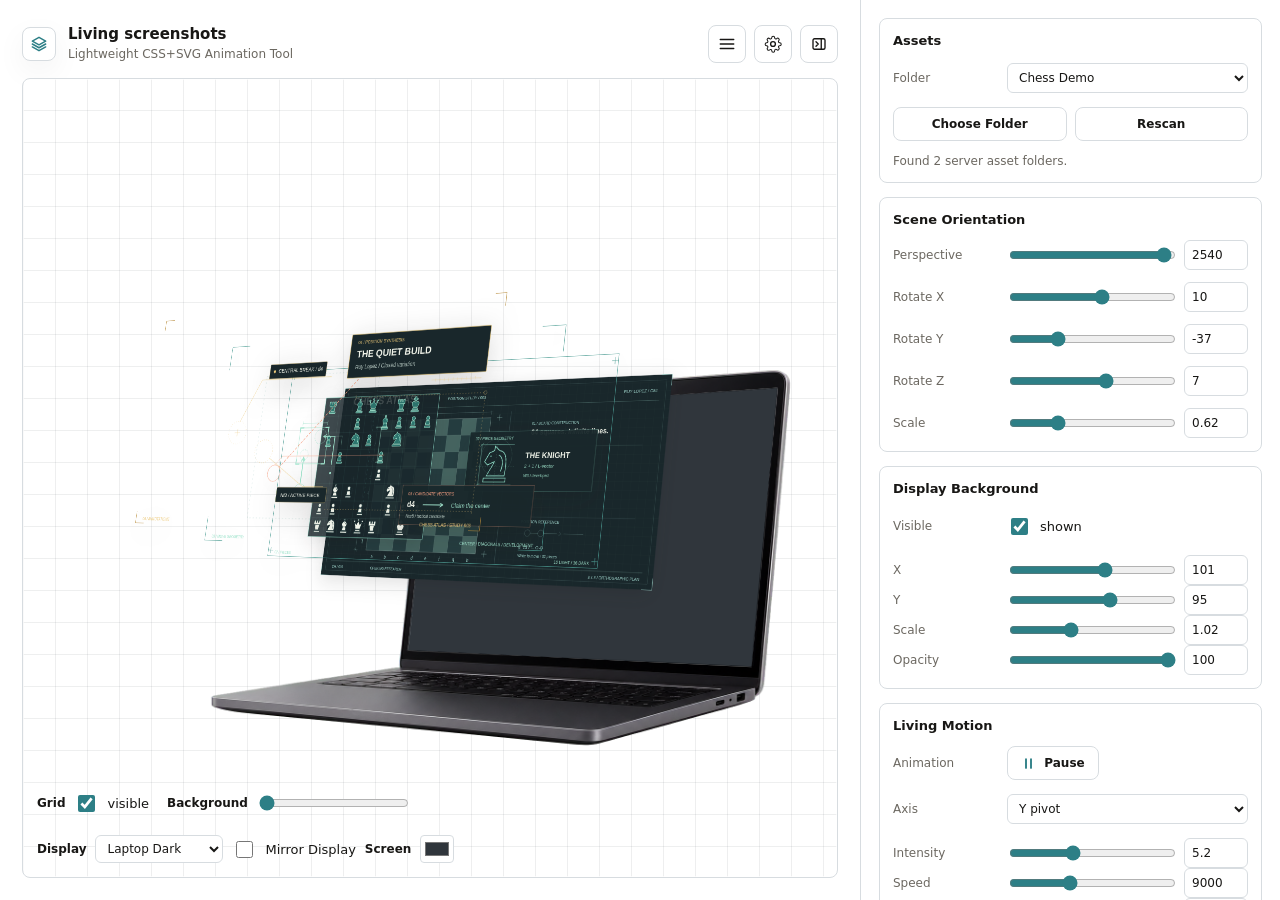
==== index.html @ 7b4c9604 "Checkpoint CSS editor with public demos and screen colors" ====
<!doctype html>
<html lang="en">
<head>
  <meta charset="utf-8">
  <meta name="viewport" content="width=device-width, initial-scale=1">
  <title>Living screenshots</title>
  <style>
    :root {
      color-scheme: light;
      --bg: #ffffff;
      --ink: #181715;
      --muted: #6c6861;
      --line: #d7dce0;
      --panel: #ffffff;
      --panel-strong: #ffffff;
      --accent: #2d7f86;
      --accent-2: #b06136;
      --stage: #f7f8f9;
      --shadow: rgba(29, 24, 18, 0.2);
      --focus: rgba(45, 127, 134, 0.18);
      --scene-perspective: 1670px;
      --scene-rotate-x: -9deg;
      --scene-rotate-y: -13deg;
      --scene-rotate-z: 0deg;
      --scene-skew-x: 0deg;
      --scene-skew-y: 0deg;
      --scene-scale: 0.65;
      --anim-angle: 9.9deg;
      --anim-speed: 7500ms;
      --anim-ease: ease-in-out;
      --layer-depth: 2.5;
      --canvas-bg: rgb(255, 255, 255);
      --grid-line: rgba(30, 38, 45, 0.075);
      --laptop-x: 0px;
      --laptop-y: 0px;
      --laptop-scale: 1;
      --laptop-opacity: 1;
      --display-mirror: 1;
      --screen-color: #30363c;
    }

    * {
      box-sizing: border-box;
    }

    body {
      margin: 0;
      min-height: 100vh;
      overflow: hidden;
      background:
        var(--bg);
      color: var(--ink);
      font-family: Inter, ui-sans-serif, system-ui, -apple-system, BlinkMacSystemFont, "Segoe UI", sans-serif;
      letter-spacing: 0;
    }

    button,
    input,
    select {
      font: inherit;
    }

    .app {
      display: grid;
      grid-template-columns: minmax(0, 1fr) 420px;
      height: 100vh;
      min-height: 0;
      transition: grid-template-columns 220ms ease;
    }

    .app.panel-collapsed {
      grid-template-columns: minmax(0, 1fr) 0;
    }

    .workspace {
      position: relative;
      display: grid;
      grid-template-rows: auto minmax(0, 1fr);
      min-width: 0;
      min-height: 0;
      padding: 22px;
    }

    .topbar {
      display: flex;
      align-items: center;
      justify-content: space-between;
      gap: 16px;
      min-height: 44px;
      margin-bottom: 12px;
    }

    .title {
      display: flex;
      align-items: center;
      gap: 12px;
      min-width: 0;
    }

    .mark {
      display: grid;
      place-items: center;
      width: 34px;
      height: 34px;
      border: 1px solid var(--line);
      border-radius: 8px;
      background: var(--panel);
      color: var(--accent);
      box-shadow: 0 10px 30px rgba(24, 23, 21, 0.05);
    }

    h1 {
      margin: 0;
      font-size: 15px;
      font-weight: 700;
      line-height: 1.15;
    }

    .subtle {
      margin: 3px 0 0;
      color: var(--muted);
      font-size: 12px;
      line-height: 1.35;
    }

    .top-actions {
      display: flex;
      gap: 8px;
      align-items: center;
    }

    .icon-button {
      display: inline-grid;
      place-items: center;
      width: 38px;
      height: 38px;
      border: 1px solid var(--line);
      border-radius: 8px;
      background: var(--panel-strong);
      color: var(--ink);
      cursor: pointer;
      transition: border-color 160ms ease, transform 160ms ease, box-shadow 160ms ease;
    }

    .icon-button:hover {
      border-color: color-mix(in srgb, var(--accent) 45%, var(--line));
      transform: translateY(-1px);
      box-shadow: 0 8px 24px rgba(24, 23, 21, 0.08);
    }

    .stage-shell {
      position: relative;
      min-height: 0;
      overflow: hidden;
      border: 1px solid var(--line);
      border-radius: 8px;
      background-color: var(--canvas-bg);
      background-image:
        linear-gradient(90deg, rgba(30, 38, 45, 0.075) 1px, transparent 1px),
        linear-gradient(0deg, rgba(30, 38, 45, 0.075) 1px, transparent 1px);
      background-image:
        linear-gradient(90deg, var(--grid-line) 1px, transparent 1px),
        linear-gradient(0deg, var(--grid-line) 1px, transparent 1px);
      background-size: 32px 32px, 32px 32px;
      box-shadow: inset 0 0 0 1px rgba(255, 255, 255, 0.72);
    }

    .stage-shell.grid-off {
      background-image: none;
    }

    .stage {
      position: absolute;
      inset: 0;
      display: grid;
      place-items: center;
      padding: 6vmin;
      perspective: var(--scene-perspective);
      perspective-origin: 50% 48%;
    }

    .laptop-reference {
      position: absolute;
      left: 50%;
      top: 50%;
      z-index: 0;
      width: min(88%, 1060px);
      aspect-ratio: 1536 / 1024;
      opacity: var(--laptop-opacity);
      transform:
        translate(-50%, -50%)
        translate(calc(var(--laptop-x) * var(--preview-fit, 1)), calc(var(--laptop-y) * var(--preview-fit, 1)))
        scale(calc(var(--laptop-scale) * var(--display-mirror)), var(--laptop-scale));
      transform-origin: center center;
      pointer-events: none;
      user-select: none;
    }

    .display-screen {
      position: absolute;
      inset: 0;
      width: 100%;
      height: 100%;
      fill: var(--screen-color);
    }

    .display-image {
      position: relative;
      display: block;
      width: 100%;
      height: auto;
    }

    .scene-frame {
      width: min(100%, 980px);
      aspect-ratio: 1920 / 1037;
      transform-style: preserve-3d;
      position: relative;
      z-index: 1;
      transform:
        scale(var(--scene-scale))
        rotateZ(var(--scene-rotate-z))
        rotateX(var(--scene-rotate-x))
        rotateY(var(--scene-rotate-y))
        skew(var(--scene-skew-x), var(--scene-skew-y));
      transition: transform 180ms ease;
    }

    .scene-frame.animating.axis-x {
      animation: livingPivotX var(--anim-speed) var(--anim-ease) infinite alternate;
    }

    .scene-frame.animating.axis-y {
      animation: livingPivotY var(--anim-speed) var(--anim-ease) infinite alternate;
    }

    .scene-frame.animating.axis-z {
      animation: livingPivotZ var(--anim-speed) var(--anim-ease) infinite alternate;
    }

    .scene-frame.animating.paused {
      animation-play-state: paused;
    }

    @keyframes livingPivotX {
      from {
        transform:
          scale(var(--scene-scale))
          rotateZ(var(--scene-rotate-z))
          rotateX(calc(var(--scene-rotate-x) - var(--anim-angle)))
          rotateY(var(--scene-rotate-y))
          skew(var(--scene-skew-x), var(--scene-skew-y));
      }
      to {
        transform:
          scale(var(--scene-scale))
          rotateZ(var(--scene-rotate-z))
          rotateX(calc(var(--scene-rotate-x) + var(--anim-angle)))
          rotateY(var(--scene-rotate-y))
          skew(var(--scene-skew-x), var(--scene-skew-y));
      }
    }

    @keyframes livingPivotY {
      from {
        transform:
          scale(var(--scene-scale))
          rotateZ(var(--scene-rotate-z))
          rotateX(var(--scene-rotate-x))
          rotateY(calc(var(--scene-rotate-y) - var(--anim-angle)))
          skew(var(--scene-skew-x), var(--scene-skew-y));
      }
      to {
        transform:
          scale(var(--scene-scale))
          rotateZ(var(--scene-rotate-z))
          rotateX(var(--scene-rotate-x))
          rotateY(calc(var(--scene-rotate-y) + var(--anim-angle)))
          skew(var(--scene-skew-x), var(--scene-skew-y));
      }
    }

    @keyframes livingPivotZ {
      from {
        transform:
          scale(var(--scene-scale))
          rotateZ(calc(var(--scene-rotate-z) - var(--anim-angle)))
          rotateX(var(--scene-rotate-x))
          rotateY(var(--scene-rotate-y))
          skew(var(--scene-skew-x), var(--scene-skew-y));
      }
      to {
        transform:
          scale(var(--scene-scale))
          rotateZ(calc(var(--scene-rotate-z) + var(--anim-angle)))
          rotateX(var(--scene-rotate-x))
          rotateY(var(--scene-rotate-y))
          skew(var(--scene-skew-x), var(--scene-skew-y));
      }
    }

    .layer {
      position: absolute;
      inset: 0;
      width: 100%;
      height: 100%;
      object-fit: contain;
      transform-style: preserve-3d;
      transform:
        translate3d(calc(var(--x) * var(--preview-fit, 1)), calc(var(--y) * var(--preview-fit, 1)), calc(var(--z) * var(--layer-depth) * var(--preview-fit, 1)))
        rotateX(var(--rx))
        rotateY(var(--ry))
        rotateZ(var(--rz))
        skew(var(--skx), var(--sky))
        scale(var(--scale));
      opacity: var(--opacity);
      filter: blur(var(--blur)) drop-shadow(0 var(--shadow-y) var(--shadow-blur) rgba(18, 17, 15, var(--shadow-alpha)));
      backface-visibility: hidden;
      transition: transform 160ms ease, opacity 160ms ease, filter 160ms ease;
      pointer-events: none;
    }

    .canvas-controls {
      position: absolute;
      left: 14px;
      bottom: 14px;
      z-index: 3;
      display: flex;
      align-items: center;
      gap: 18px;
      flex-wrap: wrap;
      width: min(650px, calc(100% - 28px));
      color: var(--canvas-control-ink, var(--ink));
      text-shadow: 0 1px 2px var(--canvas-control-shadow, rgba(255, 255, 255, 0.8));
    }

    .canvas-control-row {
      display: flex;
      align-items: center;
      gap: 9px;
      min-height: 28px;
    }

    .canvas-control-row .field-label {
      color: currentColor;
      font-weight: 650;
    }

    .canvas-control-row .switch {
      justify-self: start;
      color: currentColor;
    }

    .canvas-control-row input[type="range"] {
      width: 150px;
      min-width: 90px;
    }

    .canvas-control-row select {
      width: 128px;
      min-height: 28px;
    }

    .display-controls {
      flex-wrap: wrap;
      max-width: 100%;
    }

    .screen-color-control {
      display: inline-flex;
      align-items: center;
      gap: 9px;
      white-space: nowrap;
    }

    .screen-color-control input {
      width: 34px;
      height: 28px;
      padding: 2px;
      border: 1px solid var(--line);
      border-radius: 4px;
      background: var(--panel);
      cursor: pointer;
    }

    .layer.guide {
      outline: 1px solid rgba(45, 127, 134, 0.24);
      outline-offset: 3px;
    }

    .panel {
      height: 100vh;
      min-height: 0;
      overflow: auto;
      border-left: 1px solid var(--line);
      background: rgba(255, 255, 255, 0.94);
      backdrop-filter: blur(12px);
      transition: opacity 180ms ease, visibility 180ms ease;
    }

    .app.panel-collapsed .panel {
      overflow: hidden;
      opacity: 0;
      visibility: hidden;
      pointer-events: none;
    }

    .panel-inner {
      display: grid;
      gap: 14px;
      padding: 18px;
    }

    .section {
      border: 1px solid var(--line);
      border-radius: 8px;
      background: rgba(255, 255, 255, 0.68);
      overflow: hidden;
    }

    .section > summary,
    .section-heading {
      display: flex;
      align-items: center;
      justify-content: space-between;
      min-height: 42px;
      padding: 0 13px;
      font-size: 13px;
      font-weight: 700;
      cursor: pointer;
      list-style: none;
    }

    .section > summary::-webkit-details-marker {
      display: none;
    }

    .section-body {
      display: grid;
      gap: 12px;
      padding: 0 13px 13px;
    }

    .control {
      display: grid;
      grid-template-columns: 104px minmax(0, 1fr) 64px;
      align-items: center;
      gap: 10px;
      min-height: 30px;
    }

    .control label,
    .field-label {
      color: var(--muted);
      font-size: 12px;
      line-height: 1.2;
    }

    input[type="range"] {
      width: 100%;
      accent-color: var(--accent);
    }

    input[type="number"],
    select {
      width: 100%;
      min-height: 30px;
      border: 1px solid var(--line);
      border-radius: 6px;
      background: var(--panel-strong);
      color: var(--ink);
      padding: 4px 7px;
      font-size: 12px;
    }

    input:focus-visible,
    select:focus-visible,
    button:focus-visible,
    textarea:focus-visible {
      outline: 3px solid var(--focus);
      outline-offset: 2px;
    }

    .switch-row,
    .select-row {
      display: grid;
      grid-template-columns: 104px minmax(0, 1fr);
      align-items: center;
      gap: 10px;
      min-height: 34px;
    }

    .switch {
      display: inline-flex;
      align-items: center;
      gap: 9px;
      color: var(--ink);
      font-size: 13px;
      cursor: pointer;
    }

    .switch input {
      width: 17px;
      height: 17px;
      accent-color: var(--accent);
    }

    .play-pause-button {
      display: inline-flex;
      align-items: center;
      justify-content: center;
      gap: 8px;
      width: fit-content;
      min-width: 92px;
      min-height: 34px;
      border: 1px solid var(--line);
      border-radius: 8px;
      background: var(--panel-strong);
      color: var(--ink);
      cursor: pointer;
      font-size: 12px;
      font-weight: 700;
    }

    .play-pause-button:hover {
      border-color: color-mix(in srgb, var(--accent) 45%, var(--line));
    }

    .play-pause-button svg {
      color: var(--accent);
      flex: 0 0 auto;
    }

    .animation-icon {
      display: inline-grid;
      place-items: center;
      width: 15px;
      height: 15px;
      color: var(--accent);
    }

    .panel-toggle-icon {
      display: inline-grid;
      place-items: center;
      width: 18px;
      height: 18px;
    }

    .layer-header {
      display: flex;
      align-items: center;
      gap: 8px;
    }

    .swatch {
      width: 10px;
      height: 10px;
      border-radius: 999px;
      background: var(--color);
      box-shadow: 0 0 0 3px color-mix(in srgb, var(--color) 18%, transparent);
    }

    .mini-actions {
      display: grid;
      grid-template-columns: 1fr 1fr;
      gap: 8px;
    }

    .size-summary {
      display: grid;
      gap: 7px;
      padding: 10px;
      border: 1px solid var(--line);
      border-radius: 8px;
      background: #f8fafb;
    }

    .size-row {
      display: flex;
      align-items: baseline;
      justify-content: space-between;
      gap: 12px;
      min-height: 22px;
      color: var(--muted);
      font-size: 12px;
      line-height: 1.25;
    }

    .size-row strong {
      color: var(--ink);
      font-weight: 700;
      white-space: nowrap;
    }

    .size-detail {
      margin: 0;
      color: var(--muted);
      font-size: 11px;
      line-height: 1.35;
    }

    .text-button {
      min-height: 34px;
      border: 1px solid var(--line);
      border-radius: 8px;
      background: var(--panel-strong);
      color: var(--ink);
      cursor: pointer;
      font-size: 12px;
      font-weight: 650;
    }

    .text-button:hover {
      border-color: color-mix(in srgb, var(--accent) 45%, var(--line));
    }

    .text-button.danger {
      border-color: rgba(176, 70, 54, 0.34);
      color: #9c3529;
    }

    .text-button.danger:hover {
      border-color: #b04636;
    }

    .modal-backdrop {
      position: fixed;
      inset: 0;
      z-index: 10;
      display: none;
      place-items: center;
      padding: 24px;
      background: rgba(10, 12, 14, 0.34);
      backdrop-filter: blur(6px);
    }

    .modal-backdrop.open {
      display: grid;
    }

    .modal {
      width: min(420px, 100%);
      border: 1px solid var(--line);
      border-radius: 8px;
      background: var(--panel-strong);
      box-shadow: 0 24px 70px rgba(24, 23, 21, 0.22);
    }

    .modal-header {
      display: flex;
      align-items: center;
      justify-content: space-between;
      gap: 14px;
      padding: 14px 14px 10px;
      border-bottom: 1px solid var(--line);
    }

    .modal-header h2 {
      margin: 0;
      font-size: 15px;
      line-height: 1.2;
    }

    .modal-body {
      display: grid;
      gap: 12px;
      padding: 14px;
    }

    textarea {
      width: 100%;
      min-height: 118px;
      resize: vertical;
      border: 1px solid var(--line);
      border-radius: 8px;
      background: #181715;
      color: #f8f4ed;
      padding: 10px;
      font: 11px/1.45 ui-monospace, SFMono-Regular, Menlo, Consolas, monospace;
    }

    .export-note {
      margin: 0;
      color: var(--muted);
      font-size: 12px;
      line-height: 1.35;
    }

    @media (max-width: 1040px) {
      body {
        overflow: auto;
      }

      .app {
        grid-template-columns: 1fr;
        height: auto;
        min-height: 100vh;
      }

      .app.panel-collapsed {
        grid-template-columns: 1fr;
      }

      .workspace {
        min-height: 72vh;
      }

      .panel {
        height: auto;
        min-height: auto;
        border-left: 0;
        border-top: 1px solid var(--line);
      }

      .app.panel-collapsed .panel {
        display: none;
      }

      .scene-frame {
        width: min(100%, 980px);
      }
    }

    @media (max-width: 640px) {
      .workspace {
        padding: 14px;
      }

      .canvas-controls {
        gap: 12px 18px;
      }

      .stage {
        padding-bottom: calc(6vmin + 100px);
      }

      .laptop-reference {
        top: calc(50% - 50px);
      }

      .topbar {
        align-items: flex-start;
        flex-direction: column;
      }

      .top-actions {
        width: 100%;
        justify-content: flex-end;
      }

      .control {
        grid-template-columns: 86px minmax(0, 1fr) 58px;
        gap: 8px;
      }

      .switch-row,
      .select-row {
        grid-template-columns: 86px minmax(0, 1fr);
      }

      .panel-inner {
        padding: 14px;
      }
    }

    @media (prefers-reduced-motion: reduce) {
      .scene-frame.animating {
        animation: none;
      }
    }
  </style>
</head>
<body>
  <main class="app">
    <section class="workspace" aria-label="Living screenshot preview">
      <header class="topbar">
        <div class="title">
          <div class="mark" aria-hidden="true">
            <svg width="20" height="20" viewBox="0 0 24 24" fill="none">
              <path d="M4 8.5 12 4l8 4.5-8 4.5L4 8.5Z" stroke="currentColor" stroke-width="1.8" stroke-linejoin="round"/>
              <path d="m4 12 8 4.5L20 12M4 15.5 12 20l8-4.5" stroke="currentColor" stroke-width="1.8" stroke-linecap="round" stroke-linejoin="round"/>
            </svg>
          </div>
          <div>
            <h1>Living screenshots</h1>
            <p class="subtle">Lightweight CSS+SVG Animation Tool</p>
          </div>
        </div>
        <div class="top-actions" aria-label="Preview actions">
          <button class="icon-button" id="toggleGuides" title="Toggle layer guides" aria-label="Toggle layer guides">
            <svg width="18" height="18" viewBox="0 0 24 24" fill="none">
              <path d="M3 6h18M3 12h18M3 18h18" stroke="currentColor" stroke-width="1.8" stroke-linecap="round"/>
            </svg>
          </button>
          <button class="icon-button" id="openSettings" title="Settings" aria-label="Open settings">
            <svg width="18" height="18" viewBox="0 0 24 24" fill="none">
              <path d="M12 15.2a3.2 3.2 0 1 0 0-6.4 3.2 3.2 0 0 0 0 6.4Z" stroke="currentColor" stroke-width="1.8"/>
              <path d="M19.4 15a1.6 1.6 0 0 0 .32 1.76l.06.06a1.94 1.94 0 0 1-2.74 2.74l-.06-.06a1.6 1.6 0 0 0-1.76-.32 1.6 1.6 0 0 0-.97 1.47V21a1.95 1.95 0 0 1-3.9 0v-.1a1.6 1.6 0 0 0-1.05-1.48 1.6 1.6 0 0 0-1.76.32l-.06.06a1.94 1.94 0 0 1-2.74-2.74l.06-.06a1.6 1.6 0 0 0 .32-1.76 1.6 1.6 0 0 0-1.47-.97H3.5a1.95 1.95 0 0 1 0-3.9h.1a1.6 1.6 0 0 0 1.48-1.05 1.6 1.6 0 0 0-.32-1.76l-.06-.06a1.94 1.94 0 0 1 2.74-2.74l.06.06a1.6 1.6 0 0 0 1.76.32h.08a1.6 1.6 0 0 0 .97-1.47V3.5a1.95 1.95 0 0 1 3.9 0v.1a1.6 1.6 0 0 0 .97 1.47 1.6 1.6 0 0 0 1.76-.32l.06-.06a1.94 1.94 0 0 1 2.74 2.74l-.06.06a1.6 1.6 0 0 0-.32 1.76v.08a1.6 1.6 0 0 0 1.47.97h.17a1.95 1.95 0 0 1 0 3.9h-.1A1.6 1.6 0 0 0 19.4 15Z" stroke="currentColor" stroke-width="1.35" stroke-linecap="round" stroke-linejoin="round"/>
            </svg>
          </button>
          <button class="icon-button" id="panelToggle" title="Collapse controls" aria-label="Collapse controls panel" aria-expanded="true">
            <span class="panel-toggle-icon" aria-hidden="true"></span>
          </button>
        </div>
      </header>

      <div class="stage-shell">
        <div class="canvas-controls" aria-label="Canvas controls">
          <div class="canvas-control-row">
            <span class="field-label">Grid</span>
            <label class="switch">
              <input type="checkbox" id="canvasGrid" checked>
              <span>visible</span>
            </label>
          </div>
          <div class="canvas-control-row">
            <label class="field-label" for="canvasBg">Background</label>
            <input type="range" id="canvasBg" min="0" max="100" step="1" value="0" aria-label="Canvas background from white to black">
          </div>
          <div class="canvas-control-row display-controls">
            <label class="field-label" for="displayVariant">Display</label>
            <select id="displayVariant" aria-label="Display image">
              <option value="dark">Laptop Dark</option>
              <option value="white">Laptop Light</option>
              <option value="monitor">Monitor</option>
            </select>
            <label class="switch mirror-display">
              <input type="checkbox" id="mirrorDisplay">
              <span>Mirror Display</span>
            </label>
            <label class="field-label screen-color-control" for="screenColor">
              Screen
              <input type="color" id="screenColor" value="#30363c" aria-label="Display screen color" title="Display screen color">
            </label>
          </div>
        </div>
        <div class="stage">
          <div class="laptop-reference" id="displayReference">
            <svg class="display-screen" id="displayScreen" viewBox="0 0 1536 1024" aria-hidden="true">
              <polygon id="displayScreenFill" points="575,185 1302,136 1248,724 523,689"/>
            </svg>
            <img class="display-image" id="laptopReference" src="assets/modern-open-laptop-reversed-transparent-with-background-no-screen.png" width="1536" height="1024" alt="">
          </div>
          <div class="scene-frame animating axis-y" id="scene">
            <img class="layer" data-layer="background" src="assets/Chess Demo/Background.svg" alt="Chessboard drafting sheet">
            <img class="layer" data-layer="middleground" src="assets/Chess Demo/Middle Ground.svg" alt="Chess pieces and knight schematic">
            <img class="layer" data-layer="middleForeground" src="assets/Chess Demo/Middle Foreground.svg" alt="Chess move paths and central control">
            <img class="layer" data-layer="foreground" src="assets/Chess Demo/Foreground.svg" alt="Chess position analysis annotations">
          </div>
        </div>
      </div>
    </section>

    <aside class="panel" aria-label="Arrangement controls">
      <div class="panel-inner">
        <section class="section">
          <div class="section-heading">Assets</div>
          <div class="section-body">
            <div class="select-row">
              <label class="field-label" for="assetSetSelect">Folder</label>
              <select id="assetSetSelect"></select>
            </div>
            <div class="mini-actions">
              <button class="text-button" id="chooseAssetsFolder" type="button">Choose Folder</button>
              <button class="text-button" id="rescanAssetsFolder" type="button">Rescan</button>
            </div>
            <p class="export-note" id="assetStatus">Using built-in asset folders.</p>
          </div>
        </section>

        <details class="section" open>
          <summary>Scene Orientation</summary>
          <div class="section-body" id="sceneControls"></div>
        </details>

        <details class="section" open>
          <summary>Display Background</summary>
          <div class="section-body">
            <div class="switch-row">
              <span class="field-label">Visible</span>
              <label class="switch">
                <input type="checkbox" id="laptopVisible" checked>
                <span>shown</span>
              </label>
            </div>
            <div id="laptopControls"></div>
          </div>
        </details>

        <details class="section" open>
          <summary>Living Motion</summary>
          <div class="section-body">
            <div class="switch-row">
              <span class="field-label">Animation</span>
              <button class="play-pause-button" id="animationToggle" type="button" aria-pressed="true">
                <span class="animation-icon" aria-hidden="true"></span>
                <span class="animation-label">Pause</span>
              </button>
            </div>
            <div class="select-row">
              <label class="field-label" for="animationAxis">Axis</label>
              <select id="animationAxis">
                <option value="x">X pivot</option>
                <option value="y" selected>Y pivot</option>
                <option value="z">Z pivot</option>
              </select>
            </div>
            <div id="animationControls"></div>
          </div>
        </details>

        <div id="layerControls"></div>

        <section class="section">
          <div class="section-heading">Export</div>
          <div class="section-body">
            <div class="mini-actions">
              <button class="text-button" id="copyCss" type="button">Copy CSS Vars</button>
              <button class="text-button" id="copyJson" type="button">Copy JSON</button>
            </div>
            <button class="text-button" id="exportPng" type="button">Export PNG</button>
            <div class="size-summary" aria-label="Animation size estimate">
              <div class="size-row"><span>Images</span><strong id="imageSize">Calculating</strong></div>
              <p class="size-detail" id="imageSizeDetail">Reading SVG layer sizes...</p>
              <div class="size-row"><span>CSS+JS</span><strong id="codeSize">Calculating</strong></div>
              <div class="size-row"><span>Total</span><strong id="totalSize">Calculating</strong></div>
            </div>
            <textarea id="exportOutput" spellcheck="false" aria-label="Current settings export"></textarea>
            <p class="export-note">The exported values are enough to recreate the hero pose and first animation pass in a production page.</p>
          </div>
        </section>
      </div>
    </aside>
  </main>

  <div class="modal-backdrop" id="settingsModal" role="dialog" aria-modal="true" aria-labelledby="settingsTitle">
    <section class="modal">
      <header class="modal-header">
        <h2 id="settingsTitle">Global Settings</h2>
        <button class="icon-button" id="closeSettings" title="Close settings" aria-label="Close settings">
          <svg width="18" height="18" viewBox="0 0 24 24" fill="none">
            <path d="m6 6 12 12M18 6 6 18" stroke="currentColor" stroke-width="1.8" stroke-linecap="round"/>
          </svg>
        </button>
      </header>
      <div class="modal-body">
        <p class="export-note">Saved settings are stored in this browser for the arrangement tool.</p>
        <button class="text-button danger" id="resetApp" type="button">Reset App</button>
      </div>
    </section>
  </div>

  <script>
    const STORAGE_KEY = 'living-screenshots-state-v2';
    const app = document.querySelector('.app');
    const root = document.documentElement;
    const scene = document.getElementById('scene');
    const stageShell = document.querySelector('.stage-shell');
    const laptopReference = document.getElementById('laptopReference');
    const displayReference = document.getElementById('displayReference');
    const displayScreenFill = document.getElementById('displayScreenFill');
    const previewStage = document.querySelector('.stage');
    const previewResizeObserver = new ResizeObserver(() => {
      // Keep pixel offsets and depth proportional on narrow previews.
      previewStage.style.setProperty('--preview-fit', Math.min(1, scene.offsetWidth / 760));
    });
    previewResizeObserver.observe(scene);
    const exportOutput = document.getElementById('exportOutput');
    const layerOrder = ['background', 'middleground', 'middleForeground', 'foreground'];
    const builtInAssetSets = [
      {
        name: 'Chess Demo',
        source: 'built-in',
        layers: {
          background: { name: 'Background.svg', url: 'assets/Chess Demo/Background.svg' },
          middleground: { name: 'Middle Ground.svg', url: 'assets/Chess Demo/Middle Ground.svg' },
          middleForeground: { name: 'Middle Foreground.svg', url: 'assets/Chess Demo/Middle Foreground.svg' },
          foreground: { name: 'Foreground.svg', url: 'assets/Chess Demo/Foreground.svg' }
        }
      },
      {
        name: 'Dashboard demo',
        source: 'built-in',
        layers: {
          background: { name: 'Background.svg', url: 'assets/Dashboard demo/Background.svg' },
          middleground: { name: 'Middle Ground.svg', url: 'assets/Dashboard demo/Middle Ground.svg' },
          middleForeground: { name: 'Middle Foreground.svg', url: 'assets/Dashboard demo/Middle Foreground.svg' },
          foreground: { name: 'Foreground.svg', url: 'assets/Dashboard demo/Foreground.svg' }
        }
      }
    ];
    let assetSets = structuredClone(builtInAssetSets);
    let serverAssetSets = [];
    let localAssetSets = [];
    let localAssetUrls = [];
    let assetsDirectoryHandle = null;
    const laptopSources = {
      dark: 'assets/modern-open-laptop-reversed-transparent-with-background-no-screen.png',
      white: 'assets/modern-open-laptop-reversed-transparent-with-background-white-no-screen.png',
      monitor: 'assets/monitor-hero-no-screen.png'
    };
    // Coordinates measured from the PNG alpha openings, with overlap inside the bezels.
    const displayScreenShapes = {
      laptop: [[575, 185], [1302, 136], [1248, 724], [523, 689]],
      monitor: [[565, 204], [1284, 143], [1251, 701], [525, 664]]
    };

    function screenShapeFor(variant) {
      return displayScreenShapes[variant === 'monitor' ? 'monitor' : 'laptop'];
    }

    const canvasDefaults = {
      grid: true,
      background: 0,
      guides: false,
      panelCollapsed: false,
      assetSet: 'Chess Demo',
      laptopVariant: 'dark',
      displayMirrored: false,
      screenColor: '#30363c',
      laptop: {
        visible: true,
        x: 101,
        y: 95,
        scale: 1.02,
        opacity: 100
      }
    };

    const sceneDefaults = {
      perspective: 2540,
      rotateX: 10,
      rotateY: -37,
      rotateZ: 7,
      skewX: 0,
      skewY: 0,
      scale: 0.62
    };

    const animationDefaults = {
      enabled: true,
      axis: 'y',
      angle: 5.2,
      speed: 9000,
      depth: 1.98
    };

    const layerDefaults = {
      background: {
        title: 'Background',
        file: 'Background.svg',
        color: '#2d7f86',
        x: 0,
        y: -29,
        z: -85,
        rotateX: 0,
        rotateY: 0,
        rotateZ: 0,
        skewX: 0,
        skewY: 0,
        scale: 1,
        opacity: 100,
        blur: 0,
        shadow: 18
      },
      middleground: {
        title: 'Middle Ground',
        file: 'Middle Ground.svg',
        color: '#6d8e49',
        x: 0,
        y: -29,
        z: 0,
        rotateX: 0,
        rotateY: 0,
        rotateZ: 0,
        skewX: 0,
        skewY: 0,
        scale: 1,
        opacity: 100,
        blur: 0,
        shadow: 20
      },
      middleForeground: {
        title: 'Middle Foreground',
        file: 'Middle Foreground.svg',
        color: '#b06136',
        x: 0,
        y: -29,
        z: 85,
        rotateX: 0,
        rotateY: 0,
        rotateZ: 0,
        skewX: 0,
        skewY: 0,
        scale: 1,
        opacity: 100,
        blur: 0,
        shadow: 22
      },
      foreground: {
        title: 'Foreground',
        file: 'Foreground.svg',
        color: '#9c4f74',
        x: 0,
        y: -29,
        z: 170,
        rotateX: 0,
        rotateY: 0,
        rotateZ: 0,
        skewX: 0,
        skewY: 0,
        scale: 1,
        opacity: 100,
        blur: 0,
        shadow: 24
      }
    };

    function createDefaultState() {
      return {
        canvas: structuredClone(canvasDefaults),
        scene: structuredClone(sceneDefaults),
        animation: structuredClone(animationDefaults),
        layers: structuredClone(layerDefaults)
      };
    }

    function mergeSavedState(defaults, saved) {
      if (!saved || typeof saved !== 'object') return defaults;
      for (const [key, value] of Object.entries(saved)) {
        if (!(key in defaults)) continue;
        if (
          value &&
          typeof value === 'object' &&
          !Array.isArray(value) &&
          defaults[key] &&
          typeof defaults[key] === 'object' &&
          !Array.isArray(defaults[key])
        ) {
          mergeSavedState(defaults[key], value);
        } else {
          defaults[key] = value;
        }
      }
      return defaults;
    }

    function loadState() {
      try {
        const saved = JSON.parse(localStorage.getItem(STORAGE_KEY));
        if (saved?.canvas?.assetSet === 'chess') saved.canvas.assetSet = 'Chess Demo';
        return mergeSavedState(createDefaultState(), saved);
      } catch {
        return createDefaultState();
      }
    }

    function saveState() {
      try {
        localStorage.setItem(STORAGE_KEY, JSON.stringify(state));
      } catch {
        // Storage can be unavailable in private or embedded contexts.
      }
    }

    let state = loadState();

    function normalizedName(name) {
      return name.toLowerCase().replace(/[^a-z0-9]/g, '');
    }

    function sortSvgFiles(files) {
      return [...files].sort((a, b) => a.name.localeCompare(b.name, undefined, { numeric: true }));
    }

    function mapFilesToLayers(files) {
      const svgFiles = sortSvgFiles(files.filter((file) => file.name.toLowerCase().endsWith('.svg')));
      const used = new Set();
      const mapped = {};

      const findFile = (tests) => {
        const match = svgFiles.find((file) => {
          if (used.has(file.name)) return false;
          const normalized = normalizedName(file.name);
          return tests.some((test) => normalized.includes(test));
        });
        if (match) used.add(match.name);
        return match;
      };

      mapped.background = findFile(['background', 'bg']) || null;
      mapped.middleForeground = findFile(['middleforeground', 'middleforeround', 'midforeground']) || null;
      mapped.middleground = findFile(['middleground', 'middle']) || null;
      mapped.foreground = findFile(['foreground', 'foreround']) || null;

      for (const key of layerOrder) {
        if (mapped[key]) continue;
        const fallback = svgFiles.find((file) => !used.has(file.name));
        if (fallback) {
          mapped[key] = fallback;
          used.add(fallback.name);
        }
      }

      return layerOrder.every((key) => mapped[key]) ? mapped : null;
    }

    function revokeLocalAssetUrls() {
      localAssetUrls.forEach((url) => URL.revokeObjectURL(url));
      localAssetUrls = [];
    }

    function rebuildAssetSets() {
      const setsByName = new Map();
      for (const set of [...builtInAssetSets, ...serverAssetSets, ...localAssetSets]) {
        setsByName.set(set.name, set);
      }
      assetSets = [...setsByName.values()];
      renderAssetOptions();
    }

    function renderAssetOptions() {
      const select = document.getElementById('assetSetSelect');
      select.replaceChildren(...assetSets.map((set) => {
        const option = document.createElement('option');
        option.value = set.name;
        option.textContent = set.source === 'local' ? `${set.name} (local)` : set.name;
        return option;
      }));

      if (!assetSets.some((set) => set.name === state.canvas.assetSet)) {
        state.canvas.assetSet = assetSets.some((set) => set.name === canvasDefaults.assetSet)
          ? canvasDefaults.assetSet
          : assetSets[0]?.name || '';
      }
      select.value = state.canvas.assetSet;
    }

    function applyAssetSet(name, { persist = true } = {}) {
      const assetSet = assetSets.find((set) => set.name === name) || assetSets[0];
      if (!assetSet) return;

      state.canvas.assetSet = assetSet.name;
      for (const key of layerOrder) {
        const layer = document.querySelector(`[data-layer="${key}"]`);
        if (layer && assetSet.layers[key]) {
          layer.src = assetSet.layers[key].url;
          layer.alt = `${assetSet.name}: ${key.replace(/([A-Z])/g, ' $1')}`;
          layer.dataset.filename = assetSet.layers[key].name;
        }
      }
      document.getElementById('assetSetSelect').value = assetSet.name;
      document.getElementById('assetStatus').textContent = assetSet.source === 'built-in'
        ? `Using built-in asset folder "${assetSet.name}".`
        : `Using local asset folder "${assetSet.name}".`;
      measurePayloadSizes();
      if (persist) saveState();
    }

    function linksFromDirectoryHtml(html, baseUrl) {
      const documentFragment = new DOMParser().parseFromString(html, 'text/html');
      return [...documentFragment.querySelectorAll('a[href]')]
        .map((anchor) => new URL(anchor.getAttribute('href'), baseUrl))
        .filter((url) => url.origin === window.location.origin);
    }

    async function serverSvgFilesFromDirectory(directoryUrl) {
      const response = await fetch(directoryUrl.href, { cache: 'no-store' });
      if (!response.ok) return [];
      const links = linksFromDirectoryHtml(await response.text(), directoryUrl.href);
      return links
        .filter((url) => url.pathname.toLowerCase().endsWith('.svg'))
        .map((url) => ({
          name: decodeURIComponent(url.pathname.split('/').pop()),
          url: url.href
        }));
    }

    async function scanServerAssetFolders() {
      try {
        const assetsUrl = new URL('assets/', window.location.href);
        const response = await fetch(assetsUrl.href, { cache: 'no-store' });
        if (!response.ok) return false;

        const links = linksFromDirectoryHtml(await response.text(), assetsUrl.href);
        const folderUrls = links.filter((url) => {
          const relative = url.pathname.slice(assetsUrl.pathname.length);
          return relative && relative.endsWith('/') && !relative.startsWith('../');
        });
        const discovered = [];

        for (const folderUrl of folderUrls) {
          const mapped = mapFilesToLayers(await serverSvgFilesFromDirectory(folderUrl));
          if (!mapped) continue;
          const name = decodeURIComponent(folderUrl.pathname.replace(/\/$/, '').split('/').pop());
          discovered.push({ name, source: 'server', layers: mapped });
        }

        if (!discovered.length) return false;
        serverAssetSets = discovered.sort((a, b) => a.name.localeCompare(b.name, undefined, { numeric: true }));
        rebuildAssetSets();
        applyAssetSet(state.canvas.assetSet, { persist: false });
        document.getElementById('assetStatus').textContent = `Found ${serverAssetSets.length} server asset folder${serverAssetSets.length === 1 ? '' : 's'}.`;
        return true;
      } catch {
        return false;
      }
    }

    async function filesFromDirectoryHandle(directoryHandle) {
      const files = [];
      for await (const [name, handle] of directoryHandle.entries()) {
        if (handle.kind !== 'file' || !name.toLowerCase().endsWith('.svg')) continue;
        const file = await handle.getFile();
        const url = URL.createObjectURL(file);
        localAssetUrls.push(url);
        files.push({ name, url });
      }
      return files;
    }

    async function scanAssetsDirectory(directoryHandle) {
      revokeLocalAssetUrls();
      const localSets = [];
      const rootFiles = [];

      for await (const [name, handle] of directoryHandle.entries()) {
        if (handle.kind === 'directory') {
          const mapped = mapFilesToLayers(await filesFromDirectoryHandle(handle));
          if (mapped) {
            localSets.push({ name, source: 'local', layers: mapped });
          }
        } else if (handle.kind === 'file' && name.toLowerCase().endsWith('.svg')) {
          const file = await handle.getFile();
          const url = URL.createObjectURL(file);
          localAssetUrls.push(url);
          rootFiles.push({ name, url });
        }
      }

      const rootMapped = mapFilesToLayers(rootFiles);
      if (rootMapped) {
        localSets.unshift({ name: directoryHandle.name || 'Selected folder', source: 'local', layers: rootMapped });
      }

      localAssetSets = localSets;
      rebuildAssetSets();
      if (localSets.length) {
        document.getElementById('assetStatus').textContent = `Found ${localSets.length} local asset folder${localSets.length === 1 ? '' : 's'}.`;
      } else {
        document.getElementById('assetStatus').textContent = 'No complete SVG layer folders found. Each folder needs four SVGs.';
      }
      applyAssetSet(state.canvas.assetSet, { persist: true });
    }

    async function chooseAssetsDirectory() {
      if (!('showDirectoryPicker' in window)) {
        document.getElementById('assetStatus').textContent = 'Folder picking is not available in this browser. Use the local server fallback or Chrome/Edge.';
        return;
      }

      assetsDirectoryHandle = await window.showDirectoryPicker({ mode: 'read' });
      await scanAssetsDirectory(assetsDirectoryHandle);
    }

    const controlSpecs = {
      scene: [
        ['perspective', 'Perspective', 500, 2600, 10, 'px'],
        ['rotateX', 'Rotate X', -80, 80, 1, 'deg'],
        ['rotateY', 'Rotate Y', -80, 80, 1, 'deg'],
        ['rotateZ', 'Rotate Z', -40, 40, 1, 'deg'],
        ['skewX', 'Skew X', -30, 30, 1, 'deg'],
        ['skewY', 'Skew Y', -30, 30, 1, 'deg'],
        ['scale', 'Scale', 0.35, 1.35, 0.01, '']
      ],
      animation: [
        ['angle', 'Intensity', 0, 14, 0.1, 'deg'],
        ['speed', 'Speed', 3000, 20000, 250, 'ms'],
        ['depth', 'Z Depth', 0, 2.5, 0.01, '']
      ],
      laptop: [
        ['x', 'X', -600, 600, 1, 'px'],
        ['y', 'Y', -420, 420, 1, 'px'],
        ['scale', 'Scale', 0.2, 2.5, 0.01, ''],
        ['opacity', 'Opacity', 0, 100, 1, '%']
      ],
      layer: [
        ['x', 'X', -240, 240, 1, 'px'],
        ['y', 'Y', -180, 180, 1, 'px'],
        ['z', 'Depth', -120, 260, 1, 'px'],
        ['rotateX', 'Rotate X', -45, 45, 1, 'deg'],
        ['rotateY', 'Rotate Y', -45, 45, 1, 'deg'],
        ['rotateZ', 'Rotate Z', -45, 45, 1, 'deg'],
        ['skewX', 'Skew X', -30, 30, 1, 'deg'],
        ['skewY', 'Skew Y', -30, 30, 1, 'deg'],
        ['scale', 'Scale', 0.5, 1.5, 0.01, ''],
        ['opacity', 'Opacity', 0, 100, 1, '%'],
        ['blur', 'Blur', 0, 8, 0.1, 'px'],
        ['shadow', 'Shadow', 0, 60, 1, '']
      ]
    };

    function cssNumber(value, unit) {
      if (unit === '') return Number(value).toFixed(2).replace(/\.?0+$/, '');
      return `${value}${unit}`;
    }

    function makeControl(group, key, label, min, max, step, unit, path) {
      const row = document.createElement('div');
      row.className = 'control';

      const labelEl = document.createElement('label');
      const id = `${group}-${path ? `${path}-` : ''}${key}`;
      labelEl.htmlFor = id;
      labelEl.textContent = label;

      const range = document.createElement('input');
      range.type = 'range';
      range.id = id;
      range.min = min;
      range.max = max;
      range.step = step;
      range.dataset.group = group;
      range.dataset.key = key;
      if (path) range.dataset.path = path;

      const number = document.createElement('input');
      number.type = 'number';
      number.id = `${id}-value`;
      number.min = min;
      number.max = max;
      number.step = step;
      number.setAttribute('aria-label', `${label} value`);
      number.dataset.group = group;
      number.dataset.key = key;
      if (path) number.dataset.path = path;

      const getTarget = () => path ? state[group][path] : state[group];
      range.value = getTarget()[key];
      number.value = getTarget()[key];

      const update = (rawValue) => {
        const value = Number(rawValue);
        getTarget()[key] = value;
        range.value = value;
        number.value = value;
        applyState();
      };

      range.addEventListener('input', () => update(range.value));
      number.addEventListener('input', () => update(number.value));

      row.append(labelEl, range, number);
      return row;
    }

    function renderControls() {
      const sceneControls = document.getElementById('sceneControls');
      sceneControls.replaceChildren(...controlSpecs.scene
        .filter(([key]) => !key.toLowerCase().startsWith('skew'))
        .map((spec) => makeControl('scene', ...spec)));

      const animationControls = document.getElementById('animationControls');
      animationControls.replaceChildren(...controlSpecs.animation.map((spec) => makeControl('animation', ...spec)));

      const laptopControls = document.getElementById('laptopControls');
      laptopControls.replaceChildren(...controlSpecs.laptop.map((spec) => makeControl('canvas', ...spec, 'laptop')));

      const layerControls = document.getElementById('layerControls');
      const layerSections = Object.entries(state.layers).map(([key, layer]) => {
        const details = document.createElement('details');
        details.className = 'section';
        details.open = key !== 'background';

        const summary = document.createElement('summary');
        const header = document.createElement('span');
        header.className = 'layer-header';
        header.innerHTML = `<span class="swatch" style="--color: ${layer.color}"></span><span>${layer.title}</span>`;
        const file = document.createElement('span');
        file.className = 'subtle';
        file.textContent = layer.file;
        summary.append(header, file);

        const body = document.createElement('div');
        body.className = 'section-body';
        body.append(...controlSpecs.layer
          .filter(([controlKey]) => !controlKey.toLowerCase().startsWith('skew'))
          .map((spec) => makeControl('layers', ...spec, key)));
        details.append(summary, body);
        return details;
      });
      layerControls.replaceChildren(...layerSections);
    }

    function applyState({ persist = true } = {}) {
      const shade = Math.round(255 - (state.canvas.background / 100) * 255);
      const canvasColor = `rgb(${shade}, ${shade}, ${shade})`;
      root.style.setProperty('--canvas-bg', canvasColor);
      root.style.setProperty(
        '--grid-line',
        state.canvas.background > 50 ? 'rgba(255, 255, 255, 0.14)' : 'rgba(30, 38, 45, 0.075)'
      );
      root.style.setProperty('--canvas-control-ink', state.canvas.background > 50 ? '#ffffff' : '#181715');
      root.style.setProperty(
        '--canvas-control-shadow',
        state.canvas.background > 50 ? 'rgba(0, 0, 0, 0.5)' : 'rgba(255, 255, 255, 0.8)'
      );
      stageShell.classList.toggle('grid-off', !state.canvas.grid);
      app.classList.toggle('panel-collapsed', state.canvas.panelCollapsed);
      syncPanelToggle();
      document.querySelectorAll('.layer').forEach((layer) => layer.classList.toggle('guide', state.canvas.guides));
      const laptopSource = laptopSources[state.canvas.laptopVariant] || laptopSources.dark;
      if (!laptopReference.getAttribute('src').endsWith(laptopSource)) {
        laptopReference.src = laptopSource;
      }
      displayReference.hidden = !state.canvas.laptop.visible;
      displayScreenFill.setAttribute('points', screenShapeFor(state.canvas.laptopVariant)
        .map((point) => point.join(',')).join(' '));
      root.style.setProperty('--screen-color', state.canvas.screenColor);
      root.style.setProperty('--laptop-x', `${state.canvas.laptop.x}px`);
      root.style.setProperty('--laptop-y', `${state.canvas.laptop.y}px`);
      root.style.setProperty('--laptop-scale', state.canvas.laptop.scale);
      root.style.setProperty('--laptop-opacity', state.canvas.laptop.opacity / 100);
      root.style.setProperty('--display-mirror', state.canvas.displayMirrored ? -1 : 1);

      root.style.setProperty('--scene-perspective', `${state.scene.perspective}px`);
      root.style.setProperty('--scene-rotate-x', `${state.scene.rotateX}deg`);
      root.style.setProperty('--scene-rotate-y', `${state.scene.rotateY}deg`);
      root.style.setProperty('--scene-rotate-z', `${state.scene.rotateZ}deg`);
      root.style.setProperty('--scene-skew-x', `${state.scene.skewX}deg`);
      root.style.setProperty('--scene-skew-y', `${state.scene.skewY}deg`);
      root.style.setProperty('--scene-scale', state.scene.scale);

      root.style.setProperty('--anim-angle', `${state.animation.angle}deg`);
      root.style.setProperty('--anim-speed', `${state.animation.speed}ms`);
      root.style.setProperty('--layer-depth', state.animation.depth);
      scene.classList.add('animating');
      scene.classList.toggle('paused', !state.animation.enabled);
      scene.classList.toggle('axis-x', state.animation.axis === 'x');
      scene.classList.toggle('axis-y', state.animation.axis === 'y');
      scene.classList.toggle('axis-z', state.animation.axis === 'z');
      syncAnimationButton();

      for (const [key, layer] of Object.entries(state.layers)) {
        const el = document.querySelector(`[data-layer="${key}"]`);
        el.style.setProperty('--x', `${layer.x}px`);
        el.style.setProperty('--y', `${layer.y}px`);
        el.style.setProperty('--z', `${layer.z}px`);
        el.style.setProperty('--rx', `${layer.rotateX}deg`);
        el.style.setProperty('--ry', `${layer.rotateY}deg`);
        el.style.setProperty('--rz', `${layer.rotateZ}deg`);
        el.style.setProperty('--skx', `${layer.skewX}deg`);
        el.style.setProperty('--sky', `${layer.skewY}deg`);
        el.style.setProperty('--scale', layer.scale);
        el.style.setProperty('--opacity', layer.opacity / 100);
        el.style.setProperty('--blur', `${layer.blur}px`);
        el.style.setProperty('--shadow-y', `${Math.max(0, Math.round(layer.shadow / 2))}px`);
        el.style.setProperty('--shadow-blur', `${layer.shadow}px`);
        el.style.setProperty('--shadow-alpha', Math.min(0.34, layer.shadow / 140));
      }

      updateExport();
      if (persist) saveState();
    }

    function syncAnimationButton() {
      const button = document.getElementById('animationToggle');
      const icon = button.querySelector('.animation-icon');
      const label = button.querySelector('.animation-label');
      button.setAttribute('aria-pressed', String(state.animation.enabled));
      button.setAttribute('aria-label', state.animation.enabled ? 'Pause animation' : 'Play animation');
      icon.innerHTML = state.animation.enabled
        ? '<svg width="15" height="15" viewBox="0 0 24 24" fill="none"><path d="M8 5v14M16 5v14" stroke="currentColor" stroke-width="3" stroke-linecap="round"/></svg>'
        : '<svg width="15" height="15" viewBox="0 0 24 24" fill="none"><path d="M8 5.5v13l11-6.5-11-6.5Z" fill="currentColor"/></svg>';
      label.textContent = state.animation.enabled ? 'Pause' : 'Play';
    }

    function syncPanelToggle() {
      const button = document.getElementById('panelToggle');
      const icon = button.querySelector('.panel-toggle-icon');
      const isCollapsed = state.canvas.panelCollapsed;
      button.setAttribute('aria-expanded', String(!isCollapsed));
      button.setAttribute('aria-label', isCollapsed ? 'Expand controls panel' : 'Collapse controls panel');
      button.title = isCollapsed ? 'Expand controls' : 'Collapse controls';
      icon.innerHTML = isCollapsed
        ? '<svg width="18" height="18" viewBox="0 0 24 24" fill="none"><rect x="4" y="5" width="16" height="14" rx="2" stroke="currentColor" stroke-width="1.8"/><path d="M15 5v14M11 9l-3 3 3 3" stroke="currentColor" stroke-width="1.8" stroke-linecap="round" stroke-linejoin="round"/></svg>'
        : '<svg width="18" height="18" viewBox="0 0 24 24" fill="none"><rect x="4" y="5" width="16" height="14" rx="2" stroke="currentColor" stroke-width="1.8"/><path d="M15 5v14M8 9l3 3-3 3" stroke="currentColor" stroke-width="1.8" stroke-linecap="round" stroke-linejoin="round"/></svg>';
    }

    function updateExport() {
      const sceneCss = [
        `--canvas-bg: ${getComputedStyle(root).getPropertyValue('--canvas-bg').trim()};`,
        `--grid-line: ${getComputedStyle(root).getPropertyValue('--grid-line').trim()};`,
        `--screen-color: ${state.canvas.screenColor};`,
        `--scene-perspective: ${state.scene.perspective}px;`,
        `--scene-rotate-x: ${state.scene.rotateX}deg;`,
        `--scene-rotate-y: ${state.scene.rotateY}deg;`,
        `--scene-rotate-z: ${state.scene.rotateZ}deg;`,
        `--scene-skew-x: ${state.scene.skewX}deg;`,
        `--scene-skew-y: ${state.scene.skewY}deg;`,
        `--scene-scale: ${cssNumber(state.scene.scale, '')};`,
        `--anim-angle: ${state.animation.angle}deg;`,
        `--anim-speed: ${state.animation.speed}ms;`,
        `--layer-depth: ${cssNumber(state.animation.depth, '')};`
      ].join('\n');

      const layerCss = Object.entries(state.layers).map(([key, layer]) => {
        return [
          `[data-layer="${key}"] {`,
          `  --x: ${layer.x}px;`,
          `  --y: ${layer.y}px;`,
          `  --z: ${layer.z}px;`,
          `  --rx: ${layer.rotateX}deg;`,
          `  --ry: ${layer.rotateY}deg;`,
          `  --rz: ${layer.rotateZ}deg;`,
          `  --skx: ${layer.skewX}deg;`,
          `  --sky: ${layer.skewY}deg;`,
          `  --scale: ${cssNumber(layer.scale, '')};`,
          `  --opacity: ${cssNumber(layer.opacity / 100, '')};`,
          `  --blur: ${layer.blur}px;`,
          `}`
        ].join('\n');
      }).join('\n\n');

      exportOutput.value = `:root {\n${sceneCss.split('\n').map((line) => `  ${line}`).join('\n')}\n}\n\n${layerCss}`;
    }

    function formatBytes(bytes) {
      if (!Number.isFinite(bytes)) return 'Unavailable';
      if (bytes < 1024) return `${bytes} B`;
      if (bytes < 1024 * 1024) return `${(bytes / 1024).toFixed(1)} KB`;
      return `${(bytes / 1024 / 1024).toFixed(2)} MB`;
    }

    async function measurePayloadSizes() {
      const imageSize = document.getElementById('imageSize');
      const imageSizeDetail = document.getElementById('imageSizeDetail');
      const codeSize = document.getElementById('codeSize');
      const totalSize = document.getElementById('totalSize');
      const encoder = new TextEncoder();
      const cssBytes = encoder.encode(document.querySelector('style').textContent).length;
      const jsBytes = [...document.scripts].reduce((total, script) => {
        return total + encoder.encode(script.textContent || '').length;
      }, 0);

      const images = [...document.querySelectorAll('.layer')];
      const sources = images.map((img) => img.src);
      const imageResults = await Promise.all(images.map(async (img, index) => {
        try {
          const response = await fetch(sources[index]);
          if (!response.ok) throw new Error('Asset unavailable');
          const blob = await response.blob();
          const name = decodeURIComponent(new URL(sources[index]).pathname.split('/').pop());
          return { name, bytes: blob.size };
        } catch {
          return { name: img.dataset.layer, bytes: NaN };
        }
      }));
      if (images.some((img, index) => img.src !== sources[index])) return;

      const imagesBytes = imageResults.reduce((total, item) => {
        return total + (Number.isFinite(item.bytes) ? item.bytes : 0);
      }, 0);
      const codeBytes = cssBytes + jsBytes;

      imageSize.textContent = formatBytes(imagesBytes);
      imageSizeDetail.textContent = imageResults
        .map((item) => `${item.name}: ${formatBytes(item.bytes)}`)
        .join(' | ');
      codeSize.textContent = `${formatBytes(codeBytes)} (${formatBytes(cssBytes)} CSS, ${formatBytes(jsBytes)} JS)`;
      totalSize.textContent = formatBytes(imagesBytes + codeBytes);
    }

    function blobToDataUrl(blob) {
      return new Promise((resolve, reject) => {
        const reader = new FileReader();
        reader.onload = () => resolve(reader.result);
        reader.onerror = reject;
        reader.readAsDataURL(blob);
      });
    }

    async function imageToDataUrl(src) {
      const response = await fetch(src);
      if (!response.ok) throw new Error(`Could not load ${src}`);
      return blobToDataUrl(await response.blob());
    }

    function loadImage(src) {
      return new Promise((resolve, reject) => {
        const image = new Image();
        image.onload = () => resolve(image);
        image.onerror = reject;
        image.src = src;
      });
    }

    function triangleTransform(source, dest) {
      const [s0, s1, s2] = source;
      const [d0, d1, d2] = dest;
      const denominator = s0.x * (s1.y - s2.y) + s1.x * (s2.y - s0.y) + s2.x * (s0.y - s1.y);

      return {
        a: (d0.x * (s1.y - s2.y) + d1.x * (s2.y - s0.y) + d2.x * (s0.y - s1.y)) / denominator,
        b: (d0.y * (s1.y - s2.y) + d1.y * (s2.y - s0.y) + d2.y * (s0.y - s1.y)) / denominator,
        c: (d0.x * (s2.x - s1.x) + d1.x * (s0.x - s2.x) + d2.x * (s1.x - s0.x)) / denominator,
        d: (d0.y * (s2.x - s1.x) + d1.y * (s0.x - s2.x) + d2.y * (s1.x - s0.x)) / denominator,
        e: (d0.x * (s1.x * s2.y - s2.x * s1.y) + d1.x * (s2.x * s0.y - s0.x * s2.y) + d2.x * (s0.x * s1.y - s1.x * s0.y)) / denominator,
        f: (d0.y * (s1.x * s2.y - s2.x * s1.y) + d1.y * (s2.x * s0.y - s0.x * s2.y) + d2.y * (s0.x * s1.y - s1.x * s0.y)) / denominator
      };
    }

    function drawTriangle(context, image, source, dest, scale) {
      const scaledDest = dest.map((point) => ({ x: point.x * scale, y: point.y * scale }));
      const matrix = triangleTransform(source, scaledDest);

      context.save();
      context.beginPath();
      context.moveTo(scaledDest[0].x, scaledDest[0].y);
      context.lineTo(scaledDest[1].x, scaledDest[1].y);
      context.lineTo(scaledDest[2].x, scaledDest[2].y);
      context.closePath();
      context.clip();
      context.setTransform(matrix.a, matrix.b, matrix.c, matrix.d, matrix.e, matrix.f);
      context.drawImage(image, 0, 0);
      context.restore();
    }

    function parseTransformOrigin(style) {
      const parts = style.transformOrigin.split(' ').map((value) => Number.parseFloat(value) || 0);
      return { x: parts[0] || 0, y: parts[1] || 0, z: parts[2] || 0 };
    }

    function parseMatrix(transform) {
      return transform && transform !== 'none' ? new DOMMatrix(transform) : new DOMMatrix();
    }

    function transformAroundOrigin(point, matrix, origin) {
      const shifted = new DOMPoint(point.x - origin.x, point.y - origin.y, point.z - origin.z, 1);
      const transformed = shifted.matrixTransform(matrix);
      return {
        x: transformed.x + origin.x,
        y: transformed.y + origin.y,
        z: transformed.z + origin.z
      };
    }

    function createLayerProjector(layer, image, stage) {
      const layerStyle = getComputedStyle(layer);
      const sceneStyle = getComputedStyle(scene);
      const stageStyle = getComputedStyle(stage);
      const layerMatrix = parseMatrix(layerStyle.transform);
      const sceneMatrix = parseMatrix(sceneStyle.transform);
      const layerOrigin = parseTransformOrigin(layerStyle);
      const sceneOrigin = parseTransformOrigin(sceneStyle);
      const perspective = Number.parseFloat(stageStyle.perspective) || 0;
      const perspectiveOrigin = stageStyle.perspectiveOrigin.split(' ').map((value) => Number.parseFloat(value) || 0);
      const perspectiveX = perspectiveOrigin[0] || stage.clientWidth / 2;
      const perspectiveY = perspectiveOrigin[1] || stage.clientHeight / 2;
      const layerWidth = layer.offsetWidth || scene.offsetWidth;
      const layerHeight = layer.offsetHeight || scene.offsetHeight;
      const sceneLeft = scene.offsetLeft;
      const sceneTop = scene.offsetTop;
      const layerLeft = layer.offsetLeft;
      const layerTop = layer.offsetTop;

      return (sourceX, sourceY) => {
        const local = {
          x: (sourceX / image.naturalWidth) * layerWidth,
          y: (sourceY / image.naturalHeight) * layerHeight,
          z: 0
        };
        const inLayerParent = transformAroundOrigin(local, layerMatrix, layerOrigin);
        const inScene = {
          x: inLayerParent.x + layerLeft,
          y: inLayerParent.y + layerTop,
          z: inLayerParent.z
        };
        const inStageBeforeLayout = transformAroundOrigin(inScene, sceneMatrix, sceneOrigin);
        const inStage = {
          x: inStageBeforeLayout.x + sceneLeft,
          y: inStageBeforeLayout.y + sceneTop,
          z: inStageBeforeLayout.z
        };

        if (!perspective) return { x: inStage.x, y: inStage.y };

        const perspectiveScale = perspective / (perspective - inStage.z);
        return {
          x: perspectiveX + (inStage.x - perspectiveX) * perspectiveScale,
          y: perspectiveY + (inStage.y - perspectiveY) * perspectiveScale
        };
      };
    }

    function drawLayerMesh(context, image, projectPoint, opacity, scale) {
      const columns = 36;
      const rows = Math.max(12, Math.round(columns / (image.naturalWidth / image.naturalHeight)));
      const cellWidth = image.naturalWidth / columns;
      const cellHeight = image.naturalHeight / rows;

      context.save();
      context.globalAlpha = opacity;
      for (let y = 0; y < rows; y += 1) {
        for (let x = 0; x < columns; x += 1) {
          const sx0 = x * cellWidth;
          const sx1 = (x + 1) * cellWidth;
          const sy0 = y * cellHeight;
          const sy1 = (y + 1) * cellHeight;
          const p00 = projectPoint(sx0, sy0);
          const p10 = projectPoint(sx1, sy0);
          const p11 = projectPoint(sx1, sy1);
          const p01 = projectPoint(sx0, sy1);

          drawTriangle(
            context,
            image,
            [{ x: sx0, y: sy0 }, { x: sx1, y: sy0 }, { x: sx1, y: sy1 }],
            [p00, p10, p11],
            scale
          );
          drawTriangle(
            context,
            image,
            [{ x: sx0, y: sy0 }, { x: sx1, y: sy1 }, { x: sx0, y: sy1 }],
            [p00, p11, p01],
            scale
          );
        }
      }
      context.restore();
    }

    async function drawLaptopReference(context, stageRect, scale) {
      if (!state.canvas.laptop.visible) return;

      const points = screenShapeFor(state.canvas.laptopVariant);
      const color = state.canvas.screenColor;
      const opacity = state.canvas.laptop.opacity / 100;
      const mirrored = state.canvas.displayMirrored;
      const dataUrl = await imageToDataUrl(laptopReference.src);
      const image = await loadImage(dataUrl);
      const rect = displayReference.getBoundingClientRect();
      const displayCanvas = document.createElement('canvas');
      displayCanvas.width = image.naturalWidth;
      displayCanvas.height = image.naturalHeight;
      const displayContext = displayCanvas.getContext('2d');
      displayContext.fillStyle = color;
      displayContext.beginPath();
      points.forEach(([px, py], index) => {
        if (index === 0) displayContext.moveTo(px, py);
        else displayContext.lineTo(px, py);
      });
      displayContext.closePath();
      displayContext.fill();
      displayContext.drawImage(image, 0, 0);

      const x = (rect.left - stageRect.left) * scale;
      const y = (rect.top - stageRect.top) * scale;
      const width = rect.width * scale;
      const height = rect.height * scale;

      context.save();
      context.globalAlpha = opacity;
      if (mirrored) {
        context.translate(x + width / 2, y + height / 2);
        context.scale(-1, 1);
        context.drawImage(displayCanvas, -width / 2, -height / 2, width, height);
      } else {
        context.drawImage(displayCanvas, x, y, width, height);
      }
      context.restore();
    }

    async function exportTransparentPng() {
      const button = document.getElementById('exportPng');
      const previousLabel = button.textContent;

      if (window.location.protocol === 'file:') {
        alert('PNG export requires this tool to be served over http:// or https://. Open it with "Start Living Screenshots.command" locally, or use the GitHub Pages version.');
        return;
      }

      button.textContent = 'Exporting...';
      button.disabled = true;
      button.dataset.exportStatus = 'working';

      try {
        const stage = document.querySelector('.stage');
        const stageRect = stage.getBoundingClientRect();
        const scale = Math.max(2, Math.ceil(window.devicePixelRatio || 1));
        const exportWidth = Math.ceil(stageRect.width);
        const exportHeight = Math.ceil(stageRect.height);
        const canvas = document.createElement('canvas');
        canvas.width = exportWidth * scale;
        canvas.height = exportHeight * scale;
        const context = canvas.getContext('2d');
        context.clearRect(0, 0, canvas.width, canvas.height);
        await drawLaptopReference(context, stageRect, scale);

        for (const layer of document.querySelectorAll('.layer')) {
          const dataUrl = await imageToDataUrl(layer.currentSrc || layer.src);
          const image = await loadImage(dataUrl);
          const layerStyle = getComputedStyle(layer);
          const opacity = Number(layerStyle.opacity) || 1;
          const projectPoint = createLayerProjector(layer, image, stage);
          if (layer.dataset.layer === 'foreground') {
            button.dataset.exportQuad = JSON.stringify([
              projectPoint(0, 0),
              projectPoint(image.naturalWidth, 0),
              projectPoint(image.naturalWidth, image.naturalHeight),
              projectPoint(0, image.naturalHeight)
            ]);
          }
          drawLayerMesh(context, image, projectPoint, opacity, scale);
        }

        button.dataset.cornerAlpha = context.getImageData(0, 0, 1, 1).data[3];
        const pngBlob = await new Promise((resolve) => canvas.toBlob(resolve, 'image/png'));
        if (!pngBlob) throw new Error('PNG export failed');
        button.dataset.exportStatus = 'success';
        button.dataset.exportBytes = pngBlob.size;

        const downloadUrl = URL.createObjectURL(pngBlob);
        const link = document.createElement('a');
        link.href = downloadUrl;
        link.download = `living-screenshot-${new Date().toISOString().slice(0, 19).replace(/[:T]/g, '-')}.png`;
        document.body.append(link);
        link.click();
        link.remove();
        setTimeout(() => URL.revokeObjectURL(downloadUrl), 1000);
      } catch (error) {
        button.dataset.exportStatus = 'error';
        console.error(error);
        alert('PNG export failed. Check the browser console for details.');
      } finally {
        button.textContent = previousLabel;
        button.disabled = false;
      }
    }

    function resetControlValues() {
      document.querySelectorAll('input[type="range"], input[type="number"]').forEach((input) => {
        const { group, key, path } = input.dataset;
        if (!group || !key) return;
        const target = path ? state[group][path] : state[group];
        if (target && key in target) input.value = target[key];
      });
      syncAnimationButton();
      document.getElementById('animationAxis').value = state.animation.axis;
      document.getElementById('canvasGrid').checked = state.canvas.grid;
      document.getElementById('canvasBg').value = state.canvas.background;
      document.getElementById('displayVariant').value = laptopSources[state.canvas.laptopVariant] ? state.canvas.laptopVariant : 'dark';
      document.getElementById('mirrorDisplay').checked = Boolean(state.canvas.displayMirrored);
      document.getElementById('screenColor').value = state.canvas.screenColor;
      document.getElementById('laptopVisible').checked = state.canvas.laptop.visible;
    }

    document.getElementById('animationToggle').addEventListener('click', () => {
      state.animation.enabled = !state.animation.enabled;
      syncAnimationButton();
      applyState();
    });

    document.getElementById('animationAxis').addEventListener('change', (event) => {
      state.animation.axis = event.target.value;
      applyState();
    });

    document.getElementById('assetSetSelect').addEventListener('change', (event) => {
      applyAssetSet(event.target.value, { persist: true });
    });

    document.getElementById('chooseAssetsFolder').addEventListener('click', async () => {
      try {
        await chooseAssetsDirectory();
      } catch (error) {
        if (error.name !== 'AbortError') {
          console.error(error);
          document.getElementById('assetStatus').textContent = 'Could not read that folder.';
        }
      }
    });

    document.getElementById('rescanAssetsFolder').addEventListener('click', async () => {
      try {
        if (assetsDirectoryHandle) {
          await scanAssetsDirectory(assetsDirectoryHandle);
        } else if (!(await scanServerAssetFolders())) {
          document.getElementById('assetStatus').textContent = 'No server asset folders found. Choose a folder to scan local assets.';
        } else {
          applyAssetSet(state.canvas.assetSet, { persist: true });
        }
      } catch (error) {
        if (error.name !== 'AbortError') {
          console.error(error);
          document.getElementById('assetStatus').textContent = 'Could not rescan assets.';
        }
      }
    });

    document.getElementById('canvasGrid').addEventListener('change', (event) => {
      state.canvas.grid = event.target.checked;
      applyState();
    });

    document.getElementById('canvasBg').addEventListener('input', (event) => {
      state.canvas.background = Number(event.target.value);
      applyState();
    });

    document.getElementById('displayVariant').addEventListener('change', (event) => {
      state.canvas.laptopVariant = event.target.value;
      applyState();
    });

    document.getElementById('mirrorDisplay').addEventListener('change', (event) => {
      state.canvas.displayMirrored = event.target.checked;
      applyState();
    });

    document.getElementById('screenColor').addEventListener('input', (event) => {
      state.canvas.screenColor = event.target.value;
      applyState();
    });

    document.getElementById('laptopVisible').addEventListener('change', (event) => {
      state.canvas.laptop.visible = event.target.checked;
      applyState();
    });

    document.getElementById('toggleGuides').addEventListener('click', () => {
      state.canvas.guides = !state.canvas.guides;
      applyState();
    });

    document.getElementById('panelToggle').addEventListener('click', () => {
      state.canvas.panelCollapsed = !state.canvas.panelCollapsed;
      applyState();
      document.getElementById('panelToggle').focus();
    });

    document.getElementById('openSettings').addEventListener('click', () => {
      document.getElementById('settingsModal').classList.add('open');
      document.getElementById('closeSettings').focus();
    });

    function closeSettings() {
      document.getElementById('settingsModal').classList.remove('open');
      document.getElementById('openSettings').focus();
    }

    document.getElementById('closeSettings').addEventListener('click', closeSettings);

    document.getElementById('settingsModal').addEventListener('click', (event) => {
      if (event.target.id === 'settingsModal') closeSettings();
    });

    document.addEventListener('keydown', (event) => {
      if (event.key === 'Escape' && document.getElementById('settingsModal').classList.contains('open')) {
        closeSettings();
      }
    });

    document.getElementById('resetApp').addEventListener('click', () => {
      try {
        localStorage.removeItem(STORAGE_KEY);
      } catch {
        // Storage can be unavailable in private or embedded contexts.
      }
      state = createDefaultState();
      renderAssetOptions();
      applyAssetSet(state.canvas.assetSet, { persist: false });
      resetControlValues();
      applyState({ persist: false });
      closeSettings();
    });

    document.getElementById('copyCss').addEventListener('click', async () => {
      await navigator.clipboard.writeText(exportOutput.value);
    });

    document.getElementById('copyJson').addEventListener('click', async () => {
      const json = JSON.stringify(state, null, 2);
      exportOutput.value = json;
      await navigator.clipboard.writeText(json);
    });

    document.getElementById('exportPng').addEventListener('click', exportTransparentPng);

    renderAssetOptions();
    applyAssetSet(state.canvas.assetSet, { persist: false });
    renderControls();
    resetControlValues();
    applyState();
    measurePayloadSizes();
    scanServerAssetFolders();
  </script>
</body>
</html>
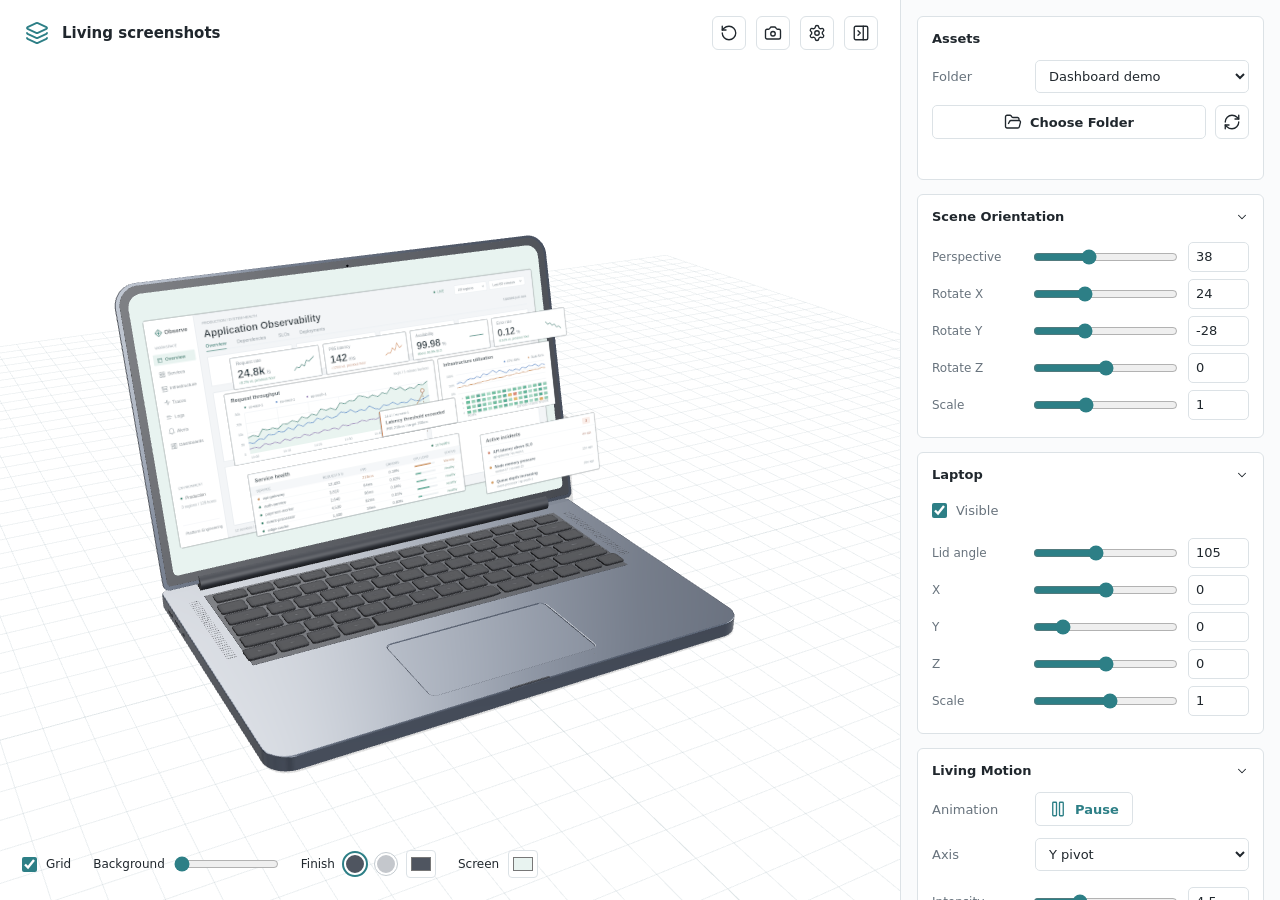
==== commit a9756dfb: "Checkpoint 3D laptop editor with public showcase demos" ====
--- a/index.html
+++ b/index.html
@@ -3,2098 +3,49 @@
 <head>
   <meta charset="utf-8">
   <meta name="viewport" content="width=device-width, initial-scale=1">
+  <meta name="theme-color" content="#ffffff">
   <title>Living screenshots</title>
-  <style>
-    :root {
-      color-scheme: light;
-      --bg: #ffffff;
-      --ink: #181715;
-      --muted: #6c6861;
-      --line: #d7dce0;
-      --panel: #ffffff;
-      --panel-strong: #ffffff;
-      --accent: #2d7f86;
-      --accent-2: #b06136;
-      --stage: #f7f8f9;
-      --shadow: rgba(29, 24, 18, 0.2);
-      --focus: rgba(45, 127, 134, 0.18);
-      --scene-perspective: 1670px;
-      --scene-rotate-x: -9deg;
-      --scene-rotate-y: -13deg;
-      --scene-rotate-z: 0deg;
-      --scene-skew-x: 0deg;
-      --scene-skew-y: 0deg;
-      --scene-scale: 0.65;
-      --anim-angle: 9.9deg;
-      --anim-speed: 7500ms;
-      --anim-ease: ease-in-out;
-      --layer-depth: 2.5;
-      --canvas-bg: rgb(255, 255, 255);
-      --grid-line: rgba(30, 38, 45, 0.075);
-      --laptop-x: 0px;
-      --laptop-y: 0px;
-      --laptop-scale: 1;
-      --laptop-opacity: 1;
-      --display-mirror: 1;
-      --screen-color: #30363c;
-    }
-
-    * {
-      box-sizing: border-box;
-    }
-
-    body {
-      margin: 0;
-      min-height: 100vh;
-      overflow: hidden;
-      background:
-        var(--bg);
-      color: var(--ink);
-      font-family: Inter, ui-sans-serif, system-ui, -apple-system, BlinkMacSystemFont, "Segoe UI", sans-serif;
-      letter-spacing: 0;
-    }
-
-    button,
-    input,
-    select {
-      font: inherit;
-    }
-
-    .app {
-      display: grid;
-      grid-template-columns: minmax(0, 1fr) 420px;
-      height: 100vh;
-      min-height: 0;
-      transition: grid-template-columns 220ms ease;
-    }
-
-    .app.panel-collapsed {
-      grid-template-columns: minmax(0, 1fr) 0;
-    }
-
-    .workspace {
-      position: relative;
-      display: grid;
-      grid-template-rows: auto minmax(0, 1fr);
-      min-width: 0;
-      min-height: 0;
-      padding: 22px;
-    }
-
-    .topbar {
-      display: flex;
-      align-items: center;
-      justify-content: space-between;
-      gap: 16px;
-      min-height: 44px;
-      margin-bottom: 12px;
-    }
-
-    .title {
-      display: flex;
-      align-items: center;
-      gap: 12px;
-      min-width: 0;
-    }
-
-    .mark {
-      display: grid;
-      place-items: center;
-      width: 34px;
-      height: 34px;
-      border: 1px solid var(--line);
-      border-radius: 8px;
-      background: var(--panel);
-      color: var(--accent);
-      box-shadow: 0 10px 30px rgba(24, 23, 21, 0.05);
-    }
-
-    h1 {
-      margin: 0;
-      font-size: 15px;
-      font-weight: 700;
-      line-height: 1.15;
-    }
-
-    .subtle {
-      margin: 3px 0 0;
-      color: var(--muted);
-      font-size: 12px;
-      line-height: 1.35;
-    }
-
-    .top-actions {
-      display: flex;
-      gap: 8px;
-      align-items: center;
-    }
-
-    .icon-button {
-      display: inline-grid;
-      place-items: center;
-      width: 38px;
-      height: 38px;
-      border: 1px solid var(--line);
-      border-radius: 8px;
-      background: var(--panel-strong);
-      color: var(--ink);
-      cursor: pointer;
-      transition: border-color 160ms ease, transform 160ms ease, box-shadow 160ms ease;
-    }
-
-    .icon-button:hover {
-      border-color: color-mix(in srgb, var(--accent) 45%, var(--line));
-      transform: translateY(-1px);
-      box-shadow: 0 8px 24px rgba(24, 23, 21, 0.08);
-    }
-
-    .stage-shell {
-      position: relative;
-      min-height: 0;
-      overflow: hidden;
-      border: 1px solid var(--line);
-      border-radius: 8px;
-      background-color: var(--canvas-bg);
-      background-image:
-        linear-gradient(90deg, rgba(30, 38, 45, 0.075) 1px, transparent 1px),
-        linear-gradient(0deg, rgba(30, 38, 45, 0.075) 1px, transparent 1px);
-      background-image:
-        linear-gradient(90deg, var(--grid-line) 1px, transparent 1px),
-        linear-gradient(0deg, var(--grid-line) 1px, transparent 1px);
-      background-size: 32px 32px, 32px 32px;
-      box-shadow: inset 0 0 0 1px rgba(255, 255, 255, 0.72);
-    }
-
-    .stage-shell.grid-off {
-      background-image: none;
-    }
-
-    .stage {
-      position: absolute;
-      inset: 0;
-      display: grid;
-      place-items: center;
-      padding: 6vmin;
-      perspective: var(--scene-perspective);
-      perspective-origin: 50% 48%;
-    }
-
-    .laptop-reference {
-      position: absolute;
-      left: 50%;
-      top: 50%;
-      z-index: 0;
-      width: min(88%, 1060px);
-      aspect-ratio: 1536 / 1024;
-      opacity: var(--laptop-opacity);
-      transform:
-        translate(-50%, -50%)
-        translate(calc(var(--laptop-x) * var(--preview-fit, 1)), calc(var(--laptop-y) * var(--preview-fit, 1)))
-        scale(calc(var(--laptop-scale) * var(--display-mirror)), var(--laptop-scale));
-      transform-origin: center center;
-      pointer-events: none;
-      user-select: none;
-    }
-
-    .display-screen {
-      position: absolute;
-      inset: 0;
-      width: 100%;
-      height: 100%;
-      fill: var(--screen-color);
-    }
-
-    .display-image {
-      position: relative;
-      display: block;
-      width: 100%;
-      height: auto;
-    }
-
-    .scene-frame {
-      width: min(100%, 980px);
-      aspect-ratio: 1920 / 1037;
-      transform-style: preserve-3d;
-      position: relative;
-      z-index: 1;
-      transform:
-        scale(var(--scene-scale))
-        rotateZ(var(--scene-rotate-z))
-        rotateX(var(--scene-rotate-x))
-        rotateY(var(--scene-rotate-y))
-        skew(var(--scene-skew-x), var(--scene-skew-y));
-      transition: transform 180ms ease;
-    }
-
-    .scene-frame.animating.axis-x {
-      animation: livingPivotX var(--anim-speed) var(--anim-ease) infinite alternate;
-    }
-
-    .scene-frame.animating.axis-y {
-      animation: livingPivotY var(--anim-speed) var(--anim-ease) infinite alternate;
-    }
-
-    .scene-frame.animating.axis-z {
-      animation: livingPivotZ var(--anim-speed) var(--anim-ease) infinite alternate;
-    }
-
-    .scene-frame.animating.paused {
-      animation-play-state: paused;
-    }
-
-    @keyframes livingPivotX {
-      from {
-        transform:
-          scale(var(--scene-scale))
-          rotateZ(var(--scene-rotate-z))
-          rotateX(calc(var(--scene-rotate-x) - var(--anim-angle)))
-          rotateY(var(--scene-rotate-y))
-          skew(var(--scene-skew-x), var(--scene-skew-y));
-      }
-      to {
-        transform:
-          scale(var(--scene-scale))
-          rotateZ(var(--scene-rotate-z))
-          rotateX(calc(var(--scene-rotate-x) + var(--anim-angle)))
-          rotateY(var(--scene-rotate-y))
-          skew(var(--scene-skew-x), var(--scene-skew-y));
-      }
-    }
-
-    @keyframes livingPivotY {
-      from {
-        transform:
-          scale(var(--scene-scale))
-          rotateZ(var(--scene-rotate-z))
-          rotateX(var(--scene-rotate-x))
-          rotateY(calc(var(--scene-rotate-y) - var(--anim-angle)))
-          skew(var(--scene-skew-x), var(--scene-skew-y));
-      }
-      to {
-        transform:
-          scale(var(--scene-scale))
-          rotateZ(var(--scene-rotate-z))
-          rotateX(var(--scene-rotate-x))
-          rotateY(calc(var(--scene-rotate-y) + var(--anim-angle)))
-          skew(var(--scene-skew-x), var(--scene-skew-y));
-      }
-    }
-
-    @keyframes livingPivotZ {
-      from {
-        transform:
-          scale(var(--scene-scale))
-          rotateZ(calc(var(--scene-rotate-z) - var(--anim-angle)))
-          rotateX(var(--scene-rotate-x))
-          rotateY(var(--scene-rotate-y))
-          skew(var(--scene-skew-x), var(--scene-skew-y));
-      }
-      to {
-        transform:
-          scale(var(--scene-scale))
-          rotateZ(calc(var(--scene-rotate-z) + var(--anim-angle)))
-          rotateX(var(--scene-rotate-x))
-          rotateY(var(--scene-rotate-y))
-          skew(var(--scene-skew-x), var(--scene-skew-y));
-      }
-    }
-
-    .layer {
-      position: absolute;
-      inset: 0;
-      width: 100%;
-      height: 100%;
-      object-fit: contain;
-      transform-style: preserve-3d;
-      transform:
-        translate3d(calc(var(--x) * var(--preview-fit, 1)), calc(var(--y) * var(--preview-fit, 1)), calc(var(--z) * var(--layer-depth) * var(--preview-fit, 1)))
-        rotateX(var(--rx))
-        rotateY(var(--ry))
-        rotateZ(var(--rz))
-        skew(var(--skx), var(--sky))
-        scale(var(--scale));
-      opacity: var(--opacity);
-      filter: blur(var(--blur)) drop-shadow(0 var(--shadow-y) var(--shadow-blur) rgba(18, 17, 15, var(--shadow-alpha)));
-      backface-visibility: hidden;
-      transition: transform 160ms ease, opacity 160ms ease, filter 160ms ease;
-      pointer-events: none;
-    }
-
-    .canvas-controls {
-      position: absolute;
-      left: 14px;
-      bottom: 14px;
-      z-index: 3;
-      display: flex;
-      align-items: center;
-      gap: 18px;
-      flex-wrap: wrap;
-      width: min(650px, calc(100% - 28px));
-      color: var(--canvas-control-ink, var(--ink));
-      text-shadow: 0 1px 2px var(--canvas-control-shadow, rgba(255, 255, 255, 0.8));
-    }
-
-    .canvas-control-row {
-      display: flex;
-      align-items: center;
-      gap: 9px;
-      min-height: 28px;
-    }
-
-    .canvas-control-row .field-label {
-      color: currentColor;
-      font-weight: 650;
-    }
-
-    .canvas-control-row .switch {
-      justify-self: start;
-      color: currentColor;
-    }
-
-    .canvas-control-row input[type="range"] {
-      width: 150px;
-      min-width: 90px;
-    }
-
-    .canvas-control-row select {
-      width: 128px;
-      min-height: 28px;
-    }
-
-    .display-controls {
-      flex-wrap: wrap;
-      max-width: 100%;
-    }
-
-    .screen-color-control {
-      display: inline-flex;
-      align-items: center;
-      gap: 9px;
-      white-space: nowrap;
-    }
-
-    .screen-color-control input {
-      width: 34px;
-      height: 28px;
-      padding: 2px;
-      border: 1px solid var(--line);
-      border-radius: 4px;
-      background: var(--panel);
-      cursor: pointer;
-    }
-
-    .layer.guide {
-      outline: 1px solid rgba(45, 127, 134, 0.24);
-      outline-offset: 3px;
-    }
-
-    .panel {
-      height: 100vh;
-      min-height: 0;
-      overflow: auto;
-      border-left: 1px solid var(--line);
-      background: rgba(255, 255, 255, 0.94);
-      backdrop-filter: blur(12px);
-      transition: opacity 180ms ease, visibility 180ms ease;
-    }
-
-    .app.panel-collapsed .panel {
-      overflow: hidden;
-      opacity: 0;
-      visibility: hidden;
-      pointer-events: none;
-    }
-
-    .panel-inner {
-      display: grid;
-      gap: 14px;
-      padding: 18px;
-    }
-
-    .section {
-      border: 1px solid var(--line);
-      border-radius: 8px;
-      background: rgba(255, 255, 255, 0.68);
-      overflow: hidden;
-    }
-
-    .section > summary,
-    .section-heading {
-      display: flex;
-      align-items: center;
-      justify-content: space-between;
-      min-height: 42px;
-      padding: 0 13px;
-      font-size: 13px;
-      font-weight: 700;
-      cursor: pointer;
-      list-style: none;
-    }
-
-    .section > summary::-webkit-details-marker {
-      display: none;
-    }
-
-    .section-body {
-      display: grid;
-      gap: 12px;
-      padding: 0 13px 13px;
-    }
-
-    .control {
-      display: grid;
-      grid-template-columns: 104px minmax(0, 1fr) 64px;
-      align-items: center;
-      gap: 10px;
-      min-height: 30px;
-    }
-
-    .control label,
-    .field-label {
-      color: var(--muted);
-      font-size: 12px;
-      line-height: 1.2;
-    }
-
-    input[type="range"] {
-      width: 100%;
-      accent-color: var(--accent);
-    }
-
-    input[type="number"],
-    select {
-      width: 100%;
-      min-height: 30px;
-      border: 1px solid var(--line);
-      border-radius: 6px;
-      background: var(--panel-strong);
-      color: var(--ink);
-      padding: 4px 7px;
-      font-size: 12px;
-    }
-
-    input:focus-visible,
-    select:focus-visible,
-    button:focus-visible,
-    textarea:focus-visible {
-      outline: 3px solid var(--focus);
-      outline-offset: 2px;
-    }
-
-    .switch-row,
-    .select-row {
-      display: grid;
-      grid-template-columns: 104px minmax(0, 1fr);
-      align-items: center;
-      gap: 10px;
-      min-height: 34px;
-    }
-
-    .switch {
-      display: inline-flex;
-      align-items: center;
-      gap: 9px;
-      color: var(--ink);
-      font-size: 13px;
-      cursor: pointer;
-    }
-
-    .switch input {
-      width: 17px;
-      height: 17px;
-      accent-color: var(--accent);
-    }
-
-    .play-pause-button {
-      display: inline-flex;
-      align-items: center;
-      justify-content: center;
-      gap: 8px;
-      width: fit-content;
-      min-width: 92px;
-      min-height: 34px;
-      border: 1px solid var(--line);
-      border-radius: 8px;
-      background: var(--panel-strong);
-      color: var(--ink);
-      cursor: pointer;
-      font-size: 12px;
-      font-weight: 700;
-    }
-
-    .play-pause-button:hover {
-      border-color: color-mix(in srgb, var(--accent) 45%, var(--line));
-    }
-
-    .play-pause-button svg {
-      color: var(--accent);
-      flex: 0 0 auto;
-    }
-
-    .animation-icon {
-      display: inline-grid;
-      place-items: center;
-      width: 15px;
-      height: 15px;
-      color: var(--accent);
-    }
-
-    .panel-toggle-icon {
-      display: inline-grid;
-      place-items: center;
-      width: 18px;
-      height: 18px;
-    }
-
-    .layer-header {
-      display: flex;
-      align-items: center;
-      gap: 8px;
-    }
-
-    .swatch {
-      width: 10px;
-      height: 10px;
-      border-radius: 999px;
-      background: var(--color);
-      box-shadow: 0 0 0 3px color-mix(in srgb, var(--color) 18%, transparent);
-    }
-
-    .mini-actions {
-      display: grid;
-      grid-template-columns: 1fr 1fr;
-      gap: 8px;
-    }
-
-    .size-summary {
-      display: grid;
-      gap: 7px;
-      padding: 10px;
-      border: 1px solid var(--line);
-      border-radius: 8px;
-      background: #f8fafb;
-    }
-
-    .size-row {
-      display: flex;
-      align-items: baseline;
-      justify-content: space-between;
-      gap: 12px;
-      min-height: 22px;
-      color: var(--muted);
-      font-size: 12px;
-      line-height: 1.25;
-    }
-
-    .size-row strong {
-      color: var(--ink);
-      font-weight: 700;
-      white-space: nowrap;
-    }
-
-    .size-detail {
-      margin: 0;
-      color: var(--muted);
-      font-size: 11px;
-      line-height: 1.35;
-    }
-
-    .text-button {
-      min-height: 34px;
-      border: 1px solid var(--line);
-      border-radius: 8px;
-      background: var(--panel-strong);
-      color: var(--ink);
-      cursor: pointer;
-      font-size: 12px;
-      font-weight: 650;
-    }
-
-    .text-button:hover {
-      border-color: color-mix(in srgb, var(--accent) 45%, var(--line));
-    }
-
-    .text-button.danger {
-      border-color: rgba(176, 70, 54, 0.34);
-      color: #9c3529;
-    }
-
-    .text-button.danger:hover {
-      border-color: #b04636;
-    }
-
-    .modal-backdrop {
-      position: fixed;
-      inset: 0;
-      z-index: 10;
-      display: none;
-      place-items: center;
-      padding: 24px;
-      background: rgba(10, 12, 14, 0.34);
-      backdrop-filter: blur(6px);
-    }
-
-    .modal-backdrop.open {
-      display: grid;
-    }
-
-    .modal {
-      width: min(420px, 100%);
-      border: 1px solid var(--line);
-      border-radius: 8px;
-      background: var(--panel-strong);
-      box-shadow: 0 24px 70px rgba(24, 23, 21, 0.22);
-    }
-
-    .modal-header {
-      display: flex;
-      align-items: center;
-      justify-content: space-between;
-      gap: 14px;
-      padding: 14px 14px 10px;
-      border-bottom: 1px solid var(--line);
-    }
-
-    .modal-header h2 {
-      margin: 0;
-      font-size: 15px;
-      line-height: 1.2;
-    }
-
-    .modal-body {
-      display: grid;
-      gap: 12px;
-      padding: 14px;
-    }
-
-    textarea {
-      width: 100%;
-      min-height: 118px;
-      resize: vertical;
-      border: 1px solid var(--line);
-      border-radius: 8px;
-      background: #181715;
-      color: #f8f4ed;
-      padding: 10px;
-      font: 11px/1.45 ui-monospace, SFMono-Regular, Menlo, Consolas, monospace;
-    }
-
-    .export-note {
-      margin: 0;
-      color: var(--muted);
-      font-size: 12px;
-      line-height: 1.35;
-    }
-
-    @media (max-width: 1040px) {
-      body {
-        overflow: auto;
-      }
-
-      .app {
-        grid-template-columns: 1fr;
-        height: auto;
-        min-height: 100vh;
-      }
-
-      .app.panel-collapsed {
-        grid-template-columns: 1fr;
-      }
-
-      .workspace {
-        min-height: 72vh;
-      }
-
-      .panel {
-        height: auto;
-        min-height: auto;
-        border-left: 0;
-        border-top: 1px solid var(--line);
-      }
-
-      .app.panel-collapsed .panel {
-        display: none;
-      }
-
-      .scene-frame {
-        width: min(100%, 980px);
-      }
-    }
-
-    @media (max-width: 640px) {
-      .workspace {
-        padding: 14px;
-      }
-
-      .canvas-controls {
-        gap: 12px 18px;
-      }
-
-      .stage {
-        padding-bottom: calc(6vmin + 100px);
-      }
-
-      .laptop-reference {
-        top: calc(50% - 50px);
-      }
-
-      .topbar {
-        align-items: flex-start;
-        flex-direction: column;
-      }
-
-      .top-actions {
-        width: 100%;
-        justify-content: flex-end;
-      }
-
-      .control {
-        grid-template-columns: 86px minmax(0, 1fr) 58px;
-        gap: 8px;
-      }
-
-      .switch-row,
-      .select-row {
-        grid-template-columns: 86px minmax(0, 1fr);
-      }
-
-      .panel-inner {
-        padding: 14px;
-      }
-    }
-
-    @media (prefers-reduced-motion: reduce) {
-      .scene-frame.animating {
-        animation: none;
-      }
-    }
-  </style>
+  <link rel="stylesheet" href="style.css">
+  <script type="importmap">{"imports":{"three":"./vendor/three/three.module.js"}}</script>
 </head>
 <body>
-  <main class="app">
-    <section class="workspace" aria-label="Living screenshot preview">
+  <main class="app" id="app">
+    <section class="workspace">
       <header class="topbar">
-        <div class="title">
-          <div class="mark" aria-hidden="true">
-            <svg width="20" height="20" viewBox="0 0 24 24" fill="none">
-              <path d="M4 8.5 12 4l8 4.5-8 4.5L4 8.5Z" stroke="currentColor" stroke-width="1.8" stroke-linejoin="round"/>
-              <path d="m4 12 8 4.5L20 12M4 15.5 12 20l8-4.5" stroke="currentColor" stroke-width="1.8" stroke-linecap="round" stroke-linejoin="round"/>
-            </svg>
-          </div>
-          <div>
-            <h1>Living screenshots</h1>
-            <p class="subtle">Lightweight CSS+SVG Animation Tool</p>
-          </div>
-        </div>
-        <div class="top-actions" aria-label="Preview actions">
-          <button class="icon-button" id="toggleGuides" title="Toggle layer guides" aria-label="Toggle layer guides">
-            <svg width="18" height="18" viewBox="0 0 24 24" fill="none">
-              <path d="M3 6h18M3 12h18M3 18h18" stroke="currentColor" stroke-width="1.8" stroke-linecap="round"/>
-            </svg>
-          </button>
-          <button class="icon-button" id="openSettings" title="Settings" aria-label="Open settings">
-            <svg width="18" height="18" viewBox="0 0 24 24" fill="none">
-              <path d="M12 15.2a3.2 3.2 0 1 0 0-6.4 3.2 3.2 0 0 0 0 6.4Z" stroke="currentColor" stroke-width="1.8"/>
-              <path d="M19.4 15a1.6 1.6 0 0 0 .32 1.76l.06.06a1.94 1.94 0 0 1-2.74 2.74l-.06-.06a1.6 1.6 0 0 0-1.76-.32 1.6 1.6 0 0 0-.97 1.47V21a1.95 1.95 0 0 1-3.9 0v-.1a1.6 1.6 0 0 0-1.05-1.48 1.6 1.6 0 0 0-1.76.32l-.06.06a1.94 1.94 0 0 1-2.74-2.74l.06-.06a1.6 1.6 0 0 0 .32-1.76 1.6 1.6 0 0 0-1.47-.97H3.5a1.95 1.95 0 0 1 0-3.9h.1a1.6 1.6 0 0 0 1.48-1.05 1.6 1.6 0 0 0-.32-1.76l-.06-.06a1.94 1.94 0 0 1 2.74-2.74l.06.06a1.6 1.6 0 0 0 1.76.32h.08a1.6 1.6 0 0 0 .97-1.47V3.5a1.95 1.95 0 0 1 3.9 0v.1a1.6 1.6 0 0 0 .97 1.47 1.6 1.6 0 0 0 1.76-.32l.06-.06a1.94 1.94 0 0 1 2.74 2.74l-.06.06a1.6 1.6 0 0 0-.32 1.76v.08a1.6 1.6 0 0 0 1.47.97h.17a1.95 1.95 0 0 1 0 3.9h-.1A1.6 1.6 0 0 0 19.4 15Z" stroke="currentColor" stroke-width="1.35" stroke-linecap="round" stroke-linejoin="round"/>
-            </svg>
-          </button>
-          <button class="icon-button" id="panelToggle" title="Collapse controls" aria-label="Collapse controls panel" aria-expanded="true">
-            <span class="panel-toggle-icon" aria-hidden="true"></span>
-          </button>
+        <div class="title"><span class="mark" data-icon="Layers"></span><h1>Living screenshots</h1></div>
+        <div class="top-actions">
+          <button class="icon-button" id="resetAll" aria-label="Reset app" title="Reset app and clear saved settings" data-icon="RotateCcw"></button>
+          <button class="icon-button" id="resetView" aria-label="Reset camera" title="Reset camera" data-icon="Camera"></button>
+          <button class="icon-button" id="openSettings" aria-label="Settings" title="Settings" data-icon="Settings"></button>
+          <button class="icon-button" id="panelToggle" aria-label="Collapse controls" title="Collapse controls" aria-expanded="true" data-icon="PanelRightClose"></button>
         </div>
       </header>
-
-      <div class="stage-shell">
-        <div class="canvas-controls" aria-label="Canvas controls">
-          <div class="canvas-control-row">
-            <span class="field-label">Grid</span>
-            <label class="switch">
-              <input type="checkbox" id="canvasGrid" checked>
-              <span>visible</span>
-            </label>
-          </div>
-          <div class="canvas-control-row">
-            <label class="field-label" for="canvasBg">Background</label>
-            <input type="range" id="canvasBg" min="0" max="100" step="1" value="0" aria-label="Canvas background from white to black">
-          </div>
-          <div class="canvas-control-row display-controls">
-            <label class="field-label" for="displayVariant">Display</label>
-            <select id="displayVariant" aria-label="Display image">
-              <option value="dark">Laptop Dark</option>
-              <option value="white">Laptop Light</option>
-              <option value="monitor">Monitor</option>
-            </select>
-            <label class="switch mirror-display">
-              <input type="checkbox" id="mirrorDisplay">
-              <span>Mirror Display</span>
-            </label>
-            <label class="field-label screen-color-control" for="screenColor">
-              Screen
-              <input type="color" id="screenColor" value="#30363c" aria-label="Display screen color" title="Display screen color">
-            </label>
-          </div>
-        </div>
-        <div class="stage">
-          <div class="laptop-reference" id="displayReference">
-            <svg class="display-screen" id="displayScreen" viewBox="0 0 1536 1024" aria-hidden="true">
-              <polygon id="displayScreenFill" points="575,185 1302,136 1248,724 523,689"/>
-            </svg>
-            <img class="display-image" id="laptopReference" src="assets/modern-open-laptop-reversed-transparent-with-background-no-screen.png" width="1536" height="1024" alt="">
-          </div>
-          <div class="scene-frame animating axis-y" id="scene">
-            <img class="layer" data-layer="background" src="assets/Chess Demo/Background.svg" alt="Chessboard drafting sheet">
-            <img class="layer" data-layer="middleground" src="assets/Chess Demo/Middle Ground.svg" alt="Chess pieces and knight schematic">
-            <img class="layer" data-layer="middleForeground" src="assets/Chess Demo/Middle Foreground.svg" alt="Chess move paths and central control">
-            <img class="layer" data-layer="foreground" src="assets/Chess Demo/Foreground.svg" alt="Chess position analysis annotations">
-          </div>
+      <div class="viewport" id="viewport">
+        <div class="render-status" id="renderStatus" role="status">Loading scene</div>
+        <div class="canvas-controls">
+          <label class="check-control"><input type="checkbox" id="canvasGrid" checked><span>Grid</span></label>
+          <label class="background-control">Background<input type="range" id="canvasBg" min="0" max="100" step="1" value="0" aria-label="Background from white to black"></label>
+          <div class="finish-control"><span>Finish</span><button class="finish-swatch gray" data-finish="gray" aria-label="Space Gray" title="Space Gray" aria-pressed="true"></button><button class="finish-swatch silver" data-finish="silver" aria-label="Silver" title="Silver" aria-pressed="false"></button><input type="color" id="bodyColor" value="#4f5560" aria-label="Laptop body color" title="Laptop body color"></div>
+          <label class="color-control">Screen<input type="color" id="screenColor" value="#e8f3f0" aria-label="Screen color" title="Screen color"></label>
         </div>
       </div>
     </section>
-
-    <aside class="panel" aria-label="Arrangement controls">
+    <aside class="panel" id="panel" aria-label="Scene controls">
       <div class="panel-inner">
-        <section class="section">
+        <section class="section asset-section">
           <div class="section-heading">Assets</div>
-          <div class="section-body">
-            <div class="select-row">
-              <label class="field-label" for="assetSetSelect">Folder</label>
-              <select id="assetSetSelect"></select>
-            </div>
-            <div class="mini-actions">
-              <button class="text-button" id="chooseAssetsFolder" type="button">Choose Folder</button>
-              <button class="text-button" id="rescanAssetsFolder" type="button">Rescan</button>
-            </div>
-            <p class="export-note" id="assetStatus">Using built-in asset folders.</p>
-          </div>
+          <div class="select-row"><label for="assetSetSelect">Demo</label><select id="assetSetSelect"><option>Dashboard demo</option><option>Chess Demo</option></select></div>
+          <div class="asset-actions" id="localAssetActions" hidden><button id="chooseAssetsFolder" class="command-button"><span data-icon="FolderOpen"></span>Choose Folder</button><button id="rescanAssetsFolder" class="icon-button" data-icon="RefreshCw" aria-label="Rescan folders" title="Rescan folders"></button></div>
+          <p class="asset-status" id="assetStatus" role="status"></p>
         </section>
-
-        <details class="section" open>
-          <summary>Scene Orientation</summary>
-          <div class="section-body" id="sceneControls"></div>
-        </details>
-
-        <details class="section" open>
-          <summary>Display Background</summary>
-          <div class="section-body">
-            <div class="switch-row">
-              <span class="field-label">Visible</span>
-              <label class="switch">
-                <input type="checkbox" id="laptopVisible" checked>
-                <span>shown</span>
-              </label>
-            </div>
-            <div id="laptopControls"></div>
-          </div>
-        </details>
-
-        <details class="section" open>
-          <summary>Living Motion</summary>
-          <div class="section-body">
-            <div class="switch-row">
-              <span class="field-label">Animation</span>
-              <button class="play-pause-button" id="animationToggle" type="button" aria-pressed="true">
-                <span class="animation-icon" aria-hidden="true"></span>
-                <span class="animation-label">Pause</span>
-              </button>
-            </div>
-            <div class="select-row">
-              <label class="field-label" for="animationAxis">Axis</label>
-              <select id="animationAxis">
-                <option value="x">X pivot</option>
-                <option value="y" selected>Y pivot</option>
-                <option value="z">Z pivot</option>
-              </select>
-            </div>
-            <div id="animationControls"></div>
-          </div>
-        </details>
-
+        <details class="section" open><summary>Scene Orientation</summary><div class="section-body" id="sceneControls"></div></details>
+        <details class="section" open><summary>Laptop</summary><div class="section-body"><label class="check-control"><input type="checkbox" id="laptopVisible" checked>Visible</label><div id="laptopControls"></div></div></details>
+        <details class="section" open><summary>Living Motion</summary><div class="section-body"><div class="select-row"><span>Animation</span><button class="command-button play-button" id="animationToggle" aria-label="Pause animation" aria-pressed="true"><span data-icon="Pause"></span><span id="animationLabel">Pause</span></button></div><div class="select-row"><label for="animationAxis">Axis</label><select id="animationAxis"><option value="y">Y pivot</option><option value="x">X pivot</option><option value="z">Z pivot</option></select></div><div id="animationControls"></div></div></details>
         <div id="layerControls"></div>
-
-        <section class="section">
-          <div class="section-heading">Export</div>
-          <div class="section-body">
-            <div class="mini-actions">
-              <button class="text-button" id="copyCss" type="button">Copy CSS Vars</button>
-              <button class="text-button" id="copyJson" type="button">Copy JSON</button>
-            </div>
-            <button class="text-button" id="exportPng" type="button">Export PNG</button>
-            <div class="size-summary" aria-label="Animation size estimate">
-              <div class="size-row"><span>Images</span><strong id="imageSize">Calculating</strong></div>
-              <p class="size-detail" id="imageSizeDetail">Reading SVG layer sizes...</p>
-              <div class="size-row"><span>CSS+JS</span><strong id="codeSize">Calculating</strong></div>
-              <div class="size-row"><span>Total</span><strong id="totalSize">Calculating</strong></div>
-            </div>
-            <textarea id="exportOutput" spellcheck="false" aria-label="Current settings export"></textarea>
-            <p class="export-note">The exported values are enough to recreate the hero pose and first animation pass in a production page.</p>
-          </div>
-        </section>
       </div>
     </aside>
   </main>
-
-  <div class="modal-backdrop" id="settingsModal" role="dialog" aria-modal="true" aria-labelledby="settingsTitle">
-    <section class="modal">
-      <header class="modal-header">
-        <h2 id="settingsTitle">Global Settings</h2>
-        <button class="icon-button" id="closeSettings" title="Close settings" aria-label="Close settings">
-          <svg width="18" height="18" viewBox="0 0 24 24" fill="none">
-            <path d="m6 6 12 12M18 6 6 18" stroke="currentColor" stroke-width="1.8" stroke-linecap="round"/>
-          </svg>
-        </button>
-      </header>
-      <div class="modal-body">
-        <p class="export-note">Saved settings are stored in this browser for the arrangement tool.</p>
-        <button class="text-button danger" id="resetApp" type="button">Reset App</button>
-      </div>
-    </section>
-  </div>
-
-  <script>
-    const STORAGE_KEY = 'living-screenshots-state-v2';
-    const app = document.querySelector('.app');
-    const root = document.documentElement;
-    const scene = document.getElementById('scene');
-    const stageShell = document.querySelector('.stage-shell');
-    const laptopReference = document.getElementById('laptopReference');
-    const displayReference = document.getElementById('displayReference');
-    const displayScreenFill = document.getElementById('displayScreenFill');
-    const previewStage = document.querySelector('.stage');
-    const previewResizeObserver = new ResizeObserver(() => {
-      // Keep pixel offsets and depth proportional on narrow previews.
-      previewStage.style.setProperty('--preview-fit', Math.min(1, scene.offsetWidth / 760));
-    });
-    previewResizeObserver.observe(scene);
-    const exportOutput = document.getElementById('exportOutput');
-    const layerOrder = ['background', 'middleground', 'middleForeground', 'foreground'];
-    const builtInAssetSets = [
-      {
-        name: 'Chess Demo',
-        source: 'built-in',
-        layers: {
-          background: { name: 'Background.svg', url: 'assets/Chess Demo/Background.svg' },
-          middleground: { name: 'Middle Ground.svg', url: 'assets/Chess Demo/Middle Ground.svg' },
-          middleForeground: { name: 'Middle Foreground.svg', url: 'assets/Chess Demo/Middle Foreground.svg' },
-          foreground: { name: 'Foreground.svg', url: 'assets/Chess Demo/Foreground.svg' }
-        }
-      },
-      {
-        name: 'Dashboard demo',
-        source: 'built-in',
-        layers: {
-          background: { name: 'Background.svg', url: 'assets/Dashboard demo/Background.svg' },
-          middleground: { name: 'Middle Ground.svg', url: 'assets/Dashboard demo/Middle Ground.svg' },
-          middleForeground: { name: 'Middle Foreground.svg', url: 'assets/Dashboard demo/Middle Foreground.svg' },
-          foreground: { name: 'Foreground.svg', url: 'assets/Dashboard demo/Foreground.svg' }
-        }
-      }
-    ];
-    let assetSets = structuredClone(builtInAssetSets);
-    let serverAssetSets = [];
-    let localAssetSets = [];
-    let localAssetUrls = [];
-    let assetsDirectoryHandle = null;
-    const laptopSources = {
-      dark: 'assets/modern-open-laptop-reversed-transparent-with-background-no-screen.png',
-      white: 'assets/modern-open-laptop-reversed-transparent-with-background-white-no-screen.png',
-      monitor: 'assets/monitor-hero-no-screen.png'
-    };
-    // Coordinates measured from the PNG alpha openings, with overlap inside the bezels.
-    const displayScreenShapes = {
-      laptop: [[575, 185], [1302, 136], [1248, 724], [523, 689]],
-      monitor: [[565, 204], [1284, 143], [1251, 701], [525, 664]]
-    };
-
-    function screenShapeFor(variant) {
-      return displayScreenShapes[variant === 'monitor' ? 'monitor' : 'laptop'];
-    }
-
-    const canvasDefaults = {
-      grid: true,
-      background: 0,
-      guides: false,
-      panelCollapsed: false,
-      assetSet: 'Chess Demo',
-      laptopVariant: 'dark',
-      displayMirrored: false,
-      screenColor: '#30363c',
-      laptop: {
-        visible: true,
-        x: 101,
-        y: 95,
-        scale: 1.02,
-        opacity: 100
-      }
-    };
-
-    const sceneDefaults = {
-      perspective: 2540,
-      rotateX: 10,
-      rotateY: -37,
-      rotateZ: 7,
-      skewX: 0,
-      skewY: 0,
-      scale: 0.62
-    };
-
-    const animationDefaults = {
-      enabled: true,
-      axis: 'y',
-      angle: 5.2,
-      speed: 9000,
-      depth: 1.98
-    };
-
-    const layerDefaults = {
-      background: {
-        title: 'Background',
-        file: 'Background.svg',
-        color: '#2d7f86',
-        x: 0,
-        y: -29,
-        z: -85,
-        rotateX: 0,
-        rotateY: 0,
-        rotateZ: 0,
-        skewX: 0,
-        skewY: 0,
-        scale: 1,
-        opacity: 100,
-        blur: 0,
-        shadow: 18
-      },
-      middleground: {
-        title: 'Middle Ground',
-        file: 'Middle Ground.svg',
-        color: '#6d8e49',
-        x: 0,
-        y: -29,
-        z: 0,
-        rotateX: 0,
-        rotateY: 0,
-        rotateZ: 0,
-        skewX: 0,
-        skewY: 0,
-        scale: 1,
-        opacity: 100,
-        blur: 0,
-        shadow: 20
-      },
-      middleForeground: {
-        title: 'Middle Foreground',
-        file: 'Middle Foreground.svg',
-        color: '#b06136',
-        x: 0,
-        y: -29,
-        z: 85,
-        rotateX: 0,
-        rotateY: 0,
-        rotateZ: 0,
-        skewX: 0,
-        skewY: 0,
-        scale: 1,
-        opacity: 100,
-        blur: 0,
-        shadow: 22
-      },
-      foreground: {
-        title: 'Foreground',
-        file: 'Foreground.svg',
-        color: '#9c4f74',
-        x: 0,
-        y: -29,
-        z: 170,
-        rotateX: 0,
-        rotateY: 0,
-        rotateZ: 0,
-        skewX: 0,
-        skewY: 0,
-        scale: 1,
-        opacity: 100,
-        blur: 0,
-        shadow: 24
-      }
-    };
-
-    function createDefaultState() {
-      return {
-        canvas: structuredClone(canvasDefaults),
-        scene: structuredClone(sceneDefaults),
-        animation: structuredClone(animationDefaults),
-        layers: structuredClone(layerDefaults)
-      };
-    }
-
-    function mergeSavedState(defaults, saved) {
-      if (!saved || typeof saved !== 'object') return defaults;
-      for (const [key, value] of Object.entries(saved)) {
-        if (!(key in defaults)) continue;
-        if (
-          value &&
-          typeof value === 'object' &&
-          !Array.isArray(value) &&
-          defaults[key] &&
-          typeof defaults[key] === 'object' &&
-          !Array.isArray(defaults[key])
-        ) {
-          mergeSavedState(defaults[key], value);
-        } else {
-          defaults[key] = value;
-        }
-      }
-      return defaults;
-    }
-
-    function loadState() {
-      try {
-        const saved = JSON.parse(localStorage.getItem(STORAGE_KEY));
-        if (saved?.canvas?.assetSet === 'chess') saved.canvas.assetSet = 'Chess Demo';
-        return mergeSavedState(createDefaultState(), saved);
-      } catch {
-        return createDefaultState();
-      }
-    }
-
-    function saveState() {
-      try {
-        localStorage.setItem(STORAGE_KEY, JSON.stringify(state));
-      } catch {
-        // Storage can be unavailable in private or embedded contexts.
-      }
-    }
-
-    let state = loadState();
-
-    function normalizedName(name) {
-      return name.toLowerCase().replace(/[^a-z0-9]/g, '');
-    }
-
-    function sortSvgFiles(files) {
-      return [...files].sort((a, b) => a.name.localeCompare(b.name, undefined, { numeric: true }));
-    }
-
-    function mapFilesToLayers(files) {
-      const svgFiles = sortSvgFiles(files.filter((file) => file.name.toLowerCase().endsWith('.svg')));
-      const used = new Set();
-      const mapped = {};
-
-      const findFile = (tests) => {
-        const match = svgFiles.find((file) => {
-          if (used.has(file.name)) return false;
-          const normalized = normalizedName(file.name);
-          return tests.some((test) => normalized.includes(test));
-        });
-        if (match) used.add(match.name);
-        return match;
-      };
-
-      mapped.background = findFile(['background', 'bg']) || null;
-      mapped.middleForeground = findFile(['middleforeground', 'middleforeround', 'midforeground']) || null;
-      mapped.middleground = findFile(['middleground', 'middle']) || null;
-      mapped.foreground = findFile(['foreground', 'foreround']) || null;
-
-      for (const key of layerOrder) {
-        if (mapped[key]) continue;
-        const fallback = svgFiles.find((file) => !used.has(file.name));
-        if (fallback) {
-          mapped[key] = fallback;
-          used.add(fallback.name);
-        }
-      }
-
-      return layerOrder.every((key) => mapped[key]) ? mapped : null;
-    }
-
-    function revokeLocalAssetUrls() {
-      localAssetUrls.forEach((url) => URL.revokeObjectURL(url));
-      localAssetUrls = [];
-    }
-
-    function rebuildAssetSets() {
-      const setsByName = new Map();
-      for (const set of [...builtInAssetSets, ...serverAssetSets, ...localAssetSets]) {
-        setsByName.set(set.name, set);
-      }
-      assetSets = [...setsByName.values()];
-      renderAssetOptions();
-    }
-
-    function renderAssetOptions() {
-      const select = document.getElementById('assetSetSelect');
-      select.replaceChildren(...assetSets.map((set) => {
-        const option = document.createElement('option');
-        option.value = set.name;
-        option.textContent = set.source === 'local' ? `${set.name} (local)` : set.name;
-        return option;
-      }));
-
-      if (!assetSets.some((set) => set.name === state.canvas.assetSet)) {
-        state.canvas.assetSet = assetSets.some((set) => set.name === canvasDefaults.assetSet)
-          ? canvasDefaults.assetSet
-          : assetSets[0]?.name || '';
-      }
-      select.value = state.canvas.assetSet;
-    }
-
-    function applyAssetSet(name, { persist = true } = {}) {
-      const assetSet = assetSets.find((set) => set.name === name) || assetSets[0];
-      if (!assetSet) return;
-
-      state.canvas.assetSet = assetSet.name;
-      for (const key of layerOrder) {
-        const layer = document.querySelector(`[data-layer="${key}"]`);
-        if (layer && assetSet.layers[key]) {
-          layer.src = assetSet.layers[key].url;
-          layer.alt = `${assetSet.name}: ${key.replace(/([A-Z])/g, ' $1')}`;
-          layer.dataset.filename = assetSet.layers[key].name;
-        }
-      }
-      document.getElementById('assetSetSelect').value = assetSet.name;
-      document.getElementById('assetStatus').textContent = assetSet.source === 'built-in'
-        ? `Using built-in asset folder "${assetSet.name}".`
-        : `Using local asset folder "${assetSet.name}".`;
-      measurePayloadSizes();
-      if (persist) saveState();
-    }
-
-    function linksFromDirectoryHtml(html, baseUrl) {
-      const documentFragment = new DOMParser().parseFromString(html, 'text/html');
-      return [...documentFragment.querySelectorAll('a[href]')]
-        .map((anchor) => new URL(anchor.getAttribute('href'), baseUrl))
-        .filter((url) => url.origin === window.location.origin);
-    }
-
-    async function serverSvgFilesFromDirectory(directoryUrl) {
-      const response = await fetch(directoryUrl.href, { cache: 'no-store' });
-      if (!response.ok) return [];
-      const links = linksFromDirectoryHtml(await response.text(), directoryUrl.href);
-      return links
-        .filter((url) => url.pathname.toLowerCase().endsWith('.svg'))
-        .map((url) => ({
-          name: decodeURIComponent(url.pathname.split('/').pop()),
-          url: url.href
-        }));
-    }
-
-    async function scanServerAssetFolders() {
-      try {
-        const assetsUrl = new URL('assets/', window.location.href);
-        const response = await fetch(assetsUrl.href, { cache: 'no-store' });
-        if (!response.ok) return false;
-
-        const links = linksFromDirectoryHtml(await response.text(), assetsUrl.href);
-        const folderUrls = links.filter((url) => {
-          const relative = url.pathname.slice(assetsUrl.pathname.length);
-          return relative && relative.endsWith('/') && !relative.startsWith('../');
-        });
-        const discovered = [];
-
-        for (const folderUrl of folderUrls) {
-          const mapped = mapFilesToLayers(await serverSvgFilesFromDirectory(folderUrl));
-          if (!mapped) continue;
-          const name = decodeURIComponent(folderUrl.pathname.replace(/\/$/, '').split('/').pop());
-          discovered.push({ name, source: 'server', layers: mapped });
-        }
-
-        if (!discovered.length) return false;
-        serverAssetSets = discovered.sort((a, b) => a.name.localeCompare(b.name, undefined, { numeric: true }));
-        rebuildAssetSets();
-        applyAssetSet(state.canvas.assetSet, { persist: false });
-        document.getElementById('assetStatus').textContent = `Found ${serverAssetSets.length} server asset folder${serverAssetSets.length === 1 ? '' : 's'}.`;
-        return true;
-      } catch {
-        return false;
-      }
-    }
-
-    async function filesFromDirectoryHandle(directoryHandle) {
-      const files = [];
-      for await (const [name, handle] of directoryHandle.entries()) {
-        if (handle.kind !== 'file' || !name.toLowerCase().endsWith('.svg')) continue;
-        const file = await handle.getFile();
-        const url = URL.createObjectURL(file);
-        localAssetUrls.push(url);
-        files.push({ name, url });
-      }
-      return files;
-    }
-
-    async function scanAssetsDirectory(directoryHandle) {
-      revokeLocalAssetUrls();
-      const localSets = [];
-      const rootFiles = [];
-
-      for await (const [name, handle] of directoryHandle.entries()) {
-        if (handle.kind === 'directory') {
-          const mapped = mapFilesToLayers(await filesFromDirectoryHandle(handle));
-          if (mapped) {
-            localSets.push({ name, source: 'local', layers: mapped });
-          }
-        } else if (handle.kind === 'file' && name.toLowerCase().endsWith('.svg')) {
-          const file = await handle.getFile();
-          const url = URL.createObjectURL(file);
-          localAssetUrls.push(url);
-          rootFiles.push({ name, url });
-        }
-      }
-
-      const rootMapped = mapFilesToLayers(rootFiles);
-      if (rootMapped) {
-        localSets.unshift({ name: directoryHandle.name || 'Selected folder', source: 'local', layers: rootMapped });
-      }
-
-      localAssetSets = localSets;
-      rebuildAssetSets();
-      if (localSets.length) {
-        document.getElementById('assetStatus').textContent = `Found ${localSets.length} local asset folder${localSets.length === 1 ? '' : 's'}.`;
-      } else {
-        document.getElementById('assetStatus').textContent = 'No complete SVG layer folders found. Each folder needs four SVGs.';
-      }
-      applyAssetSet(state.canvas.assetSet, { persist: true });
-    }
-
-    async function chooseAssetsDirectory() {
-      if (!('showDirectoryPicker' in window)) {
-        document.getElementById('assetStatus').textContent = 'Folder picking is not available in this browser. Use the local server fallback or Chrome/Edge.';
-        return;
-      }
-
-      assetsDirectoryHandle = await window.showDirectoryPicker({ mode: 'read' });
-      await scanAssetsDirectory(assetsDirectoryHandle);
-    }
-
-    const controlSpecs = {
-      scene: [
-        ['perspective', 'Perspective', 500, 2600, 10, 'px'],
-        ['rotateX', 'Rotate X', -80, 80, 1, 'deg'],
-        ['rotateY', 'Rotate Y', -80, 80, 1, 'deg'],
-        ['rotateZ', 'Rotate Z', -40, 40, 1, 'deg'],
-        ['skewX', 'Skew X', -30, 30, 1, 'deg'],
-        ['skewY', 'Skew Y', -30, 30, 1, 'deg'],
-        ['scale', 'Scale', 0.35, 1.35, 0.01, '']
-      ],
-      animation: [
-        ['angle', 'Intensity', 0, 14, 0.1, 'deg'],
-        ['speed', 'Speed', 3000, 20000, 250, 'ms'],
-        ['depth', 'Z Depth', 0, 2.5, 0.01, '']
-      ],
-      laptop: [
-        ['x', 'X', -600, 600, 1, 'px'],
-        ['y', 'Y', -420, 420, 1, 'px'],
-        ['scale', 'Scale', 0.2, 2.5, 0.01, ''],
-        ['opacity', 'Opacity', 0, 100, 1, '%']
-      ],
-      layer: [
-        ['x', 'X', -240, 240, 1, 'px'],
-        ['y', 'Y', -180, 180, 1, 'px'],
-        ['z', 'Depth', -120, 260, 1, 'px'],
-        ['rotateX', 'Rotate X', -45, 45, 1, 'deg'],
-        ['rotateY', 'Rotate Y', -45, 45, 1, 'deg'],
-        ['rotateZ', 'Rotate Z', -45, 45, 1, 'deg'],
-        ['skewX', 'Skew X', -30, 30, 1, 'deg'],
-        ['skewY', 'Skew Y', -30, 30, 1, 'deg'],
-        ['scale', 'Scale', 0.5, 1.5, 0.01, ''],
-        ['opacity', 'Opacity', 0, 100, 1, '%'],
-        ['blur', 'Blur', 0, 8, 0.1, 'px'],
-        ['shadow', 'Shadow', 0, 60, 1, '']
-      ]
-    };
-
-    function cssNumber(value, unit) {
-      if (unit === '') return Number(value).toFixed(2).replace(/\.?0+$/, '');
-      return `${value}${unit}`;
-    }
-
-    function makeControl(group, key, label, min, max, step, unit, path) {
-      const row = document.createElement('div');
-      row.className = 'control';
-
-      const labelEl = document.createElement('label');
-      const id = `${group}-${path ? `${path}-` : ''}${key}`;
-      labelEl.htmlFor = id;
-      labelEl.textContent = label;
-
-      const range = document.createElement('input');
-      range.type = 'range';
-      range.id = id;
-      range.min = min;
-      range.max = max;
-      range.step = step;
-      range.dataset.group = group;
-      range.dataset.key = key;
-      if (path) range.dataset.path = path;
-
-      const number = document.createElement('input');
-      number.type = 'number';
-      number.id = `${id}-value`;
-      number.min = min;
-      number.max = max;
-      number.step = step;
-      number.setAttribute('aria-label', `${label} value`);
-      number.dataset.group = group;
-      number.dataset.key = key;
-      if (path) number.dataset.path = path;
-
-      const getTarget = () => path ? state[group][path] : state[group];
-      range.value = getTarget()[key];
-      number.value = getTarget()[key];
-
-      const update = (rawValue) => {
-        const value = Number(rawValue);
-        getTarget()[key] = value;
-        range.value = value;
-        number.value = value;
-        applyState();
-      };
-
-      range.addEventListener('input', () => update(range.value));
-      number.addEventListener('input', () => update(number.value));
-
-      row.append(labelEl, range, number);
-      return row;
-    }
-
-    function renderControls() {
-      const sceneControls = document.getElementById('sceneControls');
-      sceneControls.replaceChildren(...controlSpecs.scene
-        .filter(([key]) => !key.toLowerCase().startsWith('skew'))
-        .map((spec) => makeControl('scene', ...spec)));
-
-      const animationControls = document.getElementById('animationControls');
-      animationControls.replaceChildren(...controlSpecs.animation.map((spec) => makeControl('animation', ...spec)));
-
-      const laptopControls = document.getElementById('laptopControls');
-      laptopControls.replaceChildren(...controlSpecs.laptop.map((spec) => makeControl('canvas', ...spec, 'laptop')));
-
-      const layerControls = document.getElementById('layerControls');
-      const layerSections = Object.entries(state.layers).map(([key, layer]) => {
-        const details = document.createElement('details');
-        details.className = 'section';
-        details.open = key !== 'background';
-
-        const summary = document.createElement('summary');
-        const header = document.createElement('span');
-        header.className = 'layer-header';
-        header.innerHTML = `<span class="swatch" style="--color: ${layer.color}"></span><span>${layer.title}</span>`;
-        const file = document.createElement('span');
-        file.className = 'subtle';
-        file.textContent = layer.file;
-        summary.append(header, file);
-
-        const body = document.createElement('div');
-        body.className = 'section-body';
-        body.append(...controlSpecs.layer
-          .filter(([controlKey]) => !controlKey.toLowerCase().startsWith('skew'))
-          .map((spec) => makeControl('layers', ...spec, key)));
-        details.append(summary, body);
-        return details;
-      });
-      layerControls.replaceChildren(...layerSections);
-    }
-
-    function applyState({ persist = true } = {}) {
-      const shade = Math.round(255 - (state.canvas.background / 100) * 255);
-      const canvasColor = `rgb(${shade}, ${shade}, ${shade})`;
-      root.style.setProperty('--canvas-bg', canvasColor);
-      root.style.setProperty(
-        '--grid-line',
-        state.canvas.background > 50 ? 'rgba(255, 255, 255, 0.14)' : 'rgba(30, 38, 45, 0.075)'
-      );
-      root.style.setProperty('--canvas-control-ink', state.canvas.background > 50 ? '#ffffff' : '#181715');
-      root.style.setProperty(
-        '--canvas-control-shadow',
-        state.canvas.background > 50 ? 'rgba(0, 0, 0, 0.5)' : 'rgba(255, 255, 255, 0.8)'
-      );
-      stageShell.classList.toggle('grid-off', !state.canvas.grid);
-      app.classList.toggle('panel-collapsed', state.canvas.panelCollapsed);
-      syncPanelToggle();
-      document.querySelectorAll('.layer').forEach((layer) => layer.classList.toggle('guide', state.canvas.guides));
-      const laptopSource = laptopSources[state.canvas.laptopVariant] || laptopSources.dark;
-      if (!laptopReference.getAttribute('src').endsWith(laptopSource)) {
-        laptopReference.src = laptopSource;
-      }
-      displayReference.hidden = !state.canvas.laptop.visible;
-      displayScreenFill.setAttribute('points', screenShapeFor(state.canvas.laptopVariant)
-        .map((point) => point.join(',')).join(' '));
-      root.style.setProperty('--screen-color', state.canvas.screenColor);
-      root.style.setProperty('--laptop-x', `${state.canvas.laptop.x}px`);
-      root.style.setProperty('--laptop-y', `${state.canvas.laptop.y}px`);
-      root.style.setProperty('--laptop-scale', state.canvas.laptop.scale);
-      root.style.setProperty('--laptop-opacity', state.canvas.laptop.opacity / 100);
-      root.style.setProperty('--display-mirror', state.canvas.displayMirrored ? -1 : 1);
-
-      root.style.setProperty('--scene-perspective', `${state.scene.perspective}px`);
-      root.style.setProperty('--scene-rotate-x', `${state.scene.rotateX}deg`);
-      root.style.setProperty('--scene-rotate-y', `${state.scene.rotateY}deg`);
-      root.style.setProperty('--scene-rotate-z', `${state.scene.rotateZ}deg`);
-      root.style.setProperty('--scene-skew-x', `${state.scene.skewX}deg`);
-      root.style.setProperty('--scene-skew-y', `${state.scene.skewY}deg`);
-      root.style.setProperty('--scene-scale', state.scene.scale);
-
-      root.style.setProperty('--anim-angle', `${state.animation.angle}deg`);
-      root.style.setProperty('--anim-speed', `${state.animation.speed}ms`);
-      root.style.setProperty('--layer-depth', state.animation.depth);
-      scene.classList.add('animating');
-      scene.classList.toggle('paused', !state.animation.enabled);
-      scene.classList.toggle('axis-x', state.animation.axis === 'x');
-      scene.classList.toggle('axis-y', state.animation.axis === 'y');
-      scene.classList.toggle('axis-z', state.animation.axis === 'z');
-      syncAnimationButton();
-
-      for (const [key, layer] of Object.entries(state.layers)) {
-        const el = document.querySelector(`[data-layer="${key}"]`);
-        el.style.setProperty('--x', `${layer.x}px`);
-        el.style.setProperty('--y', `${layer.y}px`);
-        el.style.setProperty('--z', `${layer.z}px`);
-        el.style.setProperty('--rx', `${layer.rotateX}deg`);
-        el.style.setProperty('--ry', `${layer.rotateY}deg`);
-        el.style.setProperty('--rz', `${layer.rotateZ}deg`);
-        el.style.setProperty('--skx', `${layer.skewX}deg`);
-        el.style.setProperty('--sky', `${layer.skewY}deg`);
-        el.style.setProperty('--scale', layer.scale);
-        el.style.setProperty('--opacity', layer.opacity / 100);
-        el.style.setProperty('--blur', `${layer.blur}px`);
-        el.style.setProperty('--shadow-y', `${Math.max(0, Math.round(layer.shadow / 2))}px`);
-        el.style.setProperty('--shadow-blur', `${layer.shadow}px`);
-        el.style.setProperty('--shadow-alpha', Math.min(0.34, layer.shadow / 140));
-      }
-
-      updateExport();
-      if (persist) saveState();
-    }
-
-    function syncAnimationButton() {
-      const button = document.getElementById('animationToggle');
-      const icon = button.querySelector('.animation-icon');
-      const label = button.querySelector('.animation-label');
-      button.setAttribute('aria-pressed', String(state.animation.enabled));
-      button.setAttribute('aria-label', state.animation.enabled ? 'Pause animation' : 'Play animation');
-      icon.innerHTML = state.animation.enabled
-        ? '<svg width="15" height="15" viewBox="0 0 24 24" fill="none"><path d="M8 5v14M16 5v14" stroke="currentColor" stroke-width="3" stroke-linecap="round"/></svg>'
-        : '<svg width="15" height="15" viewBox="0 0 24 24" fill="none"><path d="M8 5.5v13l11-6.5-11-6.5Z" fill="currentColor"/></svg>';
-      label.textContent = state.animation.enabled ? 'Pause' : 'Play';
-    }
-
-    function syncPanelToggle() {
-      const button = document.getElementById('panelToggle');
-      const icon = button.querySelector('.panel-toggle-icon');
-      const isCollapsed = state.canvas.panelCollapsed;
-      button.setAttribute('aria-expanded', String(!isCollapsed));
-      button.setAttribute('aria-label', isCollapsed ? 'Expand controls panel' : 'Collapse controls panel');
-      button.title = isCollapsed ? 'Expand controls' : 'Collapse controls';
-      icon.innerHTML = isCollapsed
-        ? '<svg width="18" height="18" viewBox="0 0 24 24" fill="none"><rect x="4" y="5" width="16" height="14" rx="2" stroke="currentColor" stroke-width="1.8"/><path d="M15 5v14M11 9l-3 3 3 3" stroke="currentColor" stroke-width="1.8" stroke-linecap="round" stroke-linejoin="round"/></svg>'
-        : '<svg width="18" height="18" viewBox="0 0 24 24" fill="none"><rect x="4" y="5" width="16" height="14" rx="2" stroke="currentColor" stroke-width="1.8"/><path d="M15 5v14M8 9l3 3-3 3" stroke="currentColor" stroke-width="1.8" stroke-linecap="round" stroke-linejoin="round"/></svg>';
-    }
-
-    function updateExport() {
-      const sceneCss = [
-        `--canvas-bg: ${getComputedStyle(root).getPropertyValue('--canvas-bg').trim()};`,
-        `--grid-line: ${getComputedStyle(root).getPropertyValue('--grid-line').trim()};`,
-        `--screen-color: ${state.canvas.screenColor};`,
-        `--scene-perspective: ${state.scene.perspective}px;`,
-        `--scene-rotate-x: ${state.scene.rotateX}deg;`,
-        `--scene-rotate-y: ${state.scene.rotateY}deg;`,
-        `--scene-rotate-z: ${state.scene.rotateZ}deg;`,
-        `--scene-skew-x: ${state.scene.skewX}deg;`,
-        `--scene-skew-y: ${state.scene.skewY}deg;`,
-        `--scene-scale: ${cssNumber(state.scene.scale, '')};`,
-        `--anim-angle: ${state.animation.angle}deg;`,
-        `--anim-speed: ${state.animation.speed}ms;`,
-        `--layer-depth: ${cssNumber(state.animation.depth, '')};`
-      ].join('\n');
-
-      const layerCss = Object.entries(state.layers).map(([key, layer]) => {
-        return [
-          `[data-layer="${key}"] {`,
-          `  --x: ${layer.x}px;`,
-          `  --y: ${layer.y}px;`,
-          `  --z: ${layer.z}px;`,
-          `  --rx: ${layer.rotateX}deg;`,
-          `  --ry: ${layer.rotateY}deg;`,
-          `  --rz: ${layer.rotateZ}deg;`,
-          `  --skx: ${layer.skewX}deg;`,
-          `  --sky: ${layer.skewY}deg;`,
-          `  --scale: ${cssNumber(layer.scale, '')};`,
-          `  --opacity: ${cssNumber(layer.opacity / 100, '')};`,
-          `  --blur: ${layer.blur}px;`,
-          `}`
-        ].join('\n');
-      }).join('\n\n');
-
-      exportOutput.value = `:root {\n${sceneCss.split('\n').map((line) => `  ${line}`).join('\n')}\n}\n\n${layerCss}`;
-    }
-
-    function formatBytes(bytes) {
-      if (!Number.isFinite(bytes)) return 'Unavailable';
-      if (bytes < 1024) return `${bytes} B`;
-      if (bytes < 1024 * 1024) return `${(bytes / 1024).toFixed(1)} KB`;
-      return `${(bytes / 1024 / 1024).toFixed(2)} MB`;
-    }
-
-    async function measurePayloadSizes() {
-      const imageSize = document.getElementById('imageSize');
-      const imageSizeDetail = document.getElementById('imageSizeDetail');
-      const codeSize = document.getElementById('codeSize');
-      const totalSize = document.getElementById('totalSize');
-      const encoder = new TextEncoder();
-      const cssBytes = encoder.encode(document.querySelector('style').textContent).length;
-      const jsBytes = [...document.scripts].reduce((total, script) => {
-        return total + encoder.encode(script.textContent || '').length;
-      }, 0);
-
-      const images = [...document.querySelectorAll('.layer')];
-      const sources = images.map((img) => img.src);
-      const imageResults = await Promise.all(images.map(async (img, index) => {
-        try {
-          const response = await fetch(sources[index]);
-          if (!response.ok) throw new Error('Asset unavailable');
-          const blob = await response.blob();
-          const name = decodeURIComponent(new URL(sources[index]).pathname.split('/').pop());
-          return { name, bytes: blob.size };
-        } catch {
-          return { name: img.dataset.layer, bytes: NaN };
-        }
-      }));
-      if (images.some((img, index) => img.src !== sources[index])) return;
-
-      const imagesBytes = imageResults.reduce((total, item) => {
-        return total + (Number.isFinite(item.bytes) ? item.bytes : 0);
-      }, 0);
-      const codeBytes = cssBytes + jsBytes;
-
-      imageSize.textContent = formatBytes(imagesBytes);
-      imageSizeDetail.textContent = imageResults
-        .map((item) => `${item.name}: ${formatBytes(item.bytes)}`)
-        .join(' | ');
-      codeSize.textContent = `${formatBytes(codeBytes)} (${formatBytes(cssBytes)} CSS, ${formatBytes(jsBytes)} JS)`;
-      totalSize.textContent = formatBytes(imagesBytes + codeBytes);
-    }
-
-    function blobToDataUrl(blob) {
-      return new Promise((resolve, reject) => {
-        const reader = new FileReader();
-        reader.onload = () => resolve(reader.result);
-        reader.onerror = reject;
-        reader.readAsDataURL(blob);
-      });
-    }
-
-    async function imageToDataUrl(src) {
-      const response = await fetch(src);
-      if (!response.ok) throw new Error(`Could not load ${src}`);
-      return blobToDataUrl(await response.blob());
-    }
-
-    function loadImage(src) {
-      return new Promise((resolve, reject) => {
-        const image = new Image();
-        image.onload = () => resolve(image);
-        image.onerror = reject;
-        image.src = src;
-      });
-    }
-
-    function triangleTransform(source, dest) {
-      const [s0, s1, s2] = source;
-      const [d0, d1, d2] = dest;
-      const denominator = s0.x * (s1.y - s2.y) + s1.x * (s2.y - s0.y) + s2.x * (s0.y - s1.y);
-
-      return {
-        a: (d0.x * (s1.y - s2.y) + d1.x * (s2.y - s0.y) + d2.x * (s0.y - s1.y)) / denominator,
-        b: (d0.y * (s1.y - s2.y) + d1.y * (s2.y - s0.y) + d2.y * (s0.y - s1.y)) / denominator,
-        c: (d0.x * (s2.x - s1.x) + d1.x * (s0.x - s2.x) + d2.x * (s1.x - s0.x)) / denominator,
-        d: (d0.y * (s2.x - s1.x) + d1.y * (s0.x - s2.x) + d2.y * (s1.x - s0.x)) / denominator,
-        e: (d0.x * (s1.x * s2.y - s2.x * s1.y) + d1.x * (s2.x * s0.y - s0.x * s2.y) + d2.x * (s0.x * s1.y - s1.x * s0.y)) / denominator,
-        f: (d0.y * (s1.x * s2.y - s2.x * s1.y) + d1.y * (s2.x * s0.y - s0.x * s2.y) + d2.y * (s0.x * s1.y - s1.x * s0.y)) / denominator
-      };
-    }
-
-    function drawTriangle(context, image, source, dest, scale) {
-      const scaledDest = dest.map((point) => ({ x: point.x * scale, y: point.y * scale }));
-      const matrix = triangleTransform(source, scaledDest);
-
-      context.save();
-      context.beginPath();
-      context.moveTo(scaledDest[0].x, scaledDest[0].y);
-      context.lineTo(scaledDest[1].x, scaledDest[1].y);
-      context.lineTo(scaledDest[2].x, scaledDest[2].y);
-      context.closePath();
-      context.clip();
-      context.setTransform(matrix.a, matrix.b, matrix.c, matrix.d, matrix.e, matrix.f);
-      context.drawImage(image, 0, 0);
-      context.restore();
-    }
-
-    function parseTransformOrigin(style) {
-      const parts = style.transformOrigin.split(' ').map((value) => Number.parseFloat(value) || 0);
-      return { x: parts[0] || 0, y: parts[1] || 0, z: parts[2] || 0 };
-    }
-
-    function parseMatrix(transform) {
-      return transform && transform !== 'none' ? new DOMMatrix(transform) : new DOMMatrix();
-    }
-
-    function transformAroundOrigin(point, matrix, origin) {
-      const shifted = new DOMPoint(point.x - origin.x, point.y - origin.y, point.z - origin.z, 1);
-      const transformed = shifted.matrixTransform(matrix);
-      return {
-        x: transformed.x + origin.x,
-        y: transformed.y + origin.y,
-        z: transformed.z + origin.z
-      };
-    }
-
-    function createLayerProjector(layer, image, stage) {
-      const layerStyle = getComputedStyle(layer);
-      const sceneStyle = getComputedStyle(scene);
-      const stageStyle = getComputedStyle(stage);
-      const layerMatrix = parseMatrix(layerStyle.transform);
-      const sceneMatrix = parseMatrix(sceneStyle.transform);
-      const layerOrigin = parseTransformOrigin(layerStyle);
-      const sceneOrigin = parseTransformOrigin(sceneStyle);
-      const perspective = Number.parseFloat(stageStyle.perspective) || 0;
-      const perspectiveOrigin = stageStyle.perspectiveOrigin.split(' ').map((value) => Number.parseFloat(value) || 0);
-      const perspectiveX = perspectiveOrigin[0] || stage.clientWidth / 2;
-      const perspectiveY = perspectiveOrigin[1] || stage.clientHeight / 2;
-      const layerWidth = layer.offsetWidth || scene.offsetWidth;
-      const layerHeight = layer.offsetHeight || scene.offsetHeight;
-      const sceneLeft = scene.offsetLeft;
-      const sceneTop = scene.offsetTop;
-      const layerLeft = layer.offsetLeft;
-      const layerTop = layer.offsetTop;
-
-      return (sourceX, sourceY) => {
-        const local = {
-          x: (sourceX / image.naturalWidth) * layerWidth,
-          y: (sourceY / image.naturalHeight) * layerHeight,
-          z: 0
-        };
-        const inLayerParent = transformAroundOrigin(local, layerMatrix, layerOrigin);
-        const inScene = {
-          x: inLayerParent.x + layerLeft,
-          y: inLayerParent.y + layerTop,
-          z: inLayerParent.z
-        };
-        const inStageBeforeLayout = transformAroundOrigin(inScene, sceneMatrix, sceneOrigin);
-        const inStage = {
-          x: inStageBeforeLayout.x + sceneLeft,
-          y: inStageBeforeLayout.y + sceneTop,
-          z: inStageBeforeLayout.z
-        };
-
-        if (!perspective) return { x: inStage.x, y: inStage.y };
-
-        const perspectiveScale = perspective / (perspective - inStage.z);
-        return {
-          x: perspectiveX + (inStage.x - perspectiveX) * perspectiveScale,
-          y: perspectiveY + (inStage.y - perspectiveY) * perspectiveScale
-        };
-      };
-    }
-
-    function drawLayerMesh(context, image, projectPoint, opacity, scale) {
-      const columns = 36;
-      const rows = Math.max(12, Math.round(columns / (image.naturalWidth / image.naturalHeight)));
-      const cellWidth = image.naturalWidth / columns;
-      const cellHeight = image.naturalHeight / rows;
-
-      context.save();
-      context.globalAlpha = opacity;
-      for (let y = 0; y < rows; y += 1) {
-        for (let x = 0; x < columns; x += 1) {
-          const sx0 = x * cellWidth;
-          const sx1 = (x + 1) * cellWidth;
-          const sy0 = y * cellHeight;
-          const sy1 = (y + 1) * cellHeight;
-          const p00 = projectPoint(sx0, sy0);
-          const p10 = projectPoint(sx1, sy0);
-          const p11 = projectPoint(sx1, sy1);
-          const p01 = projectPoint(sx0, sy1);
-
-          drawTriangle(
-            context,
-            image,
-            [{ x: sx0, y: sy0 }, { x: sx1, y: sy0 }, { x: sx1, y: sy1 }],
-            [p00, p10, p11],
-            scale
-          );
-          drawTriangle(
-            context,
-            image,
-            [{ x: sx0, y: sy0 }, { x: sx1, y: sy1 }, { x: sx0, y: sy1 }],
-            [p00, p11, p01],
-            scale
-          );
-        }
-      }
-      context.restore();
-    }
-
-    async function drawLaptopReference(context, stageRect, scale) {
-      if (!state.canvas.laptop.visible) return;
-
-      const points = screenShapeFor(state.canvas.laptopVariant);
-      const color = state.canvas.screenColor;
-      const opacity = state.canvas.laptop.opacity / 100;
-      const mirrored = state.canvas.displayMirrored;
-      const dataUrl = await imageToDataUrl(laptopReference.src);
-      const image = await loadImage(dataUrl);
-      const rect = displayReference.getBoundingClientRect();
-      const displayCanvas = document.createElement('canvas');
-      displayCanvas.width = image.naturalWidth;
-      displayCanvas.height = image.naturalHeight;
-      const displayContext = displayCanvas.getContext('2d');
-      displayContext.fillStyle = color;
-      displayContext.beginPath();
-      points.forEach(([px, py], index) => {
-        if (index === 0) displayContext.moveTo(px, py);
-        else displayContext.lineTo(px, py);
-      });
-      displayContext.closePath();
-      displayContext.fill();
-      displayContext.drawImage(image, 0, 0);
-
-      const x = (rect.left - stageRect.left) * scale;
-      const y = (rect.top - stageRect.top) * scale;
-      const width = rect.width * scale;
-      const height = rect.height * scale;
-
-      context.save();
-      context.globalAlpha = opacity;
-      if (mirrored) {
-        context.translate(x + width / 2, y + height / 2);
-        context.scale(-1, 1);
-        context.drawImage(displayCanvas, -width / 2, -height / 2, width, height);
-      } else {
-        context.drawImage(displayCanvas, x, y, width, height);
-      }
-      context.restore();
-    }
-
-    async function exportTransparentPng() {
-      const button = document.getElementById('exportPng');
-      const previousLabel = button.textContent;
-
-      if (window.location.protocol === 'file:') {
-        alert('PNG export requires this tool to be served over http:// or https://. Open it with "Start Living Screenshots.command" locally, or use the GitHub Pages version.');
-        return;
-      }
-
-      button.textContent = 'Exporting...';
-      button.disabled = true;
-      button.dataset.exportStatus = 'working';
-
-      try {
-        const stage = document.querySelector('.stage');
-        const stageRect = stage.getBoundingClientRect();
-        const scale = Math.max(2, Math.ceil(window.devicePixelRatio || 1));
-        const exportWidth = Math.ceil(stageRect.width);
-        const exportHeight = Math.ceil(stageRect.height);
-        const canvas = document.createElement('canvas');
-        canvas.width = exportWidth * scale;
-        canvas.height = exportHeight * scale;
-        const context = canvas.getContext('2d');
-        context.clearRect(0, 0, canvas.width, canvas.height);
-        await drawLaptopReference(context, stageRect, scale);
-
-        for (const layer of document.querySelectorAll('.layer')) {
-          const dataUrl = await imageToDataUrl(layer.currentSrc || layer.src);
-          const image = await loadImage(dataUrl);
-          const layerStyle = getComputedStyle(layer);
-          const opacity = Number(layerStyle.opacity) || 1;
-          const projectPoint = createLayerProjector(layer, image, stage);
-          if (layer.dataset.layer === 'foreground') {
-            button.dataset.exportQuad = JSON.stringify([
-              projectPoint(0, 0),
-              projectPoint(image.naturalWidth, 0),
-              projectPoint(image.naturalWidth, image.naturalHeight),
-              projectPoint(0, image.naturalHeight)
-            ]);
-          }
-          drawLayerMesh(context, image, projectPoint, opacity, scale);
-        }
-
-        button.dataset.cornerAlpha = context.getImageData(0, 0, 1, 1).data[3];
-        const pngBlob = await new Promise((resolve) => canvas.toBlob(resolve, 'image/png'));
-        if (!pngBlob) throw new Error('PNG export failed');
-        button.dataset.exportStatus = 'success';
-        button.dataset.exportBytes = pngBlob.size;
-
-        const downloadUrl = URL.createObjectURL(pngBlob);
-        const link = document.createElement('a');
-        link.href = downloadUrl;
-        link.download = `living-screenshot-${new Date().toISOString().slice(0, 19).replace(/[:T]/g, '-')}.png`;
-        document.body.append(link);
-        link.click();
-        link.remove();
-        setTimeout(() => URL.revokeObjectURL(downloadUrl), 1000);
-      } catch (error) {
-        button.dataset.exportStatus = 'error';
-        console.error(error);
-        alert('PNG export failed. Check the browser console for details.');
-      } finally {
-        button.textContent = previousLabel;
-        button.disabled = false;
-      }
-    }
-
-    function resetControlValues() {
-      document.querySelectorAll('input[type="range"], input[type="number"]').forEach((input) => {
-        const { group, key, path } = input.dataset;
-        if (!group || !key) return;
-        const target = path ? state[group][path] : state[group];
-        if (target && key in target) input.value = target[key];
-      });
-      syncAnimationButton();
-      document.getElementById('animationAxis').value = state.animation.axis;
-      document.getElementById('canvasGrid').checked = state.canvas.grid;
-      document.getElementById('canvasBg').value = state.canvas.background;
-      document.getElementById('displayVariant').value = laptopSources[state.canvas.laptopVariant] ? state.canvas.laptopVariant : 'dark';
-      document.getElementById('mirrorDisplay').checked = Boolean(state.canvas.displayMirrored);
-      document.getElementById('screenColor').value = state.canvas.screenColor;
-      document.getElementById('laptopVisible').checked = state.canvas.laptop.visible;
-    }
-
-    document.getElementById('animationToggle').addEventListener('click', () => {
-      state.animation.enabled = !state.animation.enabled;
-      syncAnimationButton();
-      applyState();
-    });
-
-    document.getElementById('animationAxis').addEventListener('change', (event) => {
-      state.animation.axis = event.target.value;
-      applyState();
-    });
-
-    document.getElementById('assetSetSelect').addEventListener('change', (event) => {
-      applyAssetSet(event.target.value, { persist: true });
-    });
-
-    document.getElementById('chooseAssetsFolder').addEventListener('click', async () => {
-      try {
-        await chooseAssetsDirectory();
-      } catch (error) {
-        if (error.name !== 'AbortError') {
-          console.error(error);
-          document.getElementById('assetStatus').textContent = 'Could not read that folder.';
-        }
-      }
-    });
-
-    document.getElementById('rescanAssetsFolder').addEventListener('click', async () => {
-      try {
-        if (assetsDirectoryHandle) {
-          await scanAssetsDirectory(assetsDirectoryHandle);
-        } else if (!(await scanServerAssetFolders())) {
-          document.getElementById('assetStatus').textContent = 'No server asset folders found. Choose a folder to scan local assets.';
-        } else {
-          applyAssetSet(state.canvas.assetSet, { persist: true });
-        }
-      } catch (error) {
-        if (error.name !== 'AbortError') {
-          console.error(error);
-          document.getElementById('assetStatus').textContent = 'Could not rescan assets.';
-        }
-      }
-    });
-
-    document.getElementById('canvasGrid').addEventListener('change', (event) => {
-      state.canvas.grid = event.target.checked;
-      applyState();
-    });
-
-    document.getElementById('canvasBg').addEventListener('input', (event) => {
-      state.canvas.background = Number(event.target.value);
-      applyState();
-    });
-
-    document.getElementById('displayVariant').addEventListener('change', (event) => {
-      state.canvas.laptopVariant = event.target.value;
-      applyState();
-    });
-
-    document.getElementById('mirrorDisplay').addEventListener('change', (event) => {
-      state.canvas.displayMirrored = event.target.checked;
-      applyState();
-    });
-
-    document.getElementById('screenColor').addEventListener('input', (event) => {
-      state.canvas.screenColor = event.target.value;
-      applyState();
-    });
-
-    document.getElementById('laptopVisible').addEventListener('change', (event) => {
-      state.canvas.laptop.visible = event.target.checked;
-      applyState();
-    });
-
-    document.getElementById('toggleGuides').addEventListener('click', () => {
-      state.canvas.guides = !state.canvas.guides;
-      applyState();
-    });
-
-    document.getElementById('panelToggle').addEventListener('click', () => {
-      state.canvas.panelCollapsed = !state.canvas.panelCollapsed;
-      applyState();
-      document.getElementById('panelToggle').focus();
-    });
-
-    document.getElementById('openSettings').addEventListener('click', () => {
-      document.getElementById('settingsModal').classList.add('open');
-      document.getElementById('closeSettings').focus();
-    });
-
-    function closeSettings() {
-      document.getElementById('settingsModal').classList.remove('open');
-      document.getElementById('openSettings').focus();
-    }
-
-    document.getElementById('closeSettings').addEventListener('click', closeSettings);
-
-    document.getElementById('settingsModal').addEventListener('click', (event) => {
-      if (event.target.id === 'settingsModal') closeSettings();
-    });
-
-    document.addEventListener('keydown', (event) => {
-      if (event.key === 'Escape' && document.getElementById('settingsModal').classList.contains('open')) {
-        closeSettings();
-      }
-    });
-
-    document.getElementById('resetApp').addEventListener('click', () => {
-      try {
-        localStorage.removeItem(STORAGE_KEY);
-      } catch {
-        // Storage can be unavailable in private or embedded contexts.
-      }
-      state = createDefaultState();
-      renderAssetOptions();
-      applyAssetSet(state.canvas.assetSet, { persist: false });
-      resetControlValues();
-      applyState({ persist: false });
-      closeSettings();
-    });
-
-    document.getElementById('copyCss').addEventListener('click', async () => {
-      await navigator.clipboard.writeText(exportOutput.value);
-    });
-
-    document.getElementById('copyJson').addEventListener('click', async () => {
-      const json = JSON.stringify(state, null, 2);
-      exportOutput.value = json;
-      await navigator.clipboard.writeText(json);
-    });
-
-    document.getElementById('exportPng').addEventListener('click', exportTransparentPng);
-
-    renderAssetOptions();
-    applyAssetSet(state.canvas.assetSet, { persist: false });
-    renderControls();
-    resetControlValues();
-    applyState();
-    measurePayloadSizes();
-    scanServerAssetFolders();
-  </script>
+  <dialog id="settingsModal"><form method="dialog"><header><h2>Settings</h2><button class="icon-button" aria-label="Close settings" title="Close settings" data-icon="X"></button></header><label class="check-control"><input type="checkbox" id="highQuality">High resolution</label><button id="resetApp" type="button" class="command-button reset-button"><span data-icon="RotateCcw"></span>Reset App</button></form></dialog>
+  <script type="module" src="app.js"></script>
 </body>
 </html>
--- a/style.css
+++ b/style.css
@@ -0,0 +1,70 @@
+:root { color-scheme: light; --ink:#20272d; --muted:#72808a; --line:#dce2e6; --accent:#2d7f86; --focus:#d9eeee; --canvas-color:#fff; }
+* { box-sizing:border-box; }
+body { margin:0; background:#fff; color:var(--ink); font:13px Inter,ui-sans-serif,system-ui,-apple-system,BlinkMacSystemFont,"Segoe UI",sans-serif; letter-spacing:0; }
+button,input,select { font:inherit; }
+button { cursor:pointer; }
+button:focus-visible,input:focus-visible,select:focus-visible,summary:focus-visible { outline:3px solid var(--focus); outline-offset:2px; }
+.app { display:grid; grid-template-columns:minmax(0,1fr) 380px; height:100dvh; overflow:hidden; }
+.app.panel-collapsed { grid-template-columns:minmax(0,1fr) 0; }
+.workspace { min-width:0; display:grid; grid-template-rows:66px minmax(0,1fr); }
+.topbar { display:flex; align-items:center; justify-content:space-between; gap:12px; padding:0 22px; }
+.title,.top-actions { display:flex; align-items:center; gap:10px; }
+.title h1 { font-size:15px; margin:0; font-weight:700; }
+.mark { display:grid; place-items:center; color:var(--accent); width:30px; height:30px; }
+.mark svg { width:24px; height:24px; }
+.icon-button { display:inline-grid; place-items:center; flex:none; width:34px; height:34px; padding:0; border:1px solid var(--line); border-radius:6px; background:#fff; color:var(--ink); }
+.icon-button:hover,.command-button:hover { background:#f4f8f8; border-color:#a8c7c9; }
+.viewport { position:relative; overflow:hidden; background:var(--canvas-color); }
+.viewport canvas { display:block; width:100%; height:100%; touch-action:none; }
+.canvas-controls { position:absolute; bottom:22px; left:22px; right:22px; display:flex; flex-wrap:wrap; gap:14px 22px; align-items:center; color:var(--canvas-ink,var(--ink)); z-index:2; font-size:12px; }
+.check-control,.background-control,.color-control,.finish-control { display:inline-flex; align-items:center; gap:9px; min-height:28px; }
+input[type=checkbox] { width:15px; height:15px; margin:0; accent-color:var(--accent); }
+input[type=range] { accent-color:var(--accent); min-width:0; width:100%; margin:0; }
+.background-control input { width:105px; }
+input[type=color] { width:30px; height:28px; padding:2px; border:1px solid var(--line); border-radius:4px; background:#fff; cursor:pointer; }
+.finish-swatch { width:22px; height:22px; border:2px solid #fff; outline:1px solid #c4cbd0; border-radius:50%; padding:0; }
+.finish-swatch.gray { background:#4f5560; }
+.finish-swatch.silver { background:#c4c7cc; }
+.finish-swatch[aria-pressed=true] { outline:2px solid var(--accent); }
+.render-status { position:absolute; top:46%; left:50%; transform:translate(-50%,-50%); color:var(--muted); z-index:2; max-width:320px; text-align:center; line-height:1.5; }
+.render-status[hidden] { display:none; }
+.render-status.error { color:#a84439; background:#fff; padding:20px; border:1px solid var(--line); border-radius:6px; }
+.panel { border-left:1px solid var(--line); overflow:auto; background:#fafbfc; min-width:0; }
+.panel-inner { padding:16px; }
+.panel-collapsed .panel { display:none; }
+.section { margin-bottom:14px; background:#fff; border:1px solid var(--line); border-radius:6px; overflow:hidden; }
+.section-heading,summary { font-size:13px; font-weight:700; padding:14px; }
+summary { list-style:none; cursor:pointer; display:flex; justify-content:space-between; align-items:center; }
+summary::-webkit-details-marker { display:none; }
+summary svg { width:14px; height:14px; transition:transform .15s; }
+details:not([open]) summary svg { transform:rotate(-90deg); }
+.section-body { padding:0 14px 14px; }
+.asset-section { padding-bottom:14px; }
+.asset-section .select-row,.asset-actions,.asset-status { margin-left:14px; margin-right:14px; }
+.select-row { display:grid; grid-template-columns:91px minmax(0,1fr); align-items:center; gap:12px; margin-bottom:12px; }
+.select-row label,.select-row>span,.control label { color:#68737d; }
+select { width:100%; background:#fff; border:1px solid var(--line); border-radius:5px; padding:7px 9px; min-height:33px; color:var(--ink); }
+.command-button { display:inline-flex; align-items:center; justify-content:center; gap:8px; min-height:34px; padding:6px 13px; background:#fff; border:1px solid var(--line); border-radius:5px; font-weight:600; color:var(--ink); }
+.command-button>span[data-icon] { display:flex; }
+.play-button { justify-self:start; min-width:90px; color:var(--accent); }
+.asset-actions { display:flex; gap:9px; align-items:center; }
+.asset-actions[hidden] { display:none; }
+.asset-actions .command-button { flex:1; }
+.asset-status { font-size:11px; color:var(--muted); line-height:1.4; margin-bottom:0; min-height:15px; }
+.control { display:grid; grid-template-columns:91px minmax(0,1fr) 61px; gap:10px; align-items:center; min-height:37px; }
+.control input[type=number] { width:100%; min-width:0; height:30px; padding:4px 7px; color:var(--ink); border:1px solid var(--line); border-radius:5px; background:#fff; }
+.control label { font-size:12px; }
+.control input[type=number]::-webkit-inner-spin-button { opacity:0; }
+.control input[type=number]:hover::-webkit-inner-spin-button { opacity:1; }
+.layer-title { display:inline-flex; align-items:center; gap:9px; }
+.layer-dot { width:8px; height:8px; border-radius:50%; background:var(--dot-color); flex:none; }
+.section-body>.check-control { margin-bottom:10px; color:#68737d; }
+dialog { width:min(340px,calc(100% - 28px)); border:1px solid var(--line); border-radius:8px; padding:22px; color:var(--ink); box-shadow:0 20px 70px #0002; }
+dialog::backdrop { background:#18212a55; }
+dialog header { display:flex; align-items:center; justify-content:space-between; gap:12px; margin-bottom:24px; }
+dialog h2 { font-size:17px; margin:0; }
+dialog .reset-button { margin-top:25px; width:100%; color:#a64d41; }
+@media(max-width:1040px) { .app { grid-template-columns:1fr; height:auto; min-height:100dvh; overflow:visible; }.app.panel-collapsed { grid-template-columns:1fr; }.workspace { height:76dvh; min-height:480px; }.panel { border-left:0; border-top:1px solid var(--line); }.panel-inner { max-width:760px; margin:auto; }.app.panel-collapsed .workspace { height:100dvh; } }
+@media(max-width:640px) { .topbar { padding:0 14px; }.canvas-controls { left:16px; right:16px; bottom:16px; gap:8px 18px; }.workspace { min-height:510px; }.background-control input { width:90px; }.title { gap:6px; }.top-actions { gap:6px; }.icon-button { width:32px; height:32px; }.panel-inner { padding:14px; } }
+@media(max-width:380px) { .workspace { grid-template-rows:100px minmax(0,1fr); }.topbar { flex-wrap:wrap; align-content:center; gap:8px; }.title { width:100%; }.top-actions { margin-left:auto; } }
+@media(prefers-reduced-motion:reduce) { * { scroll-behavior:auto; } }
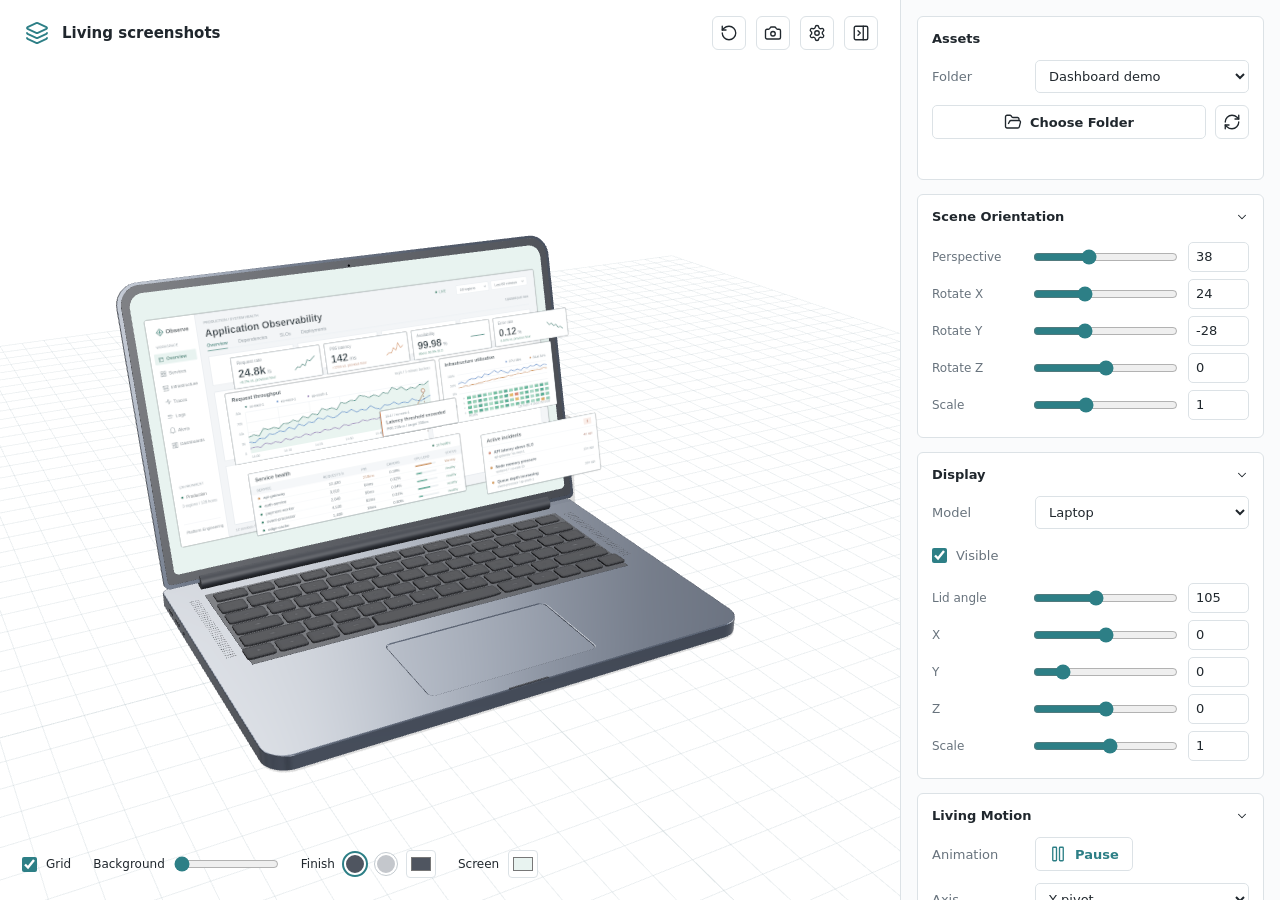
==== commit a427796b: "Add desktop display with rear-mounted stand and hinge" ====
--- a/index.html
+++ b/index.html
@@ -25,7 +25,7 @@
         <div class="canvas-controls">
           <label class="check-control"><input type="checkbox" id="canvasGrid" checked><span>Grid</span></label>
           <label class="background-control">Background<input type="range" id="canvasBg" min="0" max="100" step="1" value="0" aria-label="Background from white to black"></label>
-          <div class="finish-control"><span>Finish</span><button class="finish-swatch gray" data-finish="gray" aria-label="Space Gray" title="Space Gray" aria-pressed="true"></button><button class="finish-swatch silver" data-finish="silver" aria-label="Silver" title="Silver" aria-pressed="false"></button><input type="color" id="bodyColor" value="#4f5560" aria-label="Laptop body color" title="Laptop body color"></div>
+          <div class="finish-control"><span>Finish</span><button class="finish-swatch gray" data-finish="gray" aria-label="Space Gray" title="Space Gray" aria-pressed="true"></button><button class="finish-swatch silver" data-finish="silver" aria-label="Silver" title="Silver" aria-pressed="false"></button><input type="color" id="bodyColor" value="#4f5560" aria-label="Display body color" title="Display body color"></div>
           <label class="color-control">Screen<input type="color" id="screenColor" value="#e8f3f0" aria-label="Screen color" title="Screen color"></label>
         </div>
       </div>
@@ -39,7 +39,7 @@
           <p class="asset-status" id="assetStatus" role="status"></p>
         </section>
         <details class="section" open><summary>Scene Orientation</summary><div class="section-body" id="sceneControls"></div></details>
-        <details class="section" open><summary>Laptop</summary><div class="section-body"><label class="check-control"><input type="checkbox" id="laptopVisible" checked>Visible</label><div id="laptopControls"></div></div></details>
+        <details class="section" open><summary>Display</summary><div class="section-body"><div class="select-row"><label for="deviceSelect">Model</label><select id="deviceSelect"><option value="laptop">Laptop</option><option value="desktop">Desktop</option></select></div><label class="check-control"><input type="checkbox" id="deviceVisible" checked>Visible</label><div id="laptopControls" class="device-controls"></div><div id="desktopControls" class="device-controls" hidden></div></div></details>
         <details class="section" open><summary>Living Motion</summary><div class="section-body"><div class="select-row"><span>Animation</span><button class="command-button play-button" id="animationToggle" aria-label="Pause animation" aria-pressed="true"><span data-icon="Pause"></span><span id="animationLabel">Pause</span></button></div><div class="select-row"><label for="animationAxis">Axis</label><select id="animationAxis"><option value="y">Y pivot</option><option value="x">X pivot</option><option value="z">Z pivot</option></select></div><div id="animationControls"></div></div></details>
         <div id="layerControls"></div>
       </div>
--- a/style.css
+++ b/style.css
@@ -59,6 +59,7 @@
 .layer-title { display:inline-flex; align-items:center; gap:9px; }
 .layer-dot { width:8px; height:8px; border-radius:50%; background:var(--dot-color); flex:none; }
 .section-body>.check-control { margin-bottom:10px; color:#68737d; }
+.device-controls[hidden] { display:none; }
 dialog { width:min(340px,calc(100% - 28px)); border:1px solid var(--line); border-radius:8px; padding:22px; color:var(--ink); box-shadow:0 20px 70px #0002; }
 dialog::backdrop { background:#18212a55; }
 dialog header { display:flex; align-items:center; justify-content:space-between; gap:12px; margin-bottom:24px; }
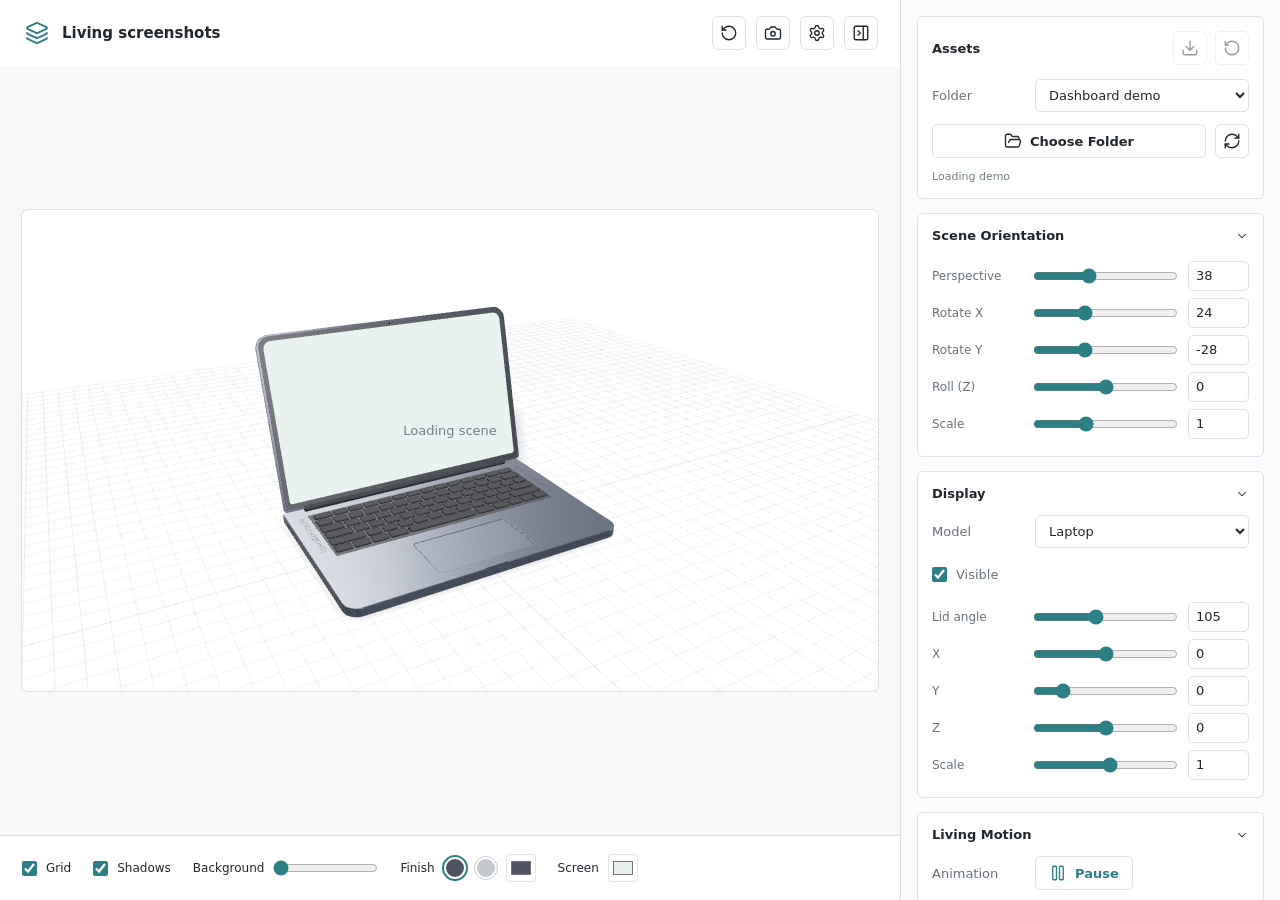
==== commit d7e5e447: "Add self-contained demo presets and refine 3D editor Keep each demo's settings and SVG mapping toget" ====
--- a/index.html
+++ b/index.html
@@ -20,27 +20,30 @@
           <button class="icon-button" id="panelToggle" aria-label="Collapse controls" title="Collapse controls" aria-expanded="true" data-icon="PanelRightClose"></button>
         </div>
       </header>
-      <div class="viewport" id="viewport">
-        <div class="render-status" id="renderStatus" role="status">Loading scene</div>
-        <div class="canvas-controls">
-          <label class="check-control"><input type="checkbox" id="canvasGrid" checked><span>Grid</span></label>
-          <label class="background-control">Background<input type="range" id="canvasBg" min="0" max="100" step="1" value="0" aria-label="Background from white to black"></label>
-          <div class="finish-control"><span>Finish</span><button class="finish-swatch gray" data-finish="gray" aria-label="Space Gray" title="Space Gray" aria-pressed="true"></button><button class="finish-swatch silver" data-finish="silver" aria-label="Silver" title="Silver" aria-pressed="false"></button><input type="color" id="bodyColor" value="#4f5560" aria-label="Display body color" title="Display body color"></div>
-          <label class="color-control">Screen<input type="color" id="screenColor" value="#e8f3f0" aria-label="Screen color" title="Screen color"></label>
+      <div class="preview-area">
+        <div class="viewport" id="viewport">
+          <div class="render-status" id="renderStatus" role="status">Loading scene</div>
         </div>
+      </div>
+      <div class="canvas-controls">
+        <label class="check-control"><input type="checkbox" id="canvasGrid" checked><span>Grid</span></label>
+        <label class="check-control"><input type="checkbox" id="canvasShadow" checked><span>Shadows</span></label>
+        <label class="background-control">Background<input type="range" id="canvasBg" min="0" max="100" step="1" value="0" aria-label="Background from white to black"></label>
+        <div class="finish-control"><span>Finish</span><button class="finish-swatch gray" data-finish="gray" aria-label="Space Gray" title="Space Gray" aria-pressed="true"></button><button class="finish-swatch silver" data-finish="silver" aria-label="Silver" title="Silver" aria-pressed="false"></button><input type="color" id="bodyColor" value="#4f5560" aria-label="Display body color" title="Display body color"></div>
+        <label class="color-control">Screen<input type="color" id="screenColor" value="#e8f3f0" aria-label="Screen color" title="Screen color"></label>
       </div>
     </section>
     <aside class="panel" id="panel" aria-label="Scene controls">
       <div class="panel-inner">
         <section class="section asset-section">
-          <div class="section-heading">Assets</div>
+          <div class="section-heading"><span>Assets</span><div class="demo-actions"><button id="downloadDemo" class="icon-button" data-icon="Download" aria-label="Download demo settings" title="Download demo.json" disabled></button><button id="resetDemo" class="icon-button" data-icon="RotateCcw" aria-label="Restore demo defaults" title="Restore this demo's JSON defaults" disabled></button></div></div>
           <div class="select-row"><label for="assetSetSelect">Demo</label><select id="assetSetSelect"><option>Dashboard demo</option><option>Chess Demo</option></select></div>
           <div class="asset-actions" id="localAssetActions" hidden><button id="chooseAssetsFolder" class="command-button"><span data-icon="FolderOpen"></span>Choose Folder</button><button id="rescanAssetsFolder" class="icon-button" data-icon="RefreshCw" aria-label="Rescan folders" title="Rescan folders"></button></div>
           <p class="asset-status" id="assetStatus" role="status"></p>
         </section>
         <details class="section" open><summary>Scene Orientation</summary><div class="section-body" id="sceneControls"></div></details>
         <details class="section" open><summary>Display</summary><div class="section-body"><div class="select-row"><label for="deviceSelect">Model</label><select id="deviceSelect"><option value="laptop">Laptop</option><option value="desktop">Desktop</option></select></div><label class="check-control"><input type="checkbox" id="deviceVisible" checked>Visible</label><div id="laptopControls" class="device-controls"></div><div id="desktopControls" class="device-controls" hidden></div></div></details>
-        <details class="section" open><summary>Living Motion</summary><div class="section-body"><div class="select-row"><span>Animation</span><button class="command-button play-button" id="animationToggle" aria-label="Pause animation" aria-pressed="true"><span data-icon="Pause"></span><span id="animationLabel">Pause</span></button></div><div class="select-row"><label for="animationAxis">Axis</label><select id="animationAxis"><option value="y">Y pivot</option><option value="x">X pivot</option><option value="z">Z pivot</option></select></div><div id="animationControls"></div></div></details>
+        <details class="section" open><summary>Living Motion</summary><div class="section-body"><div class="select-row"><span>Animation</span><button class="command-button play-button" id="animationToggle" aria-label="Pause animation" aria-pressed="true"><span data-icon="Pause"></span><span id="animationLabel">Pause</span></button></div><div class="select-row"><label for="animationAxis">Axis</label><select id="animationAxis"><option value="y">Y pivot</option><option value="x">X pivot</option><option value="z">Roll (Z)</option></select></div><div id="animationControls"></div></div></details>
         <div id="layerControls"></div>
       </div>
     </aside>
--- a/style.css
+++ b/style.css
@@ -6,17 +6,19 @@
 button:focus-visible,input:focus-visible,select:focus-visible,summary:focus-visible { outline:3px solid var(--focus); outline-offset:2px; }
 .app { display:grid; grid-template-columns:minmax(0,1fr) 380px; height:100dvh; overflow:hidden; }
 .app.panel-collapsed { grid-template-columns:minmax(0,1fr) 0; }
-.workspace { min-width:0; display:grid; grid-template-rows:66px minmax(0,1fr); }
-.topbar { display:flex; align-items:center; justify-content:space-between; gap:12px; padding:0 22px; }
+.workspace { min-width:0; min-height:0; display:grid; grid-template-rows:66px minmax(0,1fr) auto; background:#f6f8f9; }
+.topbar { display:flex; align-items:center; justify-content:space-between; gap:12px; padding:0 22px; background:#fff; }
 .title,.top-actions { display:flex; align-items:center; gap:10px; }
 .title h1 { font-size:15px; margin:0; font-weight:700; }
 .mark { display:grid; place-items:center; color:var(--accent); width:30px; height:30px; }
 .mark svg { width:24px; height:24px; }
 .icon-button { display:inline-grid; place-items:center; flex:none; width:34px; height:34px; padding:0; border:1px solid var(--line); border-radius:6px; background:#fff; color:var(--ink); }
 .icon-button:hover,.command-button:hover { background:#f4f8f8; border-color:#a8c7c9; }
-.viewport { position:relative; overflow:hidden; background:var(--canvas-color); }
+.icon-button:disabled { opacity:.45; cursor:default; }
+.preview-area { min-width:0; min-height:0; display:grid; place-items:center; padding:16px 22px; container-type:size; }
+.viewport { position:relative; min-width:0; min-height:0; width:min(100%,calc(100cqh * 16 / 9)); aspect-ratio:16 / 9; overflow:hidden; background:var(--canvas-color); border-radius:6px; box-shadow:0 0 0 1px var(--line); }
 .viewport canvas { display:block; width:100%; height:100%; touch-action:none; }
-.canvas-controls { position:absolute; bottom:22px; left:22px; right:22px; display:flex; flex-wrap:wrap; gap:14px 22px; align-items:center; color:var(--canvas-ink,var(--ink)); z-index:2; font-size:12px; }
+.canvas-controls { display:flex; flex-wrap:wrap; gap:14px 22px; align-items:center; padding:18px 22px; border-top:1px solid var(--line); background:#fff; color:var(--ink); font-size:12px; }
 .check-control,.background-control,.color-control,.finish-control { display:inline-flex; align-items:center; gap:9px; min-height:28px; }
 input[type=checkbox] { width:15px; height:15px; margin:0; accent-color:var(--accent); }
 input[type=range] { accent-color:var(--accent); min-width:0; width:100%; margin:0; }
@@ -34,6 +36,8 @@
 .panel-collapsed .panel { display:none; }
 .section { margin-bottom:14px; background:#fff; border:1px solid var(--line); border-radius:6px; overflow:hidden; }
 .section-heading,summary { font-size:13px; font-weight:700; padding:14px; }
+.section-heading { display:flex; align-items:center; justify-content:space-between; gap:12px; }
+.demo-actions { display:flex; gap:8px; }
 summary { list-style:none; cursor:pointer; display:flex; justify-content:space-between; align-items:center; }
 summary::-webkit-details-marker { display:none; }
 summary svg { width:14px; height:14px; transition:transform .15s; }
@@ -65,7 +69,7 @@
 dialog header { display:flex; align-items:center; justify-content:space-between; gap:12px; margin-bottom:24px; }
 dialog h2 { font-size:17px; margin:0; }
 dialog .reset-button { margin-top:25px; width:100%; color:#a64d41; }
-@media(max-width:1040px) { .app { grid-template-columns:1fr; height:auto; min-height:100dvh; overflow:visible; }.app.panel-collapsed { grid-template-columns:1fr; }.workspace { height:76dvh; min-height:480px; }.panel { border-left:0; border-top:1px solid var(--line); }.panel-inner { max-width:760px; margin:auto; }.app.panel-collapsed .workspace { height:100dvh; } }
-@media(max-width:640px) { .topbar { padding:0 14px; }.canvas-controls { left:16px; right:16px; bottom:16px; gap:8px 18px; }.workspace { min-height:510px; }.background-control input { width:90px; }.title { gap:6px; }.top-actions { gap:6px; }.icon-button { width:32px; height:32px; }.panel-inner { padding:14px; } }
-@media(max-width:380px) { .workspace { grid-template-rows:100px minmax(0,1fr); }.topbar { flex-wrap:wrap; align-content:center; gap:8px; }.title { width:100%; }.top-actions { margin-left:auto; } }
+@media(max-width:1040px) { .app { grid-template-columns:1fr; height:auto; min-height:100dvh; overflow:visible; }.app.panel-collapsed { grid-template-columns:1fr; }.workspace { height:76dvh; }.panel { border-left:0; border-top:1px solid var(--line); }.panel-inner { max-width:760px; margin:auto; }.app.panel-collapsed .workspace { height:100dvh; } }
+@media(max-width:640px) { .topbar { padding:0 14px; }.preview-area { padding:12px 14px; }.canvas-controls { padding:14px 16px; gap:8px 18px; }.background-control input { width:90px; }.title { gap:6px; }.top-actions { gap:6px; }.icon-button { width:32px; height:32px; }.panel-inner { padding:14px; } }
+@media(max-width:380px) { .workspace { grid-template-rows:100px minmax(0,1fr) auto; }.topbar { flex-wrap:wrap; align-content:center; gap:8px; }.title { width:100%; }.top-actions { margin-left:auto; } }
 @media(prefers-reduced-motion:reduce) { * { scroll-behavior:auto; } }
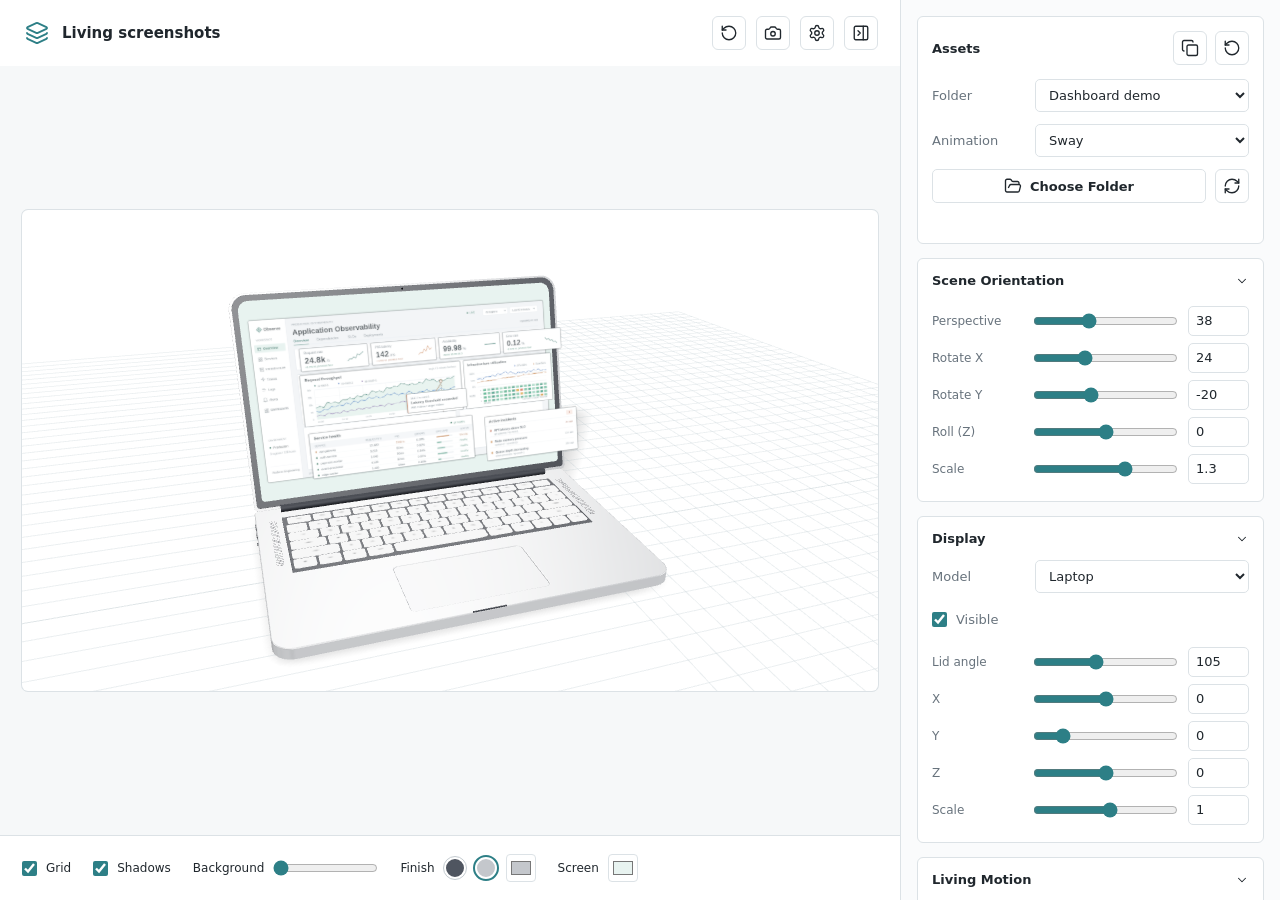
==== commit 522725a7: "Add animation presets and smooth playback transitions" ====
--- a/index.html
+++ b/index.html
@@ -36,19 +36,21 @@
     <aside class="panel" id="panel" aria-label="Scene controls">
       <div class="panel-inner">
         <section class="section asset-section">
-          <div class="section-heading"><span>Assets</span><div class="demo-actions"><button id="downloadDemo" class="icon-button" data-icon="Download" aria-label="Download demo settings" title="Download demo.json" disabled></button><button id="resetDemo" class="icon-button" data-icon="RotateCcw" aria-label="Restore demo defaults" title="Restore this demo's JSON defaults" disabled></button></div></div>
+          <div class="section-heading"><span>Assets</span><div class="demo-actions"><button id="copyDemo" class="icon-button" data-icon="Copy" aria-label="Copy scene JSON" title="Copy scene JSON" disabled></button><button id="resetDemo" class="icon-button" data-icon="RotateCcw" aria-label="Restore demo defaults" title="Restore this demo's JSON defaults" disabled></button></div><span id="copyStatus" class="sr-only" role="status"></span></div>
           <div class="select-row"><label for="assetSetSelect">Demo</label><select id="assetSetSelect"><option>Dashboard demo</option><option>Chess Demo</option></select></div>
+          <div class="select-row"><label for="animationPreset">Animation</label><select id="animationPreset"><option value="sway">Sway</option><option value="tour">Camera Tour</option><option value="fly-in">Fly In</option><option value="inversion">Inversion</option></select></div>
           <div class="asset-actions" id="localAssetActions" hidden><button id="chooseAssetsFolder" class="command-button"><span data-icon="FolderOpen"></span>Choose Folder</button><button id="rescanAssetsFolder" class="icon-button" data-icon="RefreshCw" aria-label="Rescan folders" title="Rescan folders"></button></div>
           <p class="asset-status" id="assetStatus" role="status"></p>
         </section>
         <details class="section" open><summary>Scene Orientation</summary><div class="section-body" id="sceneControls"></div></details>
         <details class="section" open><summary>Display</summary><div class="section-body"><div class="select-row"><label for="deviceSelect">Model</label><select id="deviceSelect"><option value="laptop">Laptop</option><option value="desktop">Desktop</option></select></div><label class="check-control"><input type="checkbox" id="deviceVisible" checked>Visible</label><div id="laptopControls" class="device-controls"></div><div id="desktopControls" class="device-controls" hidden></div></div></details>
-        <details class="section" open><summary>Living Motion</summary><div class="section-body"><div class="select-row"><span>Animation</span><button class="command-button play-button" id="animationToggle" aria-label="Pause animation" aria-pressed="true"><span data-icon="Pause"></span><span id="animationLabel">Pause</span></button></div><div class="select-row"><label for="animationAxis">Axis</label><select id="animationAxis"><option value="y">Y pivot</option><option value="x">X pivot</option><option value="z">Roll (Z)</option></select></div><div id="animationControls"></div></div></details>
+        <details class="section" open><summary>Living Motion</summary><div class="section-body"><div class="select-row"><span>Animation</span><div class="playback-actions"><button class="command-button play-button" id="animationToggle" aria-label="Pause animation" aria-pressed="true"><span data-icon="Pause"></span><span id="animationLabel">Pause</span></button><button class="icon-button" id="replayEntrance" aria-label="Replay entrance" title="Replay entrance" data-icon="RotateCcw" hidden></button></div></div><div class="select-row" id="swayAxisRow"><label for="animationAxis">Axis</label><select id="animationAxis"><option value="y">Y pivot</option><option value="x">X pivot</option><option value="z">Roll (Z)</option></select></div><div id="animationControls"></div></div></details>
         <div id="layerControls"></div>
       </div>
     </aside>
   </main>
   <dialog id="settingsModal"><form method="dialog"><header><h2>Settings</h2><button class="icon-button" aria-label="Close settings" title="Close settings" data-icon="X"></button></header><label class="check-control"><input type="checkbox" id="highQuality">High resolution</label><button id="resetApp" type="button" class="command-button reset-button"><span data-icon="RotateCcw"></span>Reset App</button></form></dialog>
+  <dialog id="copyFallback" class="json-dialog"><form method="dialog"><header><h2>Scene JSON</h2><button class="icon-button" aria-label="Close scene JSON" title="Close scene JSON" data-icon="X"></button></header><p role="alert">Clipboard unavailable.</p><textarea id="copyJSON" readonly spellcheck="false" wrap="off" aria-label="Scene JSON"></textarea></form></dialog>
   <script type="module" src="app.js"></script>
 </body>
 </html>
--- a/style.css
+++ b/style.css
@@ -51,13 +51,18 @@
 .command-button { display:inline-flex; align-items:center; justify-content:center; gap:8px; min-height:34px; padding:6px 13px; background:#fff; border:1px solid var(--line); border-radius:5px; font-weight:600; color:var(--ink); }
 .command-button>span[data-icon] { display:flex; }
 .play-button { justify-self:start; min-width:90px; color:var(--accent); }
+.playback-actions { display:flex; align-items:center; gap:8px; }
+.playback-actions>[hidden] { display:none; }
 .asset-actions { display:flex; gap:9px; align-items:center; }
 .asset-actions[hidden] { display:none; }
 .asset-actions .command-button { flex:1; }
 .asset-status { font-size:11px; color:var(--muted); line-height:1.4; margin-bottom:0; min-height:15px; }
 .control { display:grid; grid-template-columns:91px minmax(0,1fr) 61px; gap:10px; align-items:center; min-height:37px; }
+.control.wide-value { grid-template-columns:91px minmax(0,1fr) 78px; }
 .control input[type=number] { width:100%; min-width:0; height:30px; padding:4px 7px; color:var(--ink); border:1px solid var(--line); border-radius:5px; background:#fff; }
 .control label { font-size:12px; }
+.control[hidden],.select-row[hidden] { display:none; }
+.sr-only { position:absolute; width:1px; height:1px; padding:0; margin:-1px; overflow:hidden; clip-path:inset(50%); white-space:nowrap; border:0; }
 .control input[type=number]::-webkit-inner-spin-button { opacity:0; }
 .control input[type=number]:hover::-webkit-inner-spin-button { opacity:1; }
 .layer-title { display:inline-flex; align-items:center; gap:9px; }
@@ -69,6 +74,9 @@
 dialog header { display:flex; align-items:center; justify-content:space-between; gap:12px; margin-bottom:24px; }
 dialog h2 { font-size:17px; margin:0; }
 dialog .reset-button { margin-top:25px; width:100%; color:#a64d41; }
+.json-dialog { width:min(680px,calc(100% - 28px)); }
+.json-dialog p { color:#a64d41; }
+.json-dialog textarea { display:block; width:100%; height:min(50dvh,420px); padding:12px; border:1px solid var(--line); border-radius:4px; color:var(--ink); background:#fafbfc; resize:vertical; font:12px/1.5 ui-monospace,SFMono-Regular,monospace; }
 @media(max-width:1040px) { .app { grid-template-columns:1fr; height:auto; min-height:100dvh; overflow:visible; }.app.panel-collapsed { grid-template-columns:1fr; }.workspace { height:76dvh; }.panel { border-left:0; border-top:1px solid var(--line); }.panel-inner { max-width:760px; margin:auto; }.app.panel-collapsed .workspace { height:100dvh; } }
 @media(max-width:640px) { .topbar { padding:0 14px; }.preview-area { padding:12px 14px; }.canvas-controls { padding:14px 16px; gap:8px 18px; }.background-control input { width:90px; }.title { gap:6px; }.top-actions { gap:6px; }.icon-button { width:32px; height:32px; }.panel-inner { padding:14px; } }
 @media(max-width:380px) { .workspace { grid-template-rows:100px minmax(0,1fr) auto; }.topbar { flex-wrap:wrap; align-content:center; gap:8px; }.title { width:100%; }.top-actions { margin-left:auto; } }
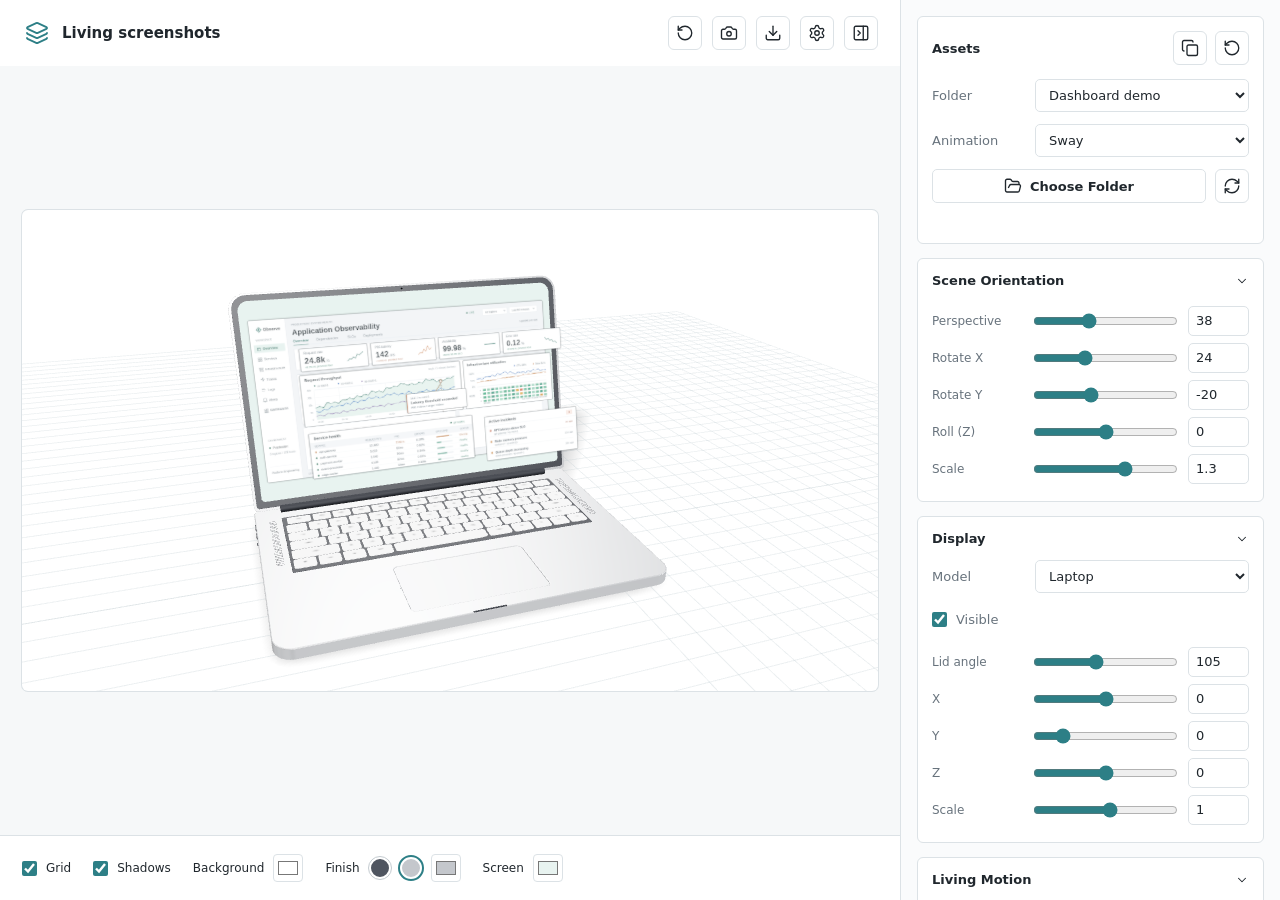
==== commit 2fa199bc: "Add dark ERP demo, background colors, and PNG export" ====
--- a/index.html
+++ b/index.html
@@ -16,6 +16,7 @@
         <div class="top-actions">
           <button class="icon-button" id="resetAll" aria-label="Reset app" title="Reset app and clear saved settings" data-icon="RotateCcw"></button>
           <button class="icon-button" id="resetView" aria-label="Reset camera" title="Reset camera" data-icon="Camera"></button>
+          <button class="icon-button" id="openPng" aria-label="Download PNG" title="Download PNG" aria-haspopup="dialog" aria-controls="pngModal" data-icon="Download" disabled></button>
           <button class="icon-button" id="openSettings" aria-label="Settings" title="Settings" data-icon="Settings"></button>
           <button class="icon-button" id="panelToggle" aria-label="Collapse controls" title="Collapse controls" aria-expanded="true" data-icon="PanelRightClose"></button>
         </div>
@@ -28,7 +29,7 @@
       <div class="canvas-controls">
         <label class="check-control"><input type="checkbox" id="canvasGrid" checked><span>Grid</span></label>
         <label class="check-control"><input type="checkbox" id="canvasShadow" checked><span>Shadows</span></label>
-        <label class="background-control">Background<input type="range" id="canvasBg" min="0" max="100" step="1" value="0" aria-label="Background from white to black"></label>
+        <label class="background-control">Background<input type="color" id="canvasBg" value="#ffffff" aria-label="Background color" title="Background color"></label>
         <div class="finish-control"><span>Finish</span><button class="finish-swatch gray" data-finish="gray" aria-label="Space Gray" title="Space Gray" aria-pressed="true"></button><button class="finish-swatch silver" data-finish="silver" aria-label="Silver" title="Silver" aria-pressed="false"></button><input type="color" id="bodyColor" value="#4f5560" aria-label="Display body color" title="Display body color"></div>
         <label class="color-control">Screen<input type="color" id="screenColor" value="#e8f3f0" aria-label="Screen color" title="Screen color"></label>
       </div>
@@ -50,6 +51,15 @@
     </aside>
   </main>
   <dialog id="settingsModal"><form method="dialog"><header><h2>Settings</h2><button class="icon-button" aria-label="Close settings" title="Close settings" data-icon="X"></button></header><label class="check-control"><input type="checkbox" id="highQuality">High resolution</label><button id="resetApp" type="button" class="command-button reset-button"><span data-icon="RotateCcw"></span>Reset App</button></form></dialog>
+  <dialog id="pngModal" class="png-dialog" aria-labelledby="pngTitle">
+    <form method="dialog">
+      <header><h2 id="pngTitle">Download PNG</h2><button class="icon-button" aria-label="Close PNG export" title="Close" data-icon="X"></button></header>
+      <div id="pngPreview" class="png-preview" role="img" aria-label="PNG preview"></div>
+      <label class="check-control png-option"><input type="checkbox" id="pngTransparent">Transparent background</label>
+      <p id="pngError" class="png-error" role="alert" hidden></p>
+      <div class="png-actions"><span id="pngSize" class="png-size"></span><button type="button" id="downloadPng" class="command-button" disabled><span data-icon="Download"></span><span id="pngDownloadLabel">Download PNG</span></button></div>
+    </form>
+  </dialog>
   <dialog id="copyFallback" class="json-dialog"><form method="dialog"><header><h2>Scene JSON</h2><button class="icon-button" aria-label="Close scene JSON" title="Close scene JSON" data-icon="X"></button></header><p role="alert">Clipboard unavailable.</p><textarea id="copyJSON" readonly spellcheck="false" wrap="off" aria-label="Scene JSON"></textarea></form></dialog>
   <script type="module" src="app.js"></script>
 </body>
--- a/style.css
+++ b/style.css
@@ -22,7 +22,6 @@
 .check-control,.background-control,.color-control,.finish-control { display:inline-flex; align-items:center; gap:9px; min-height:28px; }
 input[type=checkbox] { width:15px; height:15px; margin:0; accent-color:var(--accent); }
 input[type=range] { accent-color:var(--accent); min-width:0; width:100%; margin:0; }
-.background-control input { width:105px; }
 input[type=color] { width:30px; height:28px; padding:2px; border:1px solid var(--line); border-radius:4px; background:#fff; cursor:pointer; }
 .finish-swatch { width:22px; height:22px; border:2px solid #fff; outline:1px solid #c4cbd0; border-radius:50%; padding:0; }
 .finish-swatch.gray { background:#4f5560; }
@@ -77,7 +76,17 @@
 .json-dialog { width:min(680px,calc(100% - 28px)); }
 .json-dialog p { color:#a64d41; }
 .json-dialog textarea { display:block; width:100%; height:min(50dvh,420px); padding:12px; border:1px solid var(--line); border-radius:4px; color:var(--ink); background:#fafbfc; resize:vertical; font:12px/1.5 ui-monospace,SFMono-Regular,monospace; }
+.png-dialog { width:min(400px,calc(100% - 28px)); }
+.png-preview { aspect-ratio:16 / 9; overflow:hidden; border:1px solid var(--line); border-radius:4px; background:#fff conic-gradient(#e6ebee 25%,transparent 0 50%,#e6ebee 0 75%,transparent 0) 0 0 / 16px 16px; }
+.png-preview canvas { display:block; width:100%; height:auto; }
+.png-option { margin-top:16px; }
+.png-actions { display:flex; align-items:center; justify-content:space-between; flex-wrap:wrap; gap:12px; margin-top:20px; }
+.png-size { font-size:11px; color:var(--muted); }
+.png-actions .command-button { min-width:142px; color:#fff; background:var(--accent); border-color:var(--accent); }
+.png-actions .command-button:hover { background:#246b72; }
+.png-actions .command-button:disabled { opacity:.5; cursor:default; }
+.png-error { margin:12px 0 0; color:#a64d41; font-size:12px; line-height:1.5; }
 @media(max-width:1040px) { .app { grid-template-columns:1fr; height:auto; min-height:100dvh; overflow:visible; }.app.panel-collapsed { grid-template-columns:1fr; }.workspace { height:76dvh; }.panel { border-left:0; border-top:1px solid var(--line); }.panel-inner { max-width:760px; margin:auto; }.app.panel-collapsed .workspace { height:100dvh; } }
-@media(max-width:640px) { .topbar { padding:0 14px; }.preview-area { padding:12px 14px; }.canvas-controls { padding:14px 16px; gap:8px 18px; }.background-control input { width:90px; }.title { gap:6px; }.top-actions { gap:6px; }.icon-button { width:32px; height:32px; }.panel-inner { padding:14px; } }
-@media(max-width:380px) { .workspace { grid-template-rows:100px minmax(0,1fr) auto; }.topbar { flex-wrap:wrap; align-content:center; gap:8px; }.title { width:100%; }.top-actions { margin-left:auto; } }
+@media(max-width:640px) { .topbar { padding:0 14px; }.preview-area { padding:12px 14px; }.canvas-controls { padding:14px 16px; gap:8px 18px; }.title { gap:6px; }.top-actions { gap:6px; }.icon-button { width:32px; height:32px; }.panel-inner { padding:14px; } }
+@media(max-width:440px) { .workspace { grid-template-rows:100px minmax(0,1fr) auto; }.topbar { flex-wrap:wrap; align-content:center; gap:8px; }.title { width:100%; }.top-actions { margin-left:auto; } }
 @media(prefers-reduced-motion:reduce) { * { scroll-behavior:auto; } }
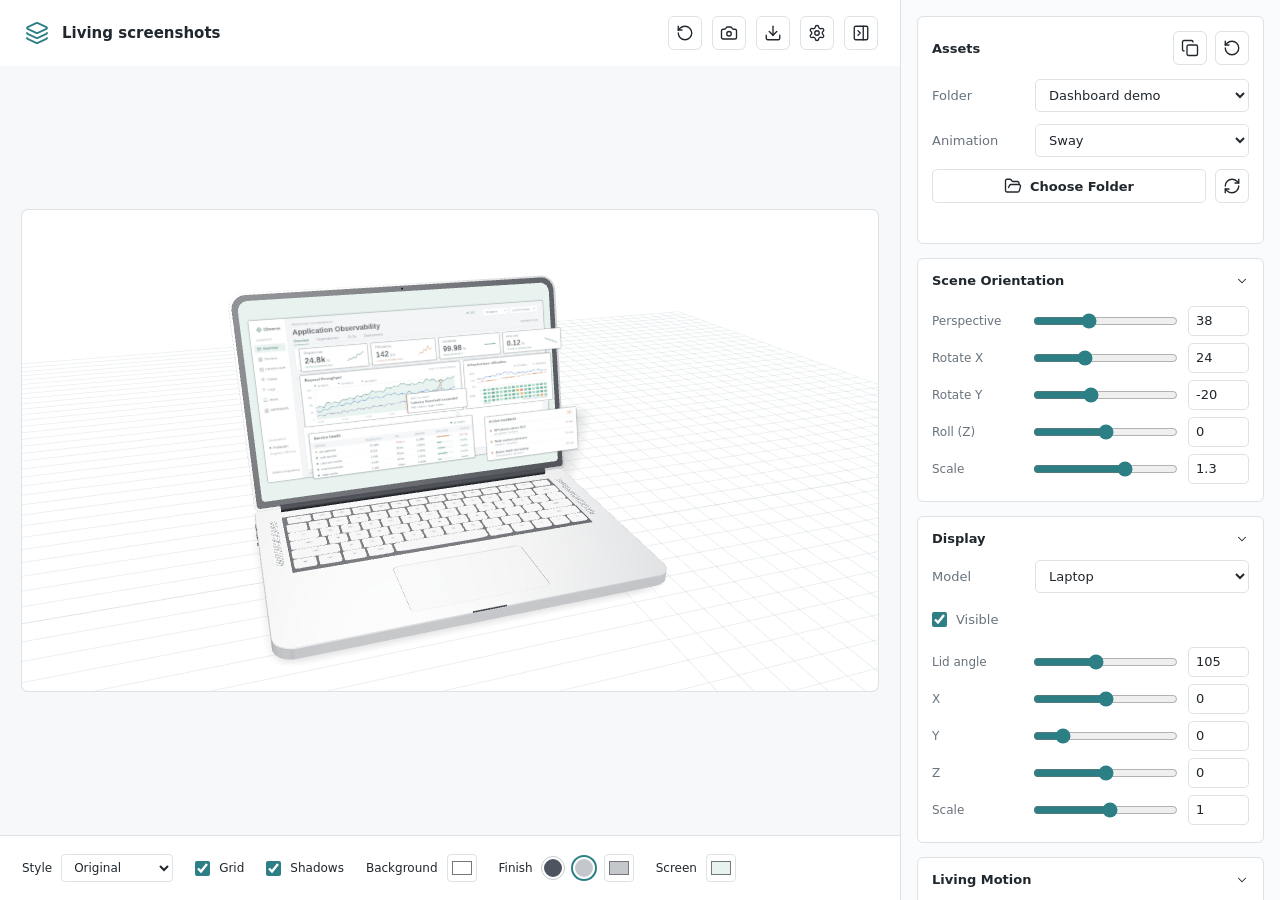
==== commit 8c961cf1: "Add reusable Blueprint style and private capture workflow" ====
--- a/index.html
+++ b/index.html
@@ -27,6 +27,9 @@
         </div>
       </div>
       <div class="canvas-controls">
+        <label class="style-control">Style<select id="renderStyle" aria-label="Rendering style"><option value="original">Original</option><option value="blueprint">Blueprint</option></select></label>
+        <label class="check-control" id="blueprintScreensControl" hidden><input type="checkbox" id="blueprintScreens" checked><span>Blueprint screens</span></label>
+        <label class="check-control" id="hiddenEdgesControl" hidden><input type="checkbox" id="hiddenEdges"><span>Hidden edges</span></label>
         <label class="check-control"><input type="checkbox" id="canvasGrid" checked><span>Grid</span></label>
         <label class="check-control"><input type="checkbox" id="canvasShadow" checked><span>Shadows</span></label>
         <label class="background-control">Background<input type="color" id="canvasBg" value="#ffffff" aria-label="Background color" title="Background color"></label>
--- a/style.css
+++ b/style.css
@@ -19,7 +19,10 @@
 .viewport { position:relative; min-width:0; min-height:0; width:min(100%,calc(100cqh * 16 / 9)); aspect-ratio:16 / 9; overflow:hidden; background:var(--canvas-color); border-radius:6px; box-shadow:0 0 0 1px var(--line); }
 .viewport canvas { display:block; width:100%; height:100%; touch-action:none; }
 .canvas-controls { display:flex; flex-wrap:wrap; gap:14px 22px; align-items:center; padding:18px 22px; border-top:1px solid var(--line); background:#fff; color:var(--ink); font-size:12px; }
-.check-control,.background-control,.color-control,.finish-control { display:inline-flex; align-items:center; gap:9px; min-height:28px; }
+.check-control,.background-control,.color-control,.finish-control,.style-control { display:inline-flex; align-items:center; gap:9px; min-height:28px; }
+.canvas-controls [hidden] { display:none; }
+.style-control select { width:112px; min-height:28px; padding:3px 8px; border:1px solid var(--line); border-radius:4px; background:#fff; color:var(--ink); }
+.canvas-controls input:disabled,.canvas-controls button:disabled { cursor:default; opacity:.55; }
 input[type=checkbox] { width:15px; height:15px; margin:0; accent-color:var(--accent); }
 input[type=range] { accent-color:var(--accent); min-width:0; width:100%; margin:0; }
 input[type=color] { width:30px; height:28px; padding:2px; border:1px solid var(--line); border-radius:4px; background:#fff; cursor:pointer; }
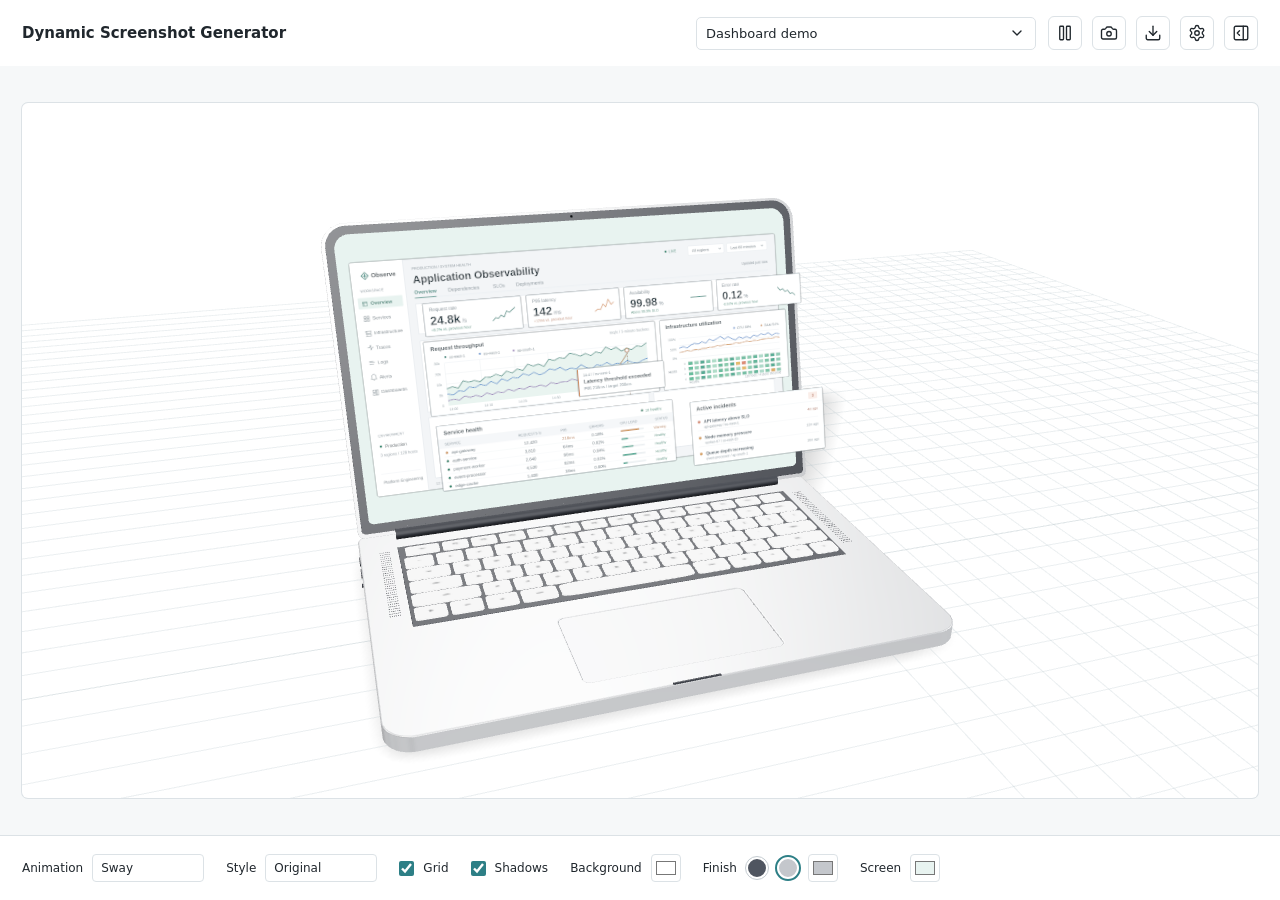
==== commit ef6e91ba: "Refine generator controls and enable high resolution by default" ====
--- a/index.html
+++ b/index.html
@@ -4,21 +4,22 @@
   <meta charset="utf-8">
   <meta name="viewport" content="width=device-width, initial-scale=1">
   <meta name="theme-color" content="#ffffff">
-  <title>Living screenshots</title>
+  <title>Dynamic Screenshot Generator</title>
   <link rel="stylesheet" href="style.css">
   <script type="importmap">{"imports":{"three":"./vendor/three/three.module.js"}}</script>
 </head>
 <body>
-  <main class="app" id="app">
+  <main class="app panel-collapsed" id="app">
     <section class="workspace">
       <header class="topbar">
-        <div class="title"><span class="mark" data-icon="Layers"></span><h1>Living screenshots</h1></div>
+        <div class="title"><h1>Dynamic Screenshot Generator</h1></div>
+        <div class="top-folder"><label class="sr-only" for="assetSetSelect">Demo</label><select id="assetSetSelect"><option>Dashboard demo</option><option>Chess Demo</option></select></div>
         <div class="top-actions">
-          <button class="icon-button" id="resetAll" aria-label="Reset app" title="Reset app and clear saved settings" data-icon="RotateCcw"></button>
+          <button class="icon-button" id="topAnimationToggle" aria-label="Pause animation" title="Pause animation" aria-pressed="true" data-icon="Pause"></button>
           <button class="icon-button" id="resetView" aria-label="Reset camera" title="Reset camera" data-icon="Camera"></button>
           <button class="icon-button" id="openPng" aria-label="Download PNG" title="Download PNG" aria-haspopup="dialog" aria-controls="pngModal" data-icon="Download" disabled></button>
           <button class="icon-button" id="openSettings" aria-label="Settings" title="Settings" data-icon="Settings"></button>
-          <button class="icon-button" id="panelToggle" aria-label="Collapse controls" title="Collapse controls" aria-expanded="true" data-icon="PanelRightClose"></button>
+          <button class="icon-button" id="panelToggle" aria-label="Expand controls" title="Expand controls" aria-expanded="false" data-icon="PanelRightOpen"></button>
         </div>
       </header>
       <div class="preview-area">
@@ -27,6 +28,7 @@
         </div>
       </div>
       <div class="canvas-controls">
+        <label class="style-control">Animation<select id="animationPreset"><option value="sway">Sway</option><option value="tour">Camera Tour</option><option value="fly-in">Fly In</option><option value="inversion">Inversion</option></select></label>
         <label class="style-control">Style<select id="renderStyle" aria-label="Rendering style"><option value="original">Original</option><option value="blueprint">Blueprint</option></select></label>
         <label class="check-control" id="blueprintScreensControl" hidden><input type="checkbox" id="blueprintScreens" checked><span>Blueprint screens</span></label>
         <label class="check-control" id="hiddenEdgesControl" hidden><input type="checkbox" id="hiddenEdges"><span>Hidden edges</span></label>
@@ -39,17 +41,15 @@
     </section>
     <aside class="panel" id="panel" aria-label="Scene controls">
       <div class="panel-inner">
+        <details class="section"><summary>Display</summary><div class="section-body"><div class="select-row"><label for="deviceSelect">Model</label><select id="deviceSelect"><option value="laptop">Laptop</option><option value="desktop">Desktop</option></select></div><label class="check-control"><input type="checkbox" id="deviceVisible" checked>Visible</label><div id="laptopControls" class="device-controls"></div><div id="desktopControls" class="device-controls" hidden></div></div></details>
+        <details class="section"><summary>Scene Orientation</summary><div class="section-body" id="sceneControls"></div></details>
+        <details class="section"><summary>Living Motion</summary><div class="section-body"><div class="select-row"><span>Animation</span><div class="playback-actions"><button class="command-button play-button" id="animationToggle" aria-label="Pause animation" aria-pressed="true"><span data-icon="Pause"></span><span id="animationLabel">Pause</span></button><button class="icon-button" id="replayEntrance" aria-label="Replay entrance" title="Replay entrance" data-icon="RotateCcw" hidden></button></div></div><div class="select-row" id="swayAxisRow"><label for="animationAxis">Axis</label><select id="animationAxis"><option value="y">Y pivot</option><option value="x">X pivot</option><option value="z">Roll (Z)</option></select></div><div id="animationControls"></div></div></details>
+        <div id="layerControls"></div>
         <section class="section asset-section">
-          <div class="section-heading"><span>Assets</span><div class="demo-actions"><button id="copyDemo" class="icon-button" data-icon="Copy" aria-label="Copy scene JSON" title="Copy scene JSON" disabled></button><button id="resetDemo" class="icon-button" data-icon="RotateCcw" aria-label="Restore demo defaults" title="Restore this demo's JSON defaults" disabled></button></div><span id="copyStatus" class="sr-only" role="status"></span></div>
-          <div class="select-row"><label for="assetSetSelect">Demo</label><select id="assetSetSelect"><option>Dashboard demo</option><option>Chess Demo</option></select></div>
-          <div class="select-row"><label for="animationPreset">Animation</label><select id="animationPreset"><option value="sway">Sway</option><option value="tour">Camera Tour</option><option value="fly-in">Fly In</option><option value="inversion">Inversion</option></select></div>
+          <div class="section-heading"><span>Load Assets</span><div class="demo-actions"><button id="copyDemo" class="icon-button" data-icon="Copy" aria-label="Copy scene JSON" title="Copy scene JSON" disabled></button><button id="resetDemo" class="icon-button" data-icon="RotateCcw" aria-label="Restore demo defaults" title="Restore this demo's JSON defaults" disabled></button></div><span id="copyStatus" class="sr-only" role="status"></span></div>
           <div class="asset-actions" id="localAssetActions" hidden><button id="chooseAssetsFolder" class="command-button"><span data-icon="FolderOpen"></span>Choose Folder</button><button id="rescanAssetsFolder" class="icon-button" data-icon="RefreshCw" aria-label="Rescan folders" title="Rescan folders"></button></div>
           <p class="asset-status" id="assetStatus" role="status"></p>
         </section>
-        <details class="section" open><summary>Scene Orientation</summary><div class="section-body" id="sceneControls"></div></details>
-        <details class="section" open><summary>Display</summary><div class="section-body"><div class="select-row"><label for="deviceSelect">Model</label><select id="deviceSelect"><option value="laptop">Laptop</option><option value="desktop">Desktop</option></select></div><label class="check-control"><input type="checkbox" id="deviceVisible" checked>Visible</label><div id="laptopControls" class="device-controls"></div><div id="desktopControls" class="device-controls" hidden></div></div></details>
-        <details class="section" open><summary>Living Motion</summary><div class="section-body"><div class="select-row"><span>Animation</span><div class="playback-actions"><button class="command-button play-button" id="animationToggle" aria-label="Pause animation" aria-pressed="true"><span data-icon="Pause"></span><span id="animationLabel">Pause</span></button><button class="icon-button" id="replayEntrance" aria-label="Replay entrance" title="Replay entrance" data-icon="RotateCcw" hidden></button></div></div><div class="select-row" id="swayAxisRow"><label for="animationAxis">Axis</label><select id="animationAxis"><option value="y">Y pivot</option><option value="x">X pivot</option><option value="z">Roll (Z)</option></select></div><div id="animationControls"></div></div></details>
-        <div id="layerControls"></div>
       </div>
     </aside>
   </main>
--- a/style.css
+++ b/style.css
@@ -93,3 +93,11 @@
 @media(max-width:640px) { .topbar { padding:0 14px; }.preview-area { padding:12px 14px; }.canvas-controls { padding:14px 16px; gap:8px 18px; }.title { gap:6px; }.top-actions { gap:6px; }.icon-button { width:32px; height:32px; }.panel-inner { padding:14px; } }
 @media(max-width:440px) { .workspace { grid-template-rows:100px minmax(0,1fr) auto; }.topbar { flex-wrap:wrap; align-content:center; gap:8px; }.title { width:100%; }.top-actions { margin-left:auto; } }
 @media(prefers-reduced-motion:reduce) { * { scroll-behavior:auto; } }
+
+/* Keep the folder and playback controls available while the editor is hidden. */
+.top-folder { flex:1; min-width:0; max-width:340px; margin-left:auto; }
+.top-folder select { text-overflow:ellipsis; }
+select { appearance:none; padding-right:32px; background-image:url("data:image/svg+xml,%3Csvg xmlns='http://www.w3.org/2000/svg' width='16' height='16' viewBox='0 0 24 24' fill='none' stroke='%2320272d' stroke-width='2' stroke-linecap='round' stroke-linejoin='round'%3E%3Cpath d='m6 9 6 6 6-6'/%3E%3C/svg%3E"); background-repeat:no-repeat; background-position:right 10px center; }
+.style-control select { padding-right:30px; }
+.top-actions { flex:none; }
+@media(max-width:800px) { .workspace { grid-template-rows:108px minmax(0,1fr) auto; }.topbar { flex-wrap:wrap; align-content:center; gap:8px 12px; }.title { width:100%; }.top-folder { margin-left:0; max-width:none; }.top-actions { margin-left:auto; } }
